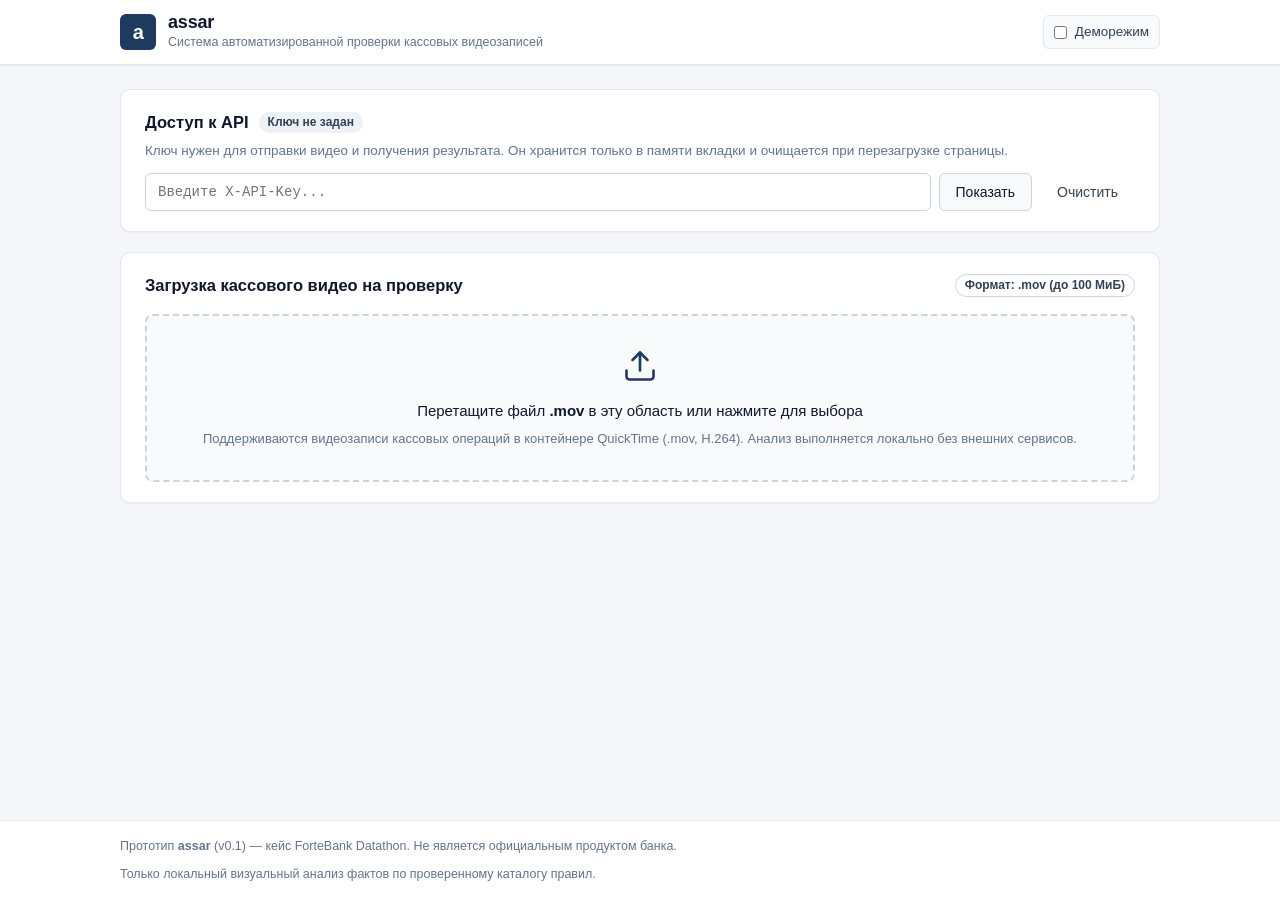
==== app/web/index.html @ ef31b351 "Accept frontend with request isolation, video preview and browser checks" ====
<!DOCTYPE html>
<html lang="ru">
<head>
  <meta charset="UTF-8">
  <meta name="viewport" content="width=device-width, initial-scale=1.0">
  <title>assar — Видеоконтроль кассовых операций</title>
  <link rel="stylesheet" href="styles.css">
</head>
<body>
  <!-- Заметный баннер деморежима (скрыт по умолчанию, так как используется реальный API) -->
  <div id="demoBanner" class="demo-banner hidden" role="status" aria-live="polite">
    <div class="demo-banner__inner">
      <span class="demo-banner__badge">ДЕМОРЕЖИМ — СИНТЕТИЧЕСКИЕ ДАННЫЕ</span>
      <span class="demo-banner__text">
        Реальный API отключён. Отображаются синтетические тестовые данные для проверки интерфейса — это не результаты работы модели и не правовые заключения.
      </span>
    </div>
  </div>

  <header class="topbar">
    <div class="container topbar__inner">
      <div class="brand">
        <div class="brand__mark" aria-hidden="true">a</div>
        <div class="brand__titles">
          <span class="brand__name">assar</span>
          <span class="brand__subtitle">Система автоматизированной проверки кассовых видеозаписей</span>
        </div>
      </div>

      <div class="topbar__controls">
        <label class="demo-switch" for="demoModeToggle" title="Переключить в демонстрационный режим с синтетическими примерами без отправки видео на сервер">
          <input type="checkbox" id="demoModeToggle">
          <span class="demo-switch__label">Деморежим</span>
        </label>
      </div>
    </div>
  </header>

  <main class="container main-content">
    <!-- Панель настроек доступа и деморежима -->
    <section class="card auth-card" aria-labelledby="authHeading">
      <div class="auth-card__grid">
        <div class="auth-card__field">
          <div class="section-title-row">
            <h2 id="authHeading" class="card__title">Доступ к API</h2>
            <span id="keyStatusBadge" class="badge badge--neutral">Ключ не задан</span>
          </div>
          <p class="card__hint">
            Ключ нужен для отправки видео и получения результата. Он хранится только в памяти вкладки и очищается при перезагрузке страницы.
          </p>
          <div class="input-group">
            <label for="apiKeyInput" class="sr-only">API-ключ (X-API-Key)</label>
            <input
              type="password"
              id="apiKeyInput"
              class="text-input"
              placeholder="Введите X-API-Key..."
              autocomplete="off"
              spellcheck="false"
            >
            <button type="button" id="toggleKeyVisibilityBtn" class="btn btn--secondary" aria-label="Показать или скрыть ключ">
              Показать
            </button>
            <button type="button" id="clearKeyBtn" class="btn btn--ghost">
              Очистить
            </button>
          </div>
        </div>

        <!-- Настройки сценария для деморежима -->
        <div id="demoSettingsBox" class="demo-settings hidden">
          <h3 class="demo-settings__title">Сценарий синтетического ответа</h3>
          <p class="card__hint">Выберите синтетический сценарий для проверки интерфейса:</p>
          <select id="demoScenarioSelect" class="select-input">
            <option value="violation">done / violation (2 синтетических события, 1 и 3 кадра)</option>
            <option value="no_violation">done / no_violation (нарушений не выявлено)</option>
            <option value="failed">failed (сбой обработки задания после приёма)</option>
            <option value="http_401">HTTP 401 (неверный X-API-Key)</option>
            <option value="http_415">HTTP 415 (неподдерживаемый формат файла)</option>
            <option value="http_422">HTTP 422 (повреждённый файл до создания задания)</option>
            <option value="http_503">HTTP 503 (сервис временно занят)</option>
          </select>
        </div>
      </div>
    </section>

    <!-- Блок уведомлений об ошибках -->
    <section id="errorAlert" class="alert alert--error hidden" role="alert" aria-live="assertive">
      <div class="alert__header">
        <strong id="errorTitle" class="alert__title">Ошибка выполнения запроса</strong>
        <span id="errorCodeBadge" class="badge badge--error hidden"></span>
      </div>
      <p id="errorMessage" class="alert__body"></p>
      <div class="alert__actions">
        <button type="button" id="errorResetBtn" class="btn btn--secondary btn--sm">Сбросить и выбрать файл заново</button>
      </div>
    </section>

    <p id="notice" class="card hidden" role="status" aria-live="polite"></p>

    <!-- Состояние 1: Загрузка видеофайла -->
    <section id="uploadSection" class="card upload-card" aria-labelledby="uploadHeading">
      <div class="card__header">
        <h2 id="uploadHeading" class="card__title">Загрузка кассового видео на проверку</h2>
        <span class="badge badge--outline">Формат: .mov (до 100 МиБ)</span>
      </div>

      <div id="dropZone" class="dropzone" tabindex="0" role="button" aria-label="Выберите видеофайл формата MOV или перетащите его сюда">
        <input type="file" id="fileInput" class="sr-only" accept=".mov,video/quicktime">
        <div class="dropzone__icon" aria-hidden="true">
          <svg width="36" height="36" viewBox="0 0 24 24" fill="none" stroke="currentColor" stroke-width="1.75" stroke-linecap="round" stroke-linejoin="round">
            <path d="M21 15v4a2 2 0 0 1-2 2H5a2 2 0 0 1-2-2v-4"/>
            <polyline points="17 8 12 3 7 8"/>
            <line x1="12" y1="3" x2="12" y2="15"/>
          </svg>
        </div>
        <p class="dropzone__primary">Перетащите файл <strong>.mov</strong> в эту область или нажмите для выбора</p>
        <p class="dropzone__secondary">Поддерживаются видеозаписи кассовых операций в контейнере QuickTime (.mov, H.264). Анализ выполняется локально без внешних сервисов.</p>
      </div>

      <div id="selectedFilePanel" class="selected-file hidden">
        <div class="selected-file__info">
          <span class="selected-file__label">Выбранный файл:</span>
          <strong id="selectedFileName" class="selected-file__name"></strong>
          <span id="selectedFileSize" class="selected-file__meta"></span>
        </div>
        <div class="selected-file__actions">
          <button type="button" id="changeFileBtn" class="btn btn--ghost btn--sm">Заменить файл</button>
          <button type="button" id="startAnalysisBtn" class="btn btn--primary">Отправить на анализ</button>
        </div>
      </div>
    </section>

    <section id="videoPanel" class="card hidden" aria-labelledby="videoHeading">
      <h2 id="videoHeading" class="card__title">Локальный предпросмотр</h2>
      <video id="localVideo" controls muted playsinline preload="metadata" aria-label="Выбранное видео"></video>
      <p id="videoMessage" class="card__hint" role="status" aria-live="polite"></p>
    </section>

    <!-- Состояние 2: Ожидание завершения обработки (без выдуманных процентов готовности) -->
    <section id="processingSection" class="card processing-card hidden" aria-labelledby="processingHeading" aria-live="polite">
      <div class="processing-card__layout">
        <div class="spinner" aria-hidden="true"></div>
        <div class="processing-card__content">
          <div class="section-title-row">
            <h2 id="processingHeading" class="card__title">Выполняется анализ видеозаписи</h2>
            <span class="badge badge--processing">Ожидание</span>
          </div>
          <p id="processingDescription" class="processing-card__desc">
            Ожидаем результат анализа. Процент готовности недоступен.
          </p>

          <dl class="meta-grid">
            <div class="meta-item">
              <dt>Идентификатор задания</dt>
              <dd id="processingJobId" class="mono">—</dd>
            </div>
            <div class="meta-item">
              <dt>Проверяемый файл</dt>
              <dd id="processingFileName">—</dd>
            </div>
            <div class="meta-item">
              <dt>Время с момента отправки</dt>
              <dd id="processingElapsed" class="mono">00:00</dd>
            </div>
          </dl>

          <p class="card__hint">Остановка ожидания действует только в браузере. Уже принятое сервером задание продолжит обрабатываться.</p>
          <div class="processing-card__actions">
            <button type="button" id="cancelPollingBtn" class="btn btn--secondary btn--sm">
              Остановить ожидание
            </button>
          </div>
        </div>
      </div>
    </section>

    <!-- Состояние 3: Итог анализа и список обнаруженных событий -->
    <section id="resultSection" class="result-section hidden" aria-labelledby="resultHeading">
      <div id="verdictBanner" class="card verdict-card">
        <div class="verdict-card__header">
          <div>
            <span class="verdict-card__eyebrow">Итоговый вердикт проверки</span>
            <h2 id="resultHeading" class="verdict-card__title">—</h2>
            <p id="verdictSubtitle" class="verdict-card__subtitle"></p>
          </div>
          <div class="verdict-card__badges">
            <span id="verdictRawBadge" class="badge mono"></span>
            <button type="button" id="newUploadBtn" class="btn btn--primary">
              Загрузить другое видео
            </button>
          </div>
        </div>

        <dl class="meta-grid meta-grid--compact">
          <div class="meta-item">
            <dt>Задание</dt>
            <dd id="resultJobId" class="mono">—</dd>
          </div>
          <div class="meta-item">
            <dt>Статус</dt>
            <dd id="resultStatus" class="mono">—</dd>
          </div>
          <div class="meta-item">
            <dt>Файл</dt>
            <dd id="resultFileName">—</dd>
          </div>
          <div class="meta-item">
            <dt>Зафиксировано событий</dt>
            <dd id="resultEventsCount" class="mono">0</dd>
          </div>
        </dl>
      </div>

      <!-- Список карточек событий -->
      <div id="violationsContainer" class="violations-container hidden">
        <div class="violations-header">
          <h3 class="violations-header__title">Зафиксированные события и кадры-доказательства</h3>
          <span class="violations-header__hint">Нажмите на кадр для детального просмотра</span>
        </div>
        <div id="violationsList" class="violations-list"></div>
      </div>
    </section>
  </main>

  <footer class="footer">
    <div class="container footer__inner">
      <span>Прототип <strong>assar</strong> (v0.1) — кейс ForteBank Datathon. Не является официальным продуктом банка.</span>
      <span>Только локальный визуальный анализ фактов по проверенному каталогу правил.</span>
    </div>
  </footer>

  <!-- Модальное окно для полноразмерного просмотра кадра-доказательства -->
  <div id="imageModal" class="modal hidden" role="dialog" aria-modal="true" aria-labelledby="modalTitle">
    <div id="modalBackdrop" class="modal__backdrop"></div>
    <div class="modal__dialog">
      <div class="modal__header">
        <div>
          <h3 id="modalTitle" class="modal__title">Кадр-доказательство</h3>
          <p id="modalMeta" class="modal__meta mono"></p>
        </div>
        <button type="button" id="closeModalBtn" class="btn btn--ghost btn--sm" aria-label="Закрыть окно просмотра">
          Закрыть (Esc)
        </button>
      </div>
      <div class="modal__body">
        <img id="modalImage" class="modal__image" alt="Увеличенный кадр-доказательство">
      </div>
    </div>
  </div>

  <script src="app.js"></script>
</body>
</html>
---- app/web/styles.css ----
:root {
  --bg-page: #f4f6f9;
  --bg-surface: #ffffff;
  --bg-subtle: #f8fafc;
  --bg-muted: #eef2f6;

  --text-primary: #0f172a;
  --text-secondary: #334155;
  --text-muted: #64748b;

  --border-color: #cbd5e1;
  --border-subtle: #e2e8f0;

  --accent-primary: #1e3a5f;
  --accent-primary-hover: #152945;
  --accent-focus: rgba(30, 58, 95, 0.25);

  --status-ok-bg: #ecfdf5;
  --status-ok-border: #a7f3d0;
  --status-ok-text: #065f46;

  --status-warn-bg: #fffbeb;
  --status-warn-border: #fde68a;
  --status-warn-text: #92400e;

  --status-err-bg: #fef2f2;
  --status-err-border: #fecaca;
  --status-err-text: #991b1b;

  --status-proc-bg: #eff6ff;
  --status-proc-border: #bfdbfe;
  --status-proc-text: #1e40af;

  --radius-sm: 6px;
  --radius-md: 8px;
  --radius-lg: 10px;

  --shadow-sm: 0 1px 2px rgba(15, 23, 42, 0.05);
  --shadow-md: 0 4px 12px rgba(15, 23, 42, 0.06);

  --font-sans: -apple-system, BlinkMacSystemFont, "Segoe UI", Roboto, "Helvetica Neue", Arial, sans-serif;
  --font-mono: ui-monospace, SFMono-Regular, Menlo, Monaco, Consolas, "Liberation Mono", "Courier New", monospace;
}

*,
*::before,
*::after {
  box-sizing: border-box;
}

body {
  margin: 0;
  min-height: 100vh;
  display: flex;
  flex-direction: column;
  font-family: var(--font-sans);
  font-size: 15px;
  line-height: 1.5;
  color: var(--text-primary);
  background-color: var(--bg-page);
  -webkit-font-smoothing: antialiased;
}

.hidden {
  display: none !important;
}

.sr-only {
  position: absolute;
  width: 1px;
  height: 1px;
  padding: 0;
  margin: -1px;
  overflow: hidden;
  clip: rect(0, 0, 0, 0);
  white-space: nowrap;
  border: 0;
}

.mono {
  font-family: var(--font-mono);
}

code {
  font-family: var(--font-mono);
  font-size: 0.88em;
  background-color: var(--bg-muted);
  padding: 0.12em 0.35em;
  border-radius: 4px;
  color: var(--text-primary);
}

.container {
  width: 100%;
  max-width: 1080px;
  margin: 0 auto;
  padding: 0 20px;
}

/* Баннер деморежима */
.demo-banner {
  background-color: #b45309;
  color: #ffffff;
  border-bottom: 1px solid #92400e;
  padding: 10px 20px;
  font-size: 13.5px;
}

.demo-banner__inner {
  max-width: 1080px;
  margin: 0 auto;
  display: flex;
  flex-wrap: wrap;
  align-items: center;
  gap: 10px;
}

.demo-banner__badge {
  background-color: rgba(0, 0, 0, 0.25);
  padding: 2px 8px;
  border-radius: 4px;
  font-family: var(--font-mono);
  font-weight: 700;
  font-size: 12px;
  letter-spacing: 0.03em;
}

/* Верхняя панель */
.topbar {
  background-color: var(--bg-surface);
  border-bottom: 1px solid var(--border-subtle);
  box-shadow: var(--shadow-sm);
}

.topbar__inner {
  min-height: 64px;
  display: flex;
  align-items: center;
  justify-content: space-between;
  gap: 16px;
  padding-top: 10px;
  padding-bottom: 10px;
}

.brand {
  display: flex;
  align-items: center;
  gap: 12px;
}

.brand__mark {
  width: 36px;
  height: 36px;
  border-radius: var(--radius-sm);
  background-color: var(--accent-primary);
  color: #ffffff;
  font-weight: 700;
  font-size: 20px;
  display: flex;
  align-items: center;
  justify-content: center;
  letter-spacing: -0.02em;
  user-select: none;
}

.brand__titles {
  display: flex;
  flex-direction: column;
}

.brand__name {
  font-size: 18px;
  font-weight: 700;
  letter-spacing: -0.01em;
  color: var(--text-primary);
  line-height: 1.2;
}

.brand__subtitle {
  font-size: 12.5px;
  color: var(--text-muted);
}

.demo-switch {
  display: inline-flex;
  align-items: center;
  gap: 8px;
  font-size: 13.5px;
  color: var(--text-secondary);
  cursor: pointer;
  padding: 6px 10px;
  border-radius: var(--radius-sm);
  border: 1px solid var(--border-subtle);
  background-color: var(--bg-subtle);
  user-select: none;
}

.demo-switch:hover {
  border-color: var(--border-color);
}

.demo-switch input {
  margin: 0;
  accent-color: var(--accent-primary);
  cursor: pointer;
}

/* Основная сетка */
.main-content {
  flex: 1;
  padding-top: 24px;
  padding-bottom: 40px;
  display: flex;
  flex-direction: column;
  gap: 20px;
}

/* Универсальные карточки */
.card {
  background-color: var(--bg-surface);
  border: 1px solid var(--border-subtle);
  border-radius: var(--radius-lg);
  padding: 20px 24px;
  box-shadow: var(--shadow-sm);
}

.card__header {
  display: flex;
  align-items: center;
  justify-content: space-between;
  flex-wrap: wrap;
  gap: 12px;
  margin-bottom: 16px;
}

.section-title-row {
  display: flex;
  align-items: center;
  gap: 10px;
  flex-wrap: wrap;
}

.card__title {
  margin: 0;
  font-size: 16.5px;
  font-weight: 600;
  color: var(--text-primary);
}

.card__hint {
  margin: 6px 0 12px;
  font-size: 13.5px;
  color: var(--text-muted);
}

/* Панель API-ключа */
.auth-card__grid {
  display: grid;
  grid-template-columns: 1fr;
  gap: 20px;
}

.input-group {
  display: flex;
  gap: 8px;
  flex-wrap: wrap;
}

.text-input,
.select-input {
  flex: 1;
  min-width: 220px;
  height: 38px;
  padding: 0 12px;
  font-family: var(--font-mono);
  font-size: 14px;
  color: var(--text-primary);
  background-color: var(--bg-surface);
  border: 1px solid var(--border-color);
  border-radius: var(--radius-sm);
  transition: border-color 0.15s ease, box-shadow 0.15s ease;
}

.select-input {
  font-family: var(--font-sans);
  width: 100%;
}

.text-input:focus,
.select-input:focus {
  outline: none;
  border-color: var(--accent-primary);
  box-shadow: 0 0 0 3px var(--accent-focus);
}

.demo-settings {
  padding-top: 16px;
  border-top: 1px dashed var(--border-color);
}

.demo-settings__title {
  margin: 0;
  font-size: 14.5px;
  font-weight: 600;
  color: var(--status-warn-text);
}

/* Кнопки */
.btn {
  display: inline-flex;
  align-items: center;
  justify-content: center;
  height: 38px;
  padding: 0 16px;
  font-family: var(--font-sans);
  font-size: 14px;
  font-weight: 500;
  border-radius: var(--radius-sm);
  border: 1px solid transparent;
  cursor: pointer;
  transition: background-color 0.15s ease, border-color 0.15s ease, color 0.15s ease;
  white-space: nowrap;
}

.btn:focus-visible {
  outline: none;
  box-shadow: 0 0 0 3px var(--accent-focus);
}

.btn:disabled {
  opacity: 0.55;
  cursor: not-allowed;
}

.btn--sm {
  height: 32px;
  padding: 0 12px;
  font-size: 13px;
}

.btn--primary {
  background-color: var(--accent-primary);
  color: #ffffff;
}

.btn--primary:hover:not(:disabled) {
  background-color: var(--accent-primary-hover);
}

.btn--secondary {
  background-color: var(--bg-subtle);
  border-color: var(--border-color);
  color: var(--text-primary);
}

.btn--secondary:hover:not(:disabled) {
  background-color: var(--bg-muted);
}

.btn--ghost {
  background-color: transparent;
  border-color: transparent;
  color: var(--text-secondary);
}

.btn--ghost:hover:not(:disabled) {
  background-color: var(--bg-muted);
  color: var(--text-primary);
}

/* Бейджи */
.badge {
  display: inline-flex;
  align-items: center;
  padding: 3px 9px;
  font-size: 12px;
  font-weight: 600;
  border-radius: 999px;
  line-height: 1.3;
}

.badge--neutral {
  background-color: var(--bg-muted);
  color: var(--text-secondary);
}

.badge--outline {
  background-color: transparent;
  border: 1px solid var(--border-color);
  color: var(--text-secondary);
}

.badge--ok {
  background-color: var(--status-ok-bg);
  color: var(--status-ok-text);
  border: 1px solid var(--status-ok-border);
}

.badge--processing {
  background-color: var(--status-proc-bg);
  color: var(--status-proc-text);
  border: 1px solid var(--status-proc-border);
}

.badge--error {
  background-color: var(--status-err-bg);
  color: var(--status-err-text);
  border: 1px solid var(--status-err-border);
}

/* Блок ошибок */
.alert {
  border-radius: var(--radius-md);
  padding: 16px 20px;
  border: 1px solid var(--status-err-border);
  background-color: var(--status-err-bg);
  color: var(--status-err-text);
}

.alert__header {
  display: flex;
  align-items: center;
  justify-content: space-between;
  gap: 10px;
  margin-bottom: 6px;
}

.alert__title {
  font-size: 15px;
  font-weight: 600;
}

.alert__body {
  margin: 0 0 12px;
  font-size: 14px;
  color: #7f1d1d;
}

/* Зона загрузки (Dropzone) */
.dropzone {
  border: 2px dashed var(--border-color);
  border-radius: var(--radius-md);
  background-color: var(--bg-subtle);
  padding: 32px 20px;
  text-align: center;
  cursor: pointer;
  transition: border-color 0.15s ease, background-color 0.15s ease;
}

.dropzone:hover,
.dropzone:focus-visible,
.dropzone.dropzone--active {
  border-color: var(--accent-primary);
  background-color: #f0f4f8;
  outline: none;
}

.dropzone__icon {
  color: var(--accent-primary);
  margin-bottom: 10px;
}

.dropzone__primary {
  margin: 0 0 6px;
  font-size: 15px;
  color: var(--text-primary);
}

.dropzone__secondary {
  margin: 0;
  font-size: 13px;
  color: var(--text-muted);
}

.selected-file {
  margin-top: 16px;
  padding: 14px 16px;
  background-color: var(--bg-subtle);
  border: 1px solid var(--border-subtle);
  border-radius: var(--radius-md);
  display: flex;
  align-items: center;
  justify-content: space-between;
  flex-wrap: wrap;
  gap: 12px;
}

.selected-file__info {
  display: flex;
  align-items: baseline;
  flex-wrap: wrap;
  gap: 8px;
}

.selected-file__label {
  font-size: 13.5px;
  color: var(--text-muted);
}

.selected-file__name {
  font-size: 14.5px;
  color: var(--text-primary);
  word-break: break-all;
}

.selected-file__meta {
  font-size: 13px;
  color: var(--text-muted);
  font-family: var(--font-mono);
}

.selected-file__actions {
  display: flex;
  align-items: center;
  gap: 8px;
}

/* Ожидание обработки */
.processing-card__layout {
  display: flex;
  align-items: flex-start;
  gap: 20px;
}

.spinner {
  flex-shrink: 0;
  width: 36px;
  height: 36px;
  margin-top: 4px;
  border-radius: 50%;
  border: 3px solid var(--border-subtle);
  border-top-color: var(--accent-primary);
  animation: spin 0.9s linear infinite;
}

@keyframes spin {
  to {
    transform: rotate(360deg);
  }
}

.processing-card__content {
  flex: 1;
}

.processing-card__desc {
  margin: 8px 0 16px;
  font-size: 14px;
  color: var(--text-secondary);
}

.processing-card__actions {
  margin-top: 16px;
}

/* Мета-сетка */
.meta-grid {
  margin: 0;
  display: grid;
  grid-template-columns: repeat(auto-fit, minmax(180px, 1fr));
  gap: 12px 16px;
  padding: 12px 16px;
  background-color: var(--bg-subtle);
  border: 1px solid var(--border-subtle);
  border-radius: var(--radius-sm);
}

.meta-grid--compact {
  margin-top: 16px;
}

.meta-item dt {
  font-size: 12px;
  color: var(--text-muted);
  margin-bottom: 2px;
}

.meta-item dd {
  margin: 0;
  font-size: 14px;
  font-weight: 600;
  color: var(--text-primary);
  word-break: break-all;
}

/* Вердикт */
.verdict-card {
  border-left: 5px solid var(--border-color);
}

.verdict-card--violation {
  border-left-color: #b91c1c;
}

.verdict-card--no-violation {
  border-left-color: #047857;
}

.verdict-card__header {
  display: flex;
  align-items: flex-start;
  justify-content: space-between;
  flex-wrap: wrap;
  gap: 16px;
}

.verdict-card__eyebrow {
  display: block;
  font-size: 12px;
  font-weight: 600;
  text-transform: uppercase;
  letter-spacing: 0.04em;
  color: var(--text-muted);
  margin-bottom: 4px;
}

.verdict-card__title {
  margin: 0;
  font-size: 22px;
  font-weight: 700;
}

.verdict-card--violation .verdict-card__title {
  color: var(--status-err-text);
}

.verdict-card--no-violation .verdict-card__title {
  color: var(--status-ok-text);
}

.verdict-card__subtitle {
  margin: 6px 0 0;
  font-size: 14px;
  color: var(--text-secondary);
}

.verdict-card__badges {
  display: flex;
  align-items: center;
  gap: 12px;
  flex-wrap: wrap;
}

/* Список событий (violations) */
.violations-container {
  margin-top: 20px;
}

.violations-header {
  display: flex;
  align-items: baseline;
  justify-content: space-between;
  flex-wrap: wrap;
  gap: 8px;
  margin-bottom: 12px;
}

.violations-header__title {
  margin: 0;
  font-size: 16px;
  font-weight: 600;
  color: var(--text-primary);
}

.violations-header__hint {
  font-size: 13px;
  color: var(--text-muted);
}

.violations-list {
  display: flex;
  flex-direction: column;
  gap: 16px;
}

.event-card {
  background-color: var(--bg-surface);
  border: 1px solid var(--border-subtle);
  border-radius: var(--radius-lg);
  padding: 20px 24px;
  box-shadow: var(--shadow-sm);
}

.event-card__top {
  display: flex;
  align-items: center;
  justify-content: space-between;
  flex-wrap: wrap;
  gap: 10px;
  padding-bottom: 12px;
  border-bottom: 1px solid var(--border-subtle);
  margin-bottom: 12px;
}

.event-card__title-group {
  display: flex;
  align-items: center;
  gap: 10px;
  flex-wrap: wrap;
}

.event-card__index {
  font-size: 12.5px;
  font-weight: 700;
  color: var(--text-secondary);
  background-color: var(--bg-muted);
  padding: 3px 8px;
  border-radius: 4px;
}

.event-card__type {
  font-family: var(--font-mono);
  font-size: 14.5px;
  font-weight: 600;
  color: var(--text-primary);
}

.event-card__timecode {
  font-family: var(--font-mono);
  font-size: 13px;
  font-weight: 600;
  background-color: var(--status-err-bg);
  color: var(--status-err-text);
  border: 1px solid var(--status-err-border);
  padding: 4px 10px;
  border-radius: var(--radius-sm);
}

.event-card__description {
  margin: 0 0 16px;
  font-size: 14.5px;
  line-height: 1.6;
  color: var(--text-primary);
  white-space: pre-wrap;
  word-break: break-word;
}

.event-card__description a {
  color: var(--accent-primary);
  text-decoration: underline;
  font-weight: 500;
}

.event-card__description a:hover {
  color: var(--accent-primary-hover);
}

.evidence-grid {
  display: grid;
  grid-template-columns: repeat(auto-fill, minmax(220px, 1fr));
  gap: 14px;
}

.frame-card {
  margin: 0;
  border: 1px solid var(--border-subtle);
  border-radius: var(--radius-md);
  overflow: hidden;
  background-color: var(--bg-subtle);
  display: flex;
  flex-direction: column;
  transition: border-color 0.15s ease, box-shadow 0.15s ease;
}

.frame-card:hover {
  border-color: var(--accent-primary);
  box-shadow: var(--shadow-md);
}

.frame-card__btn {
  padding: 0;
  border: 0;
  background: #0f172a;
  cursor: zoom-in;
  display: block;
  width: 100%;
  aspect-ratio: 16 / 10;
  overflow: hidden;
}

.frame-card__img {
  width: 100%;
  height: 100%;
  object-fit: contain;
  display: block;
}

.frame-card__caption {
  padding: 8px 12px;
  font-size: 12.5px;
  color: var(--text-secondary);
  display: flex;
  align-items: center;
  justify-content: space-between;
  border-top: 1px solid var(--border-subtle);
}

/* Подвал */
.footer {
  background-color: var(--bg-surface);
  border-top: 1px solid var(--border-subtle);
  padding: 16px 0;
  font-size: 12.5px;
  color: var(--text-muted);
}

.footer__inner {
  display: flex;
  justify-content: space-between;
  flex-wrap: wrap;
  gap: 10px;
}

/* Модальное окно просмотра кадра */
.modal {
  position: fixed;
  inset: 0;
  z-index: 1000;
  display: flex;
  align-items: center;
  justify-content: center;
  padding: 20px;
}

.modal__backdrop {
  position: fixed;
  inset: 0;
  background-color: rgba(15, 23, 42, 0.72);
}

.modal__dialog {
  position: relative;
  z-index: 1;
  background-color: var(--bg-surface);
  border-radius: var(--radius-lg);
  max-width: 900px;
  width: 100%;
  max-height: 90vh;
  display: flex;
  flex-direction: column;
  box-shadow: 0 20px 25px -5px rgba(0, 0, 0, 0.25);
  overflow: hidden;
}

.modal__header {
  padding: 14px 20px;
  border-bottom: 1px solid var(--border-subtle);
  display: flex;
  align-items: center;
  justify-content: space-between;
  gap: 12px;
}

.modal__title {
  margin: 0;
  font-size: 15.5px;
  font-weight: 600;
}

.modal__meta {
  margin: 2px 0 0;
  font-size: 12.5px;
  color: var(--text-muted);
}

.modal__body {
  padding: 16px;
  background-color: #0f172a;
  overflow: auto;
  display: flex;
  align-items: center;
  justify-content: center;
}

.modal__image {
  max-width: 100%;
  max-height: 75vh;
  object-fit: contain;
  display: block;
}

@media (max-width: 640px) {
  .card {
    padding: 16px;
  }
  .processing-card__layout {
    flex-direction: column;
  }
}
/* Local preview stays bounded for both vertical and horizontal recordings. */
#localVideo { display: block; width: 100%; max-height: 420px; margin-top: 16px; background: #0f172a; border-radius: 8px; }
#notice { border-left: 4px solid var(--accent-primary); }
.frame-card__caption { flex-wrap: wrap; gap: 8px; }
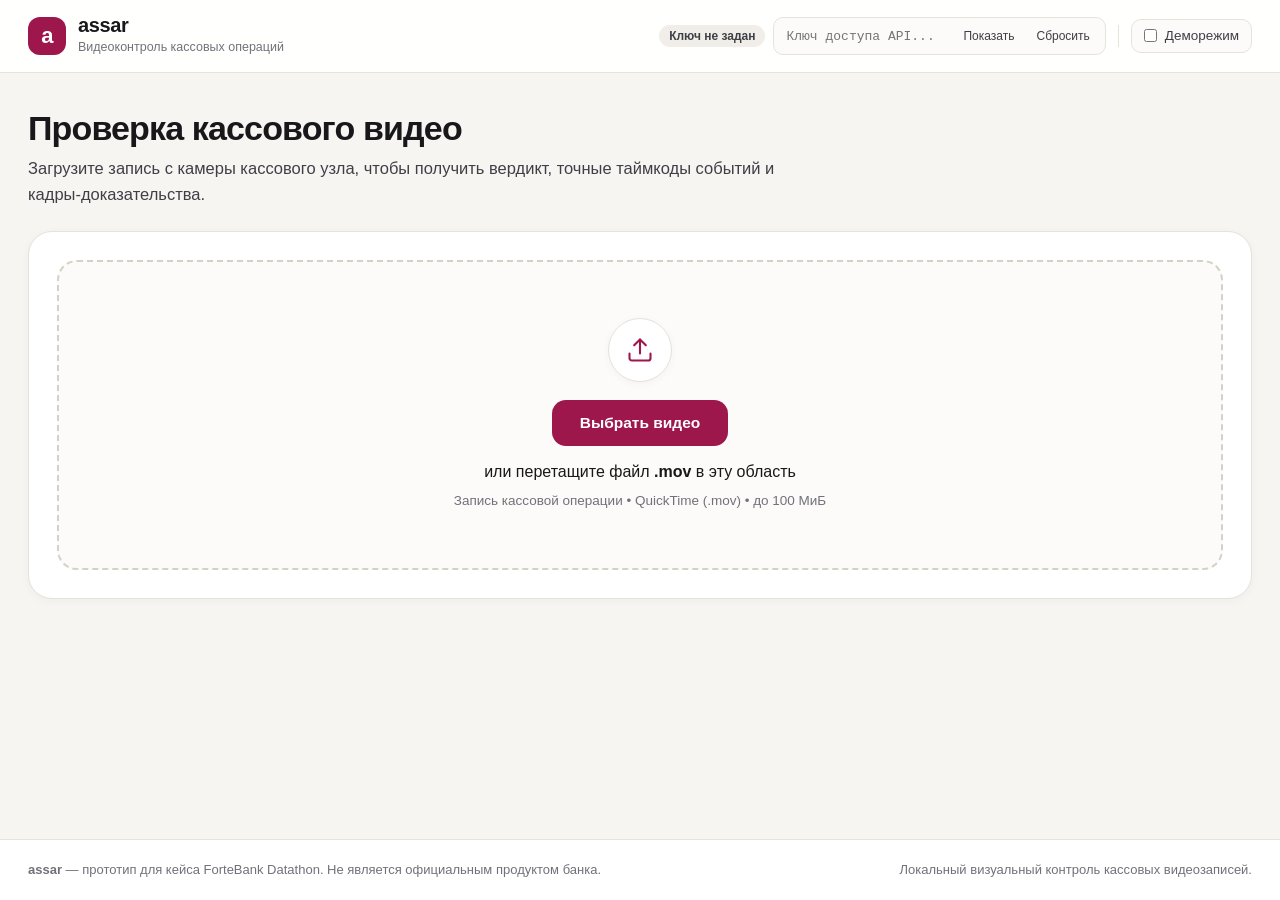
==== commit 7ebee5bc: "Integrate delivery plan, audit branch ownership, and preserve reviewed layout" ====
--- a/app/web/index.html
+++ b/app/web/index.html
@@ -3,234 +3,272 @@
 <head>
   <meta charset="UTF-8">
   <meta name="viewport" content="width=device-width, initial-scale=1.0">
-  <title>assar — Видеоконтроль кассовых операций</title>
+  <title>assar — Проверка кассового видео</title>
   <link rel="stylesheet" href="styles.css">
 </head>
 <body>
-  <!-- Заметный баннер деморежима (скрыт по умолчанию, так как используется реальный API) -->
+  <!-- Предупреждающий баннер деморежима (скрыт по умолчанию) -->
   <div id="demoBanner" class="demo-banner hidden" role="status" aria-live="polite">
-    <div class="demo-banner__inner">
-      <span class="demo-banner__badge">ДЕМОРЕЖИМ — СИНТЕТИЧЕСКИЕ ДАННЫЕ</span>
+    <div class="container demo-banner__inner">
+      <span class="demo-banner__badge">Синтетические данные</span>
       <span class="demo-banner__text">
-        Реальный API отключён. Отображаются синтетические тестовые данные для проверки интерфейса — это не результаты работы модели и не правовые заключения.
+        Серверная проверка отключена. Используются синтетические примеры для демонстрации интерфейса — это не результаты модели и не правовые заключения.
       </span>
     </div>
   </div>
 
+  <!-- Компактная шапка: бренд + компактные настройки доступа -->
   <header class="topbar">
     <div class="container topbar__inner">
       <div class="brand">
         <div class="brand__mark" aria-hidden="true">a</div>
         <div class="brand__titles">
           <span class="brand__name">assar</span>
-          <span class="brand__subtitle">Система автоматизированной проверки кассовых видеозаписей</span>
-        </div>
-      </div>
-
-      <div class="topbar__controls">
-        <label class="demo-switch" for="demoModeToggle" title="Переключить в демонстрационный режим с синтетическими примерами без отправки видео на сервер">
+          <span class="brand__subtitle">Видеоконтроль кассовых операций</span>
+        </div>
+      </div>
+
+      <section class="access-bar" aria-labelledby="authHeading">
+        <h2 id="authHeading" class="sr-only">Настройки доступа</h2>
+
+        <div class="access-bar__key-group">
+          <span id="keyStatusBadge" class="badge badge--neutral">Ключ не задан</span>
+          <div class="access-bar__input-wrap">
+            <label for="apiKeyInput" class="sr-only">Ключ доступа к API</label>
+            <input
+              type="password"
+              id="apiKeyInput"
+              class="text-input text-input--compact"
+              placeholder="Ключ доступа API..."
+              autocomplete="off"
+              spellcheck="false"
+            >
+            <button type="button" id="toggleKeyVisibilityBtn" class="btn btn--ghost btn--xs" aria-label="Показать или скрыть ключ">
+              Показать
+            </button>
+            <button type="button" id="clearKeyBtn" class="btn btn--ghost btn--xs">
+              Сбросить
+            </button>
+          </div>
+        </div>
+
+        <div class="access-bar__divider" aria-hidden="true"></div>
+
+        <label class="demo-switch" for="demoModeToggle" title="Включить демонстрационный режим с тестовыми примерами">
           <input type="checkbox" id="demoModeToggle">
           <span class="demo-switch__label">Деморежим</span>
         </label>
+      </section>
+    </div>
+
+    <!-- Выпадающая панель выбора сценария (видна только при включённом деморежиме) -->
+    <div id="demoSettingsBox" class="demo-subbar hidden">
+      <div class="container demo-subbar__inner">
+        <label for="demoScenarioSelect" class="demo-subbar__title">Тестовый сценарий:</label>
+        <select id="demoScenarioSelect" class="select-input select-input--compact">
+          <option value="violation">Обнаружены нарушения (2 события, кадры-доказательства)</option>
+          <option value="no_violation">Нарушений не выявлено (чистая проверка)</option>
+          <option value="failed">Сбой обработки видеозаписи</option>
+          <option value="http_401">Ошибка 401 — Неверный ключ доступа</option>
+          <option value="http_415">Ошибка 415 — Неподдерживаемый формат файла</option>
+          <option value="http_422">Ошибка 422 — Повреждённый видеофайл</option>
+          <option value="http_503">Ошибка 503 — Сервер временно занят</option>
+        </select>
       </div>
     </div>
   </header>
 
   <main class="container main-content">
-    <!-- Панель настроек доступа и деморежима -->
-    <section class="card auth-card" aria-labelledby="authHeading">
-      <div class="auth-card__grid">
-        <div class="auth-card__field">
-          <div class="section-title-row">
-            <h2 id="authHeading" class="card__title">Доступ к API</h2>
-            <span id="keyStatusBadge" class="badge badge--neutral">Ключ не задан</span>
-          </div>
-          <p class="card__hint">
-            Ключ нужен для отправки видео и получения результата. Он хранится только в памяти вкладки и очищается при перезагрузке страницы.
-          </p>
-          <div class="input-group">
-            <label for="apiKeyInput" class="sr-only">API-ключ (X-API-Key)</label>
-            <input
-              type="password"
-              id="apiKeyInput"
-              class="text-input"
-              placeholder="Введите X-API-Key..."
-              autocomplete="off"
-              spellcheck="false"
-            >
-            <button type="button" id="toggleKeyVisibilityBtn" class="btn btn--secondary" aria-label="Показать или скрыть ключ">
-              Показать
-            </button>
-            <button type="button" id="clearKeyBtn" class="btn btn--ghost">
-              Очистить
-            </button>
-          </div>
-        </div>
-
-        <!-- Настройки сценария для деморежима -->
-        <div id="demoSettingsBox" class="demo-settings hidden">
-          <h3 class="demo-settings__title">Сценарий синтетического ответа</h3>
-          <p class="card__hint">Выберите синтетический сценарий для проверки интерфейса:</p>
-          <select id="demoScenarioSelect" class="select-input">
-            <option value="violation">done / violation (2 синтетических события, 1 и 3 кадра)</option>
-            <option value="no_violation">done / no_violation (нарушений не выявлено)</option>
-            <option value="failed">failed (сбой обработки задания после приёма)</option>
-            <option value="http_401">HTTP 401 (неверный X-API-Key)</option>
-            <option value="http_415">HTTP 415 (неподдерживаемый формат файла)</option>
-            <option value="http_422">HTTP 422 (повреждённый файл до создания задания)</option>
-            <option value="http_503">HTTP 503 (сервис временно занят)</option>
-          </select>
-        </div>
-      </div>
-    </section>
+    <!-- Короткий заголовок и одно предложение о задаче -->
+    <header class="page-intro">
+      <h1 class="page-intro__title">Проверка кассового видео</h1>
+      <p class="page-intro__lead">
+        Загрузите запись с камеры кассового узла, чтобы получить вердикт, точные таймкоды событий и кадры-доказательства.
+      </p>
+    </header>
 
     <!-- Блок уведомлений об ошибках -->
     <section id="errorAlert" class="alert alert--error hidden" role="alert" aria-live="assertive">
-      <div class="alert__header">
-        <strong id="errorTitle" class="alert__title">Ошибка выполнения запроса</strong>
-        <span id="errorCodeBadge" class="badge badge--error hidden"></span>
-      </div>
-      <p id="errorMessage" class="alert__body"></p>
+      <div class="alert__content">
+        <div class="alert__header">
+          <strong id="errorTitle" class="alert__title">Не удалось выполнить проверку</strong>
+          <span id="errorCodeBadge" class="badge badge--error hidden"></span>
+        </div>
+        <p id="errorMessage" class="alert__body"></p>
+      </div>
       <div class="alert__actions">
-        <button type="button" id="errorResetBtn" class="btn btn--secondary btn--sm">Сбросить и выбрать файл заново</button>
-      </div>
-    </section>
-
-    <p id="notice" class="card hidden" role="status" aria-live="polite"></p>
-
-    <!-- Состояние 1: Загрузка видеофайла -->
-    <section id="uploadSection" class="card upload-card" aria-labelledby="uploadHeading">
-      <div class="card__header">
-        <h2 id="uploadHeading" class="card__title">Загрузка кассового видео на проверку</h2>
-        <span class="badge badge--outline">Формат: .mov (до 100 МиБ)</span>
-      </div>
-
-      <div id="dropZone" class="dropzone" tabindex="0" role="button" aria-label="Выберите видеофайл формата MOV или перетащите его сюда">
+        <button type="button" id="errorResetBtn" class="btn btn--secondary btn--sm">Выбрать другой файл</button>
+      </div>
+    </section>
+
+    <p id="notice" class="surface notice hidden" role="status" aria-live="polite"></p>
+
+    <!-- Состояние 1: Главная область загрузки (визуальный центр начального экрана) -->
+    <section id="uploadSection" class="surface upload-surface" aria-labelledby="uploadHeading">
+      <div class="sr-only">
+        <h2 id="uploadHeading">Выбор видеофайла для анализа</h2>
+      </div>
+
+      <div id="dropZone" class="dropzone" tabindex="0" role="button" aria-label="Выбрать видео формата MOV или перетащить файл в эту область">
         <input type="file" id="fileInput" class="sr-only" accept=".mov,video/quicktime">
-        <div class="dropzone__icon" aria-hidden="true">
-          <svg width="36" height="36" viewBox="0 0 24 24" fill="none" stroke="currentColor" stroke-width="1.75" stroke-linecap="round" stroke-linejoin="round">
+        <div class="dropzone__icon-circle" aria-hidden="true">
+          <svg width="28" height="28" viewBox="0 0 24 24" fill="none" stroke="currentColor" stroke-width="1.8" stroke-linecap="round" stroke-linejoin="round">
             <path d="M21 15v4a2 2 0 0 1-2 2H5a2 2 0 0 1-2-2v-4"/>
             <polyline points="17 8 12 3 7 8"/>
             <line x1="12" y1="3" x2="12" y2="15"/>
           </svg>
         </div>
-        <p class="dropzone__primary">Перетащите файл <strong>.mov</strong> в эту область или нажмите для выбора</p>
-        <p class="dropzone__secondary">Поддерживаются видеозаписи кассовых операций в контейнере QuickTime (.mov, H.264). Анализ выполняется локально без внешних сервисов.</p>
-      </div>
-
+        <span class="dropzone__cta">Выбрать видео</span>
+        <p class="dropzone__primary">или перетащите файл <strong>.mov</strong> в эту область</p>
+        <p class="dropzone__secondary">Запись кассовой операции • QuickTime (.mov) • до 100 МиБ</p>
+      </div>
+
+      <!-- Панель выбранного файла и главная кнопка запуска анализа -->
       <div id="selectedFilePanel" class="selected-file hidden">
-        <div class="selected-file__info">
-          <span class="selected-file__label">Выбранный файл:</span>
-          <strong id="selectedFileName" class="selected-file__name"></strong>
-          <span id="selectedFileSize" class="selected-file__meta"></span>
+        <div class="selected-file__details">
+          <div class="selected-file__icon" aria-hidden="true">
+            <svg width="22" height="22" viewBox="0 0 24 24" fill="none" stroke="currentColor" stroke-width="1.8" stroke-linecap="round" stroke-linejoin="round">
+              <polygon points="23 7 16 12 23 17 23 7"/>
+              <rect x="1" y="5" width="15" height="14" rx="2" ry="2"/>
+            </svg>
+          </div>
+          <div class="selected-file__text">
+            <span class="selected-file__label">Готово к проверке</span>
+            <div class="selected-file__name-row">
+              <strong id="selectedFileName" class="selected-file__name"></strong>
+              <span id="selectedFileSize" class="selected-file__meta"></span>
+            </div>
+          </div>
         </div>
         <div class="selected-file__actions">
-          <button type="button" id="changeFileBtn" class="btn btn--ghost btn--sm">Заменить файл</button>
-          <button type="button" id="startAnalysisBtn" class="btn btn--primary">Отправить на анализ</button>
-        </div>
-      </div>
-    </section>
-
-    <section id="videoPanel" class="card hidden" aria-labelledby="videoHeading">
-      <h2 id="videoHeading" class="card__title">Локальный предпросмотр</h2>
-      <video id="localVideo" controls muted playsinline preload="metadata" aria-label="Выбранное видео"></video>
-      <p id="videoMessage" class="card__hint" role="status" aria-live="polite"></p>
-    </section>
-
-    <!-- Состояние 2: Ожидание завершения обработки (без выдуманных процентов готовности) -->
-    <section id="processingSection" class="card processing-card hidden" aria-labelledby="processingHeading" aria-live="polite">
-      <div class="processing-card__layout">
+          <button type="button" id="changeFileBtn" class="btn btn--secondary">Заменить видео</button>
+          <button type="button" id="startAnalysisBtn" class="btn btn--primary btn--lg">Начать проверку</button>
+        </div>
+      </div>
+    </section>
+
+    <div id="videoHome">
+      <aside id="videoPanel" class="surface video-panel hidden" aria-labelledby="videoHeading">
+        <div class="video-panel__header">
+          <h2 id="videoHeading" class="video-panel__title">Видеозапись операции</h2>
+          <span class="badge badge--outline">Локальный просмотр</span>
+        </div>
+        <div class="video-stage">
+          <video id="localVideo" class="video-stage__player" controls muted playsinline preload="metadata" aria-label="Выбранное видео"></video>
+        </div>
+        <p id="videoMessage" class="video-message" role="status" aria-live="polite"></p>
+      </aside>
+    </div>
+
+    <!-- Состояние 2: Спокойное ожидание обработки с прошедшим временем -->
+    <section id="processingSection" class="surface processing-surface hidden" aria-labelledby="processingHeading" aria-live="polite">
+      <div class="processing-view">
         <div class="spinner" aria-hidden="true"></div>
-        <div class="processing-card__content">
-          <div class="section-title-row">
-            <h2 id="processingHeading" class="card__title">Выполняется анализ видеозаписи</h2>
-            <span class="badge badge--processing">Ожидание</span>
-          </div>
-          <p id="processingDescription" class="processing-card__desc">
-            Ожидаем результат анализа. Процент готовности недоступен.
-          </p>
-
-          <dl class="meta-grid">
-            <div class="meta-item">
-              <dt>Идентификатор задания</dt>
-              <dd id="processingJobId" class="mono">—</dd>
-            </div>
-            <div class="meta-item">
-              <dt>Проверяемый файл</dt>
-              <dd id="processingFileName">—</dd>
-            </div>
-            <div class="meta-item">
-              <dt>Время с момента отправки</dt>
-              <dd id="processingElapsed" class="mono">00:00</dd>
-            </div>
-          </dl>
-
-          <p class="card__hint">Остановка ожидания действует только в браузере. Уже принятое сервером задание продолжит обрабатываться.</p>
-          <div class="processing-card__actions">
-            <button type="button" id="cancelPollingBtn" class="btn btn--secondary btn--sm">
-              Остановить ожидание
-            </button>
-          </div>
-        </div>
-      </div>
-    </section>
-
-    <!-- Состояние 3: Итог анализа и список обнаруженных событий -->
+        <span class="badge badge--processing">Идёт проверка</span>
+        <h2 id="processingHeading" class="processing-view__title">Анализируем видеозапись</h2>
+        <p id="processingDescription" class="processing-view__desc">
+          Система проверяет действия в кадре и формирует подборку доказательств. Пожалуйста, не закрывайте вкладку — проверка может занять до нескольких минут.
+        </p>
+
+        <div class="processing-timer" aria-label="Прошедшее время">
+          <span class="processing-timer__label">Прошло времени</span>
+          <span id="processingElapsed" class="processing-timer__value">00:00</span>
+        </div>
+
+        <dl class="processing-meta">
+          <div class="processing-meta__item">
+            <dt>Видеофайл:</dt>
+            <dd id="processingFileName">—</dd>
+          </div>
+          <div class="processing-meta__item processing-meta__item--muted">
+            <dt>Номер проверки:</dt>
+            <dd id="processingJobId" class="mono">—</dd>
+          </div>
+        </dl>
+
+        <div class="processing-view__actions">
+          <button type="button" id="cancelPollingBtn" class="btn btn--secondary btn--sm">
+            Остановить ожидание
+          </button>
+        </div>
+      </div>
+    </section>
+
+    <!-- Состояние 3: Итог анализа, место под видеоплеер и карточки событий -->
     <section id="resultSection" class="result-section hidden" aria-labelledby="resultHeading">
-      <div id="verdictBanner" class="card verdict-card">
-        <div class="verdict-card__header">
-          <div>
-            <span class="verdict-card__eyebrow">Итоговый вердикт проверки</span>
+      <!-- Главный баннер вердикта -->
+      <div id="verdictBanner" class="surface verdict-card">
+        <div class="verdict-card__main">
+          <div class="verdict-card__info">
+            <span class="verdict-card__eyebrow">Результат проверки</span>
             <h2 id="resultHeading" class="verdict-card__title">—</h2>
             <p id="verdictSubtitle" class="verdict-card__subtitle"></p>
           </div>
-          <div class="verdict-card__badges">
-            <span id="verdictRawBadge" class="badge mono"></span>
+          <div class="verdict-card__actions">
             <button type="button" id="newUploadBtn" class="btn btn--primary">
-              Загрузить другое видео
+              Проверить другое видео
             </button>
           </div>
         </div>
 
-        <dl class="meta-grid meta-grid--compact">
-          <div class="meta-item">
-            <dt>Задание</dt>
-            <dd id="resultJobId" class="mono">—</dd>
-          </div>
-          <div class="meta-item">
+        <!-- Компактная строка сводки (технические поля приглушены) -->
+        <dl class="verdict-summary">
+          <div class="verdict-summary__item">
+            <dt>Файл</dt>
+            <dd id="resultFileName">—</dd>
+          </div>
+          <div class="verdict-summary__item">
+            <dt>Зафиксировано событий</dt>
+            <dd id="resultEventsCount" class="verdict-summary__count">0</dd>
+          </div>
+          <div class="verdict-summary__item verdict-summary__item--tech">
             <dt>Статус</dt>
             <dd id="resultStatus" class="mono">—</dd>
           </div>
-          <div class="meta-item">
-            <dt>Файл</dt>
-            <dd id="resultFileName">—</dd>
-          </div>
-          <div class="meta-item">
-            <dt>Зафиксировано событий</dt>
-            <dd id="resultEventsCount" class="mono">0</dd>
+          <div class="verdict-summary__item verdict-summary__item--tech">
+            <dt>ID проверки</dt>
+            <dd id="resultJobId" class="mono">—</dd>
+          </div>
+          <div class="verdict-summary__item verdict-summary__item--tech">
+            <dt>Код вердикта</dt>
+            <dd><span id="verdictRawBadge" class="badge mono"></span></dd>
           </div>
         </dl>
       </div>
 
-      <!-- Список карточек событий -->
-      <div id="violationsContainer" class="violations-container hidden">
-        <div class="violations-header">
-          <h3 class="violations-header__title">Зафиксированные события и кадры-доказательства</h3>
-          <span class="violations-header__hint">Нажмите на кадр для детального просмотра</span>
-        </div>
-        <div id="violationsList" class="violations-list"></div>
+      <!-- Рабочая сетка: колонка видеоплеера + колонка событий -->
+      <div class="result-workspace">
+        <div id="resultVideoSlot"></div>
+
+        <!-- Правая колонка: список карточек событий и чистый исход -->
+        <div class="events-column">
+          <div id="violationsContainer" class="violations-container hidden">
+            <div class="violations-header">
+              <h3 class="violations-header__title">События и кадры-доказательства</h3>
+              <span class="violations-header__hint">Нажмите на кадр для увеличения</span>
+            </div>
+            <div id="violationsList" class="violations-list"></div>
+          </div>
+
+          <div class="surface clean-state-card">
+            <h3 class="clean-state-card__title">События с признаками нарушений отсутствуют</h3>
+            <p class="clean-state-card__text">
+              В пределах поддерживаемой проверки события не обнаружены. Это не проверка всех возможных нарушений кассового обслуживания.
+            </p>
+          </div>
+        </div>
       </div>
     </section>
   </main>
 
   <footer class="footer">
     <div class="container footer__inner">
-      <span>Прототип <strong>assar</strong> (v0.1) — кейс ForteBank Datathon. Не является официальным продуктом банка.</span>
-      <span>Только локальный визуальный анализ фактов по проверенному каталогу правил.</span>
+      <span><strong>assar</strong> — прототип для кейса ForteBank Datathon. Не является официальным продуктом банка.</span>
+      <span>Локальный визуальный контроль кассовых видеозаписей.</span>
     </div>
   </footer>
 
-  <!-- Модальное окно для полноразмерного просмотра кадра-доказательства -->
+  <!-- Модальное окно для детального просмотра кадра-доказательства -->
   <div id="imageModal" class="modal hidden" role="dialog" aria-modal="true" aria-labelledby="modalTitle">
     <div id="modalBackdrop" class="modal__backdrop"></div>
     <div class="modal__dialog">
@@ -239,12 +277,12 @@
           <h3 id="modalTitle" class="modal__title">Кадр-доказательство</h3>
           <p id="modalMeta" class="modal__meta mono"></p>
         </div>
-        <button type="button" id="closeModalBtn" class="btn btn--ghost btn--sm" aria-label="Закрыть окно просмотра">
+        <button type="button" id="closeModalBtn" class="btn btn--secondary btn--sm" aria-label="Закрыть окно просмотра">
           Закрыть (Esc)
         </button>
       </div>
       <div class="modal__body">
-        <img id="modalImage" class="modal__image" alt="Увеличенный кадр-доказательство">
+        <img id="modalImage" class="modal__image" src="" alt="Увеличенный кадр-доказательство">
       </div>
     </div>
   </div>
--- a/app/web/styles.css
+++ b/app/web/styles.css
@@ -1,20 +1,26 @@
 :root {
-  --bg-page: #f4f6f9;
+  /* Светлая тёплая палитра поверхностей */
+  --bg-page: #f7f5f2;
   --bg-surface: #ffffff;
-  --bg-subtle: #f8fafc;
-  --bg-muted: #eef2f6;
-
-  --text-primary: #0f172a;
-  --text-secondary: #334155;
-  --text-muted: #64748b;
-
-  --border-color: #cbd5e1;
-  --border-subtle: #e2e8f0;
-
-  --accent-primary: #1e3a5f;
-  --accent-primary-hover: #152945;
-  --accent-focus: rgba(30, 58, 95, 0.25);
-
+  --bg-subtle: #fcfbf9;
+  --bg-muted: #f1eee9;
+
+  /* Тёмный графитовый текст */
+  --text-primary: #18181b;
+  --text-secondary: #3f3f46;
+  --text-muted: #71717a;
+
+  /* Мягкие контуры */
+  --border-subtle: #e6e2dc;
+  --border-color: #d6d1c7;
+
+  /* Насыщенный малиновый/бордовый акцент главных действий */
+  --accent-primary: #9d174d;
+  --accent-primary-hover: #831843;
+  --accent-soft: #fdf2f7;
+  --accent-focus: rgba(157, 23, 77, 0.28);
+
+  /* Спокойные статусы (отдельно от малинового акцента) */
   --status-ok-bg: #ecfdf5;
   --status-ok-border: #a7f3d0;
   --status-ok-text: #065f46;
@@ -31,12 +37,14 @@
   --status-proc-border: #bfdbfe;
   --status-proc-text: #1e40af;
 
-  --radius-sm: 6px;
-  --radius-md: 8px;
-  --radius-lg: 10px;
-
-  --shadow-sm: 0 1px 2px rgba(15, 23, 42, 0.05);
-  --shadow-md: 0 4px 12px rgba(15, 23, 42, 0.06);
+  /* Геометрия и мягкие тени */
+  --radius-sm: 10px;
+  --radius-md: 14px;
+  --radius-lg: 20px;
+  --radius-xl: 24px;
+
+  --shadow-sm: 0 2px 10px rgba(24, 24, 27, 0.035);
+  --shadow-md: 0 10px 30px rgba(24, 24, 27, 0.06);
 
   --font-sans: -apple-system, BlinkMacSystemFont, "Segoe UI", Roboto, "Helvetica Neue", Arial, sans-serif;
   --font-mono: ui-monospace, SFMono-Regular, Menlo, Monaco, Consolas, "Liberation Mono", "Courier New", monospace;
@@ -54,8 +62,8 @@
   display: flex;
   flex-direction: column;
   font-family: var(--font-sans);
-  font-size: 15px;
-  line-height: 1.5;
+  font-size: 16px;
+  line-height: 1.55;
   color: var(--text-primary);
   background-color: var(--bg-page);
   -webkit-font-smoothing: antialiased;
@@ -81,65 +89,59 @@
   font-family: var(--font-mono);
 }
 
-code {
-  font-family: var(--font-mono);
-  font-size: 0.88em;
-  background-color: var(--bg-muted);
-  padding: 0.12em 0.35em;
-  border-radius: 4px;
-  color: var(--text-primary);
-}
-
 .container {
   width: 100%;
-  max-width: 1080px;
+  max-width: 1320px;
   margin: 0 auto;
-  padding: 0 20px;
+  padding: 0 28px;
 }
 
 /* Баннер деморежима */
 .demo-banner {
-  background-color: #b45309;
+  background-color: var(--status-warn-bg);
+  color: var(--status-warn-text);
+  border-bottom: 1px solid var(--status-warn-border);
+  padding: 10px 0;
+  font-size: 13.5px;
+}
+
+.demo-banner__inner {
+  display: flex;
+  align-items: center;
+  flex-wrap: wrap;
+  gap: 10px;
+}
+
+.demo-banner__badge {
+  background-color: #f59e0b;
   color: #ffffff;
-  border-bottom: 1px solid #92400e;
-  padding: 10px 20px;
-  font-size: 13.5px;
-}
-
-.demo-banner__inner {
-  max-width: 1080px;
-  margin: 0 auto;
-  display: flex;
-  flex-wrap: wrap;
-  align-items: center;
-  gap: 10px;
-}
-
-.demo-banner__badge {
-  background-color: rgba(0, 0, 0, 0.25);
+  font-weight: 700;
+  font-size: 11.5px;
+  text-transform: uppercase;
+  letter-spacing: 0.05em;
   padding: 2px 8px;
-  border-radius: 4px;
-  font-family: var(--font-mono);
-  font-weight: 700;
-  font-size: 12px;
-  letter-spacing: 0.03em;
-}
-
-/* Верхняя панель */
+  border-radius: 999px;
+}
+
+/* Компактная шапка */
 .topbar {
-  background-color: var(--bg-surface);
+  background-color: rgba(255, 255, 255, 0.92);
+  backdrop-filter: blur(8px);
   border-bottom: 1px solid var(--border-subtle);
-  box-shadow: var(--shadow-sm);
+  position: sticky;
+  top: 0;
+  z-index: 30;
 }
 
 .topbar__inner {
-  min-height: 64px;
+  min-height: 72px;
   display: flex;
   align-items: center;
   justify-content: space-between;
+  flex-wrap: wrap;
   gap: 16px;
-  padding-top: 10px;
-  padding-bottom: 10px;
+  padding-top: 12px;
+  padding-bottom: 12px;
 }
 
 .brand {
@@ -149,36 +151,90 @@
 }
 
 .brand__mark {
-  width: 36px;
-  height: 36px;
-  border-radius: var(--radius-sm);
+  width: 38px;
+  height: 38px;
+  border-radius: 12px;
   background-color: var(--accent-primary);
   color: #ffffff;
-  font-weight: 700;
+  font-weight: 800;
+  font-size: 22px;
+  display: flex;
+  align-items: center;
+  justify-content: center;
+  letter-spacing: -0.03em;
+  user-select: none;
+}
+
+.brand__titles {
+  display: flex;
+  flex-direction: column;
+}
+
+.brand__name {
   font-size: 20px;
-  display: flex;
-  align-items: center;
-  justify-content: center;
+  font-weight: 800;
   letter-spacing: -0.02em;
-  user-select: none;
-}
-
-.brand__titles {
-  display: flex;
-  flex-direction: column;
-}
-
-.brand__name {
-  font-size: 18px;
-  font-weight: 700;
-  letter-spacing: -0.01em;
   color: var(--text-primary);
-  line-height: 1.2;
+  line-height: 1.1;
 }
 
 .brand__subtitle {
   font-size: 12.5px;
   color: var(--text-muted);
+  margin-top: 2px;
+}
+
+/* Компактная панель доступа в шапке */
+.access-bar {
+  display: flex;
+  align-items: center;
+  flex-wrap: wrap;
+  gap: 12px;
+}
+
+.access-bar__key-group {
+  display: flex;
+  align-items: center;
+  flex-wrap: wrap;
+  gap: 8px;
+}
+
+.access-bar__input-wrap {
+  display: flex;
+  align-items: center;
+  gap: 4px;
+  background-color: var(--bg-subtle);
+  border: 1px solid var(--border-subtle);
+  border-radius: var(--radius-sm);
+  padding: 3px 6px;
+  transition: border-color 0.15s ease, box-shadow 0.15s ease;
+}
+
+.access-bar__input-wrap:focus-within {
+  border-color: var(--accent-primary);
+  box-shadow: 0 0 0 3px var(--accent-focus);
+  background-color: var(--bg-surface);
+}
+
+.text-input--compact {
+  border: none;
+  background: transparent;
+  height: 30px;
+  width: 170px;
+  padding: 0 6px;
+  font-family: var(--font-mono);
+  font-size: 13px;
+  color: var(--text-primary);
+}
+
+.text-input--compact:focus {
+  outline: none;
+}
+
+.access-bar__divider {
+  width: 1px;
+  height: 22px;
+  background-color: var(--border-subtle);
 }
 
 .demo-switch {
@@ -186,13 +242,15 @@
   align-items: center;
   gap: 8px;
   font-size: 13.5px;
+  font-weight: 500;
   color: var(--text-secondary);
   cursor: pointer;
-  padding: 6px 10px;
+  padding: 6px 12px;
   border-radius: var(--radius-sm);
   border: 1px solid var(--border-subtle);
   background-color: var(--bg-subtle);
   user-select: none;
+  transition: border-color 0.15s ease;
 }
 
 .demo-switch:hover {
@@ -205,104 +263,105 @@
   cursor: pointer;
 }
 
-/* Основная сетка */
-.main-content {
-  flex: 1;
-  padding-top: 24px;
-  padding-bottom: 40px;
-  display: flex;
-  flex-direction: column;
-  gap: 20px;
-}
-
-/* Универсальные карточки */
-.card {
-  background-color: var(--bg-surface);
-  border: 1px solid var(--border-subtle);
-  border-radius: var(--radius-lg);
-  padding: 20px 24px;
-  box-shadow: var(--shadow-sm);
-}
-
-.card__header {
-  display: flex;
-  align-items: center;
-  justify-content: space-between;
-  flex-wrap: wrap;
-  gap: 12px;
-  margin-bottom: 16px;
-}
-
-.section-title-row {
-  display: flex;
-  align-items: center;
+/* Вторая строка шапки для выбора демо-сценария */
+.demo-subbar {
+  background-color: var(--bg-subtle);
+  border-top: 1px solid var(--border-subtle);
+  padding: 8px 0;
+}
+
+.demo-subbar__inner {
+  display: flex;
+  align-items: center;
+  justify-content: flex-end;
+  flex-wrap: wrap;
   gap: 10px;
-  flex-wrap: wrap;
-}
-
-.card__title {
-  margin: 0;
-  font-size: 16.5px;
+}
+
+.demo-subbar__title {
+  font-size: 13px;
   font-weight: 600;
-  color: var(--text-primary);
-}
-
-.card__hint {
-  margin: 6px 0 12px;
+  color: var(--status-warn-text);
+}
+
+.select-input--compact {
+  height: 34px;
+  padding: 0 12px;
+  font-family: var(--font-sans);
   font-size: 13.5px;
-  color: var(--text-muted);
-}
-
-/* Панель API-ключа */
-.auth-card__grid {
-  display: grid;
-  grid-template-columns: 1fr;
-  gap: 20px;
-}
-
-.input-group {
-  display: flex;
-  gap: 8px;
-  flex-wrap: wrap;
-}
-
-.text-input,
-.select-input {
-  flex: 1;
-  min-width: 220px;
-  height: 38px;
-  padding: 0 12px;
-  font-family: var(--font-mono);
-  font-size: 14px;
   color: var(--text-primary);
   background-color: var(--bg-surface);
   border: 1px solid var(--border-color);
   border-radius: var(--radius-sm);
-  transition: border-color 0.15s ease, box-shadow 0.15s ease;
-}
-
-.select-input {
-  font-family: var(--font-sans);
-  width: 100%;
-}
-
-.text-input:focus,
-.select-input:focus {
+}
+
+.select-input--compact:focus {
   outline: none;
   border-color: var(--accent-primary);
   box-shadow: 0 0 0 3px var(--accent-focus);
 }
 
-.demo-settings {
-  padding-top: 16px;
-  border-top: 1px dashed var(--border-color);
-}
-
-.demo-settings__title {
+/* Основная область контента */
+.main-content {
+  flex: 1;
+  padding-top: 36px;
+  padding-bottom: 56px;
+  display: flex;
+  flex-direction: column;
+  gap: 24px;
+}
+
+/* Заголовок экрана */
+.page-intro {
+  max-width: 760px;
+}
+
+.page-intro__title {
+  margin: 0 0 8px;
+  font-size: clamp(26px, 3vw, 34px);
+  font-weight: 800;
+  letter-spacing: -0.025em;
+  line-height: 1.15;
+  color: var(--text-primary);
+}
+
+.page-intro__lead {
   margin: 0;
-  font-size: 14.5px;
-  font-weight: 600;
-  color: var(--status-warn-text);
+  font-size: 16.5px;
+  color: var(--text-secondary);
+}
+
+/* Поверхности (карточки) */
+.surface {
+  background-color: var(--bg-surface);
+  border: 1px solid var(--border-subtle);
+  border-radius: var(--radius-xl);
+  box-shadow: var(--shadow-sm);
+}
+
+.notice {
+  padding: 16px 20px;
+  border-left: 4px solid var(--accent-primary);
+}
+
+.video-message {
+  margin: 12px 0 0;
+  color: var(--text-secondary);
+  font-size: 13px;
+  line-height: 1.5;
+}
+
+#videoHome:empty {
+  display: none;
+}
+
+#videoHome .video-panel {
+  position: static;
+}
+
+.frame-card__caption {
+  flex-wrap: wrap;
+  gap: 8px;
 }
 
 /* Кнопки */
@@ -310,15 +369,15 @@
   display: inline-flex;
   align-items: center;
   justify-content: center;
-  height: 38px;
-  padding: 0 16px;
+  height: 42px;
+  padding: 0 20px;
   font-family: var(--font-sans);
-  font-size: 14px;
-  font-weight: 500;
+  font-size: 14.5px;
+  font-weight: 600;
   border-radius: var(--radius-sm);
   border: 1px solid transparent;
   cursor: pointer;
-  transition: background-color 0.15s ease, border-color 0.15s ease, color 0.15s ease;
+  transition: background-color 0.15s ease, border-color 0.15s ease, color 0.15s ease, transform 0.1s ease;
   white-space: nowrap;
 }
 
@@ -328,14 +387,29 @@
 }
 
 .btn:disabled {
-  opacity: 0.55;
+  opacity: 0.5;
   cursor: not-allowed;
 }
 
+.btn--xs {
+  height: 28px;
+  padding: 0 8px;
+  font-size: 12px;
+  font-weight: 500;
+  border-radius: 6px;
+}
+
 .btn--sm {
-  height: 32px;
-  padding: 0 12px;
-  font-size: 13px;
+  height: 36px;
+  padding: 0 14px;
+  font-size: 13.5px;
+}
+
+.btn--lg {
+  height: 48px;
+  padding: 0 28px;
+  font-size: 15.5px;
+  border-radius: var(--radius-md);
 }
 
 .btn--primary {
@@ -359,7 +433,6 @@
 
 .btn--ghost {
   background-color: transparent;
-  border-color: transparent;
   color: var(--text-secondary);
 }
 
@@ -372,11 +445,11 @@
 .badge {
   display: inline-flex;
   align-items: center;
-  padding: 3px 9px;
+  padding: 4px 10px;
   font-size: 12px;
   font-weight: 600;
   border-radius: 999px;
-  line-height: 1.3;
+  line-height: 1.2;
 }
 
 .badge--neutral {
@@ -408,216 +481,343 @@
   border: 1px solid var(--status-err-border);
 }
 
-/* Блок ошибок */
+/* Уведомления об ошибках */
 .alert {
-  border-radius: var(--radius-md);
-  padding: 16px 20px;
+  border-radius: var(--radius-lg);
+  padding: 18px 24px;
   border: 1px solid var(--status-err-border);
   background-color: var(--status-err-bg);
   color: var(--status-err-text);
+  display: flex;
+  align-items: center;
+  justify-content: space-between;
+  flex-wrap: wrap;
+  gap: 16px;
+}
+
+.alert__content {
+  flex: 1;
+  min-width: 240px;
 }
 
 .alert__header {
   display: flex;
   align-items: center;
-  justify-content: space-between;
+  flex-wrap: wrap;
   gap: 10px;
-  margin-bottom: 6px;
+  margin-bottom: 4px;
 }
 
 .alert__title {
-  font-size: 15px;
-  font-weight: 600;
+  font-size: 15.5px;
+  font-weight: 700;
 }
 
 .alert__body {
-  margin: 0 0 12px;
-  font-size: 14px;
+  margin: 0;
+  font-size: 14.5px;
   color: #7f1d1d;
 }
 
-/* Зона загрузки (Dropzone) */
+/* Состояние 1: Главная область загрузки */
+.upload-surface {
+  padding: 28px;
+}
+
 .dropzone {
   border: 2px dashed var(--border-color);
-  border-radius: var(--radius-md);
+  border-radius: var(--radius-lg);
   background-color: var(--bg-subtle);
-  padding: 32px 20px;
+  padding: 56px 24px;
   text-align: center;
   cursor: pointer;
-  transition: border-color 0.15s ease, background-color 0.15s ease;
+  display: flex;
+  flex-direction: column;
+  align-items: center;
+  justify-content: center;
+  transition: border-color 0.2s ease, background-color 0.2s ease;
 }
 
 .dropzone:hover,
 .dropzone:focus-visible,
 .dropzone.dropzone--active {
   border-color: var(--accent-primary);
-  background-color: #f0f4f8;
+  background-color: var(--accent-soft);
   outline: none;
 }
 
-.dropzone__icon {
+.dropzone:focus-visible {
+  box-shadow: 0 0 0 4px var(--accent-focus);
+}
+
+.dropzone__icon-circle {
+  width: 64px;
+  height: 64px;
+  border-radius: 50%;
+  background-color: var(--bg-surface);
+  border: 1px solid var(--border-subtle);
   color: var(--accent-primary);
-  margin-bottom: 10px;
+  display: flex;
+  align-items: center;
+  justify-content: center;
+  margin-bottom: 18px;
+  box-shadow: var(--shadow-sm);
+}
+
+.dropzone__cta {
+  display: inline-flex;
+  align-items: center;
+  justify-content: center;
+  height: 46px;
+  padding: 0 28px;
+  border-radius: var(--radius-md);
+  background-color: var(--accent-primary);
+  color: #ffffff;
+  font-size: 15.5px;
+  font-weight: 600;
+  margin-bottom: 14px;
+  transition: background-color 0.15s ease;
+}
+
+.dropzone:hover .dropzone__cta {
+  background-color: var(--accent-primary-hover);
 }
 
 .dropzone__primary {
   margin: 0 0 6px;
-  font-size: 15px;
+  font-size: 16px;
   color: var(--text-primary);
 }
 
 .dropzone__secondary {
   margin: 0;
-  font-size: 13px;
+  font-size: 13.5px;
   color: var(--text-muted);
 }
 
+/* Выбранный файл */
 .selected-file {
-  margin-top: 16px;
-  padding: 14px 16px;
+  margin-top: 20px;
+  padding: 20px 24px;
   background-color: var(--bg-subtle);
   border: 1px solid var(--border-subtle);
-  border-radius: var(--radius-md);
+  border-radius: var(--radius-lg);
   display: flex;
   align-items: center;
   justify-content: space-between;
   flex-wrap: wrap;
-  gap: 12px;
-}
-
-.selected-file__info {
-  display: flex;
-  align-items: baseline;
-  flex-wrap: wrap;
-  gap: 8px;
+  gap: 16px;
+}
+
+.selected-file__details {
+  display: flex;
+  align-items: center;
+  gap: 14px;
+  min-width: 220px;
+  flex: 1;
+}
+
+.selected-file__icon {
+  width: 44px;
+  height: 44px;
+  border-radius: var(--radius-sm);
+  background-color: var(--accent-soft);
+  color: var(--accent-primary);
+  display: flex;
+  align-items: center;
+  justify-content: center;
+  flex-shrink: 0;
 }
 
 .selected-file__label {
-  font-size: 13.5px;
-  color: var(--text-muted);
-}
-
-.selected-file__name {
-  font-size: 14.5px;
-  color: var(--text-primary);
-  word-break: break-all;
-}
-
-.selected-file__meta {
-  font-size: 13px;
-  color: var(--text-muted);
-  font-family: var(--font-mono);
-}
-
-.selected-file__actions {
-  display: flex;
-  align-items: center;
-  gap: 8px;
-}
-
-/* Ожидание обработки */
-.processing-card__layout {
-  display: flex;
-  align-items: flex-start;
-  gap: 20px;
-}
-
-.spinner {
-  flex-shrink: 0;
-  width: 36px;
-  height: 36px;
-  margin-top: 4px;
-  border-radius: 50%;
-  border: 3px solid var(--border-subtle);
-  border-top-color: var(--accent-primary);
-  animation: spin 0.9s linear infinite;
-}
-
-@keyframes spin {
-  to {
-    transform: rotate(360deg);
-  }
-}
-
-.processing-card__content {
-  flex: 1;
-}
-
-.processing-card__desc {
-  margin: 8px 0 16px;
-  font-size: 14px;
-  color: var(--text-secondary);
-}
-
-.processing-card__actions {
-  margin-top: 16px;
-}
-
-/* Мета-сетка */
-.meta-grid {
-  margin: 0;
-  display: grid;
-  grid-template-columns: repeat(auto-fit, minmax(180px, 1fr));
-  gap: 12px 16px;
-  padding: 12px 16px;
-  background-color: var(--bg-subtle);
-  border: 1px solid var(--border-subtle);
-  border-radius: var(--radius-sm);
-}
-
-.meta-grid--compact {
-  margin-top: 16px;
-}
-
-.meta-item dt {
-  font-size: 12px;
-  color: var(--text-muted);
-  margin-bottom: 2px;
-}
-
-.meta-item dd {
-  margin: 0;
-  font-size: 14px;
-  font-weight: 600;
-  color: var(--text-primary);
-  word-break: break-all;
-}
-
-/* Вердикт */
-.verdict-card {
-  border-left: 5px solid var(--border-color);
-}
-
-.verdict-card--violation {
-  border-left-color: #b91c1c;
-}
-
-.verdict-card--no-violation {
-  border-left-color: #047857;
-}
-
-.verdict-card__header {
-  display: flex;
-  align-items: flex-start;
-  justify-content: space-between;
-  flex-wrap: wrap;
-  gap: 16px;
-}
-
-.verdict-card__eyebrow {
   display: block;
   font-size: 12px;
   font-weight: 600;
   text-transform: uppercase;
   letter-spacing: 0.04em;
   color: var(--text-muted);
-  margin-bottom: 4px;
+}
+
+.selected-file__name-row {
+  display: flex;
+  align-items: baseline;
+  flex-wrap: wrap;
+  gap: 8px;
+}
+
+.selected-file__name {
+  font-size: 16px;
+  font-weight: 700;
+  color: var(--text-primary);
+  word-break: break-all;
+}
+
+.selected-file__meta {
+  font-size: 13.5px;
+  color: var(--text-muted);
+  font-family: var(--font-mono);
+}
+
+.selected-file__actions {
+  display: flex;
+  align-items: center;
+  flex-wrap: wrap;
+  gap: 10px;
+}
+
+/* Состояние 2: Спокойное ожидание обработки */
+.processing-surface {
+  padding: 48px 28px;
+}
+
+.processing-view {
+  max-width: 540px;
+  margin: 0 auto;
+  text-align: center;
+  display: flex;
+  flex-direction: column;
+  align-items: center;
+}
+
+.spinner {
+  width: 48px;
+  height: 48px;
+  margin-bottom: 16px;
+  border-radius: 50%;
+  border: 3.5px solid var(--status-proc-border);
+  border-top-color: var(--status-proc-text);
+  animation: spin 1s linear infinite;
+}
+
+@keyframes spin {
+  to {
+    transform: rotate(360deg);
+  }
+}
+
+.processing-view__title {
+  margin: 12px 0 8px;
+  font-size: 24px;
+  font-weight: 800;
+  letter-spacing: -0.02em;
+}
+
+.processing-view__desc {
+  margin: 0 0 24px;
+  font-size: 15px;
+  color: var(--text-secondary);
+}
+
+.processing-timer {
+  background-color: var(--bg-subtle);
+  border: 1px solid var(--border-subtle);
+  border-radius: var(--radius-md);
+  padding: 14px 28px;
+  margin-bottom: 20px;
+  display: inline-flex;
+  flex-direction: column;
+  align-items: center;
+}
+
+.processing-timer__label {
+  font-size: 12px;
+  font-weight: 600;
+  text-transform: uppercase;
+  letter-spacing: 0.05em;
+  color: var(--text-muted);
+}
+
+.processing-timer__value {
+  font-family: var(--font-mono);
+  font-size: 28px;
+  font-weight: 700;
+  color: var(--text-primary);
+  line-height: 1.2;
+  margin-top: 2px;
+}
+
+.processing-meta {
+  margin: 0 0 24px;
+  display: flex;
+  flex-wrap: wrap;
+  justify-content: center;
+  gap: 8px 20px;
+  font-size: 13.5px;
+  color: var(--text-secondary);
+}
+
+.processing-meta__item {
+  display: inline-flex;
+  gap: 6px;
+}
+
+.processing-meta__item dt {
+  color: var(--text-muted);
+}
+
+.processing-meta__item dd {
+  margin: 0;
+  font-weight: 600;
+}
+
+.processing-meta__item--muted {
+  color: var(--text-muted);
+}
+
+/* Состояние 3: Вердикт и результаты */
+.result-section {
+  display: flex;
+  flex-direction: column;
+  gap: 24px;
+}
+
+/* Учитываем классы, которые выставляет app.js на #verdictBanner */
+.verdict-card {
+  background-color: var(--bg-surface);
+  border: 1px solid var(--border-subtle);
+  border-radius: var(--radius-xl);
+  padding: 28px 32px;
+  box-shadow: var(--shadow-sm);
+  border-left: 6px solid var(--border-color);
+}
+
+.verdict-card--violation {
+  border-left-color: #b91c1c;
+  background-image: linear-gradient(to right, rgba(254, 242, 242, 0.55), rgba(255, 255, 255, 0) 45%);
+}
+
+.verdict-card--no-violation {
+  border-left-color: #047857;
+  background-image: linear-gradient(to right, rgba(236, 253, 245, 0.55), rgba(255, 255, 255, 0) 45%);
+}
+
+.verdict-card__main {
+  display: flex;
+  align-items: flex-start;
+  justify-content: space-between;
+  flex-wrap: wrap;
+  gap: 20px;
+}
+
+.verdict-card__info {
+  max-width: 720px;
+}
+
+.verdict-card__eyebrow {
+  display: block;
+  font-size: 12px;
+  font-weight: 700;
+  text-transform: uppercase;
+  letter-spacing: 0.05em;
+  color: var(--text-muted);
+  margin-bottom: 6px;
 }
 
 .verdict-card__title {
   margin: 0;
-  font-size: 22px;
-  font-weight: 700;
+  font-size: clamp(22px, 2.5vw, 28px);
+  font-weight: 800;
+  letter-spacing: -0.02em;
 }
 
 .verdict-card--violation .verdict-card__title {
@@ -629,21 +829,132 @@
 }
 
 .verdict-card__subtitle {
-  margin: 6px 0 0;
+  margin: 8px 0 0;
+  font-size: 15.5px;
+  color: var(--text-secondary);
+}
+
+/* Компактная строка сводки под вердиктом */
+.verdict-summary {
+  margin: 22px 0 0;
+  padding-top: 18px;
+  border-top: 1px solid var(--border-subtle);
+  display: flex;
+  align-items: center;
+  flex-wrap: wrap;
+  gap: 16px 32px;
+}
+
+.verdict-summary__item {
+  display: flex;
+  align-items: baseline;
+  gap: 8px;
+}
+
+.verdict-summary__item dt {
+  font-size: 13px;
+  color: var(--text-muted);
+}
+
+.verdict-summary__item dd {
+  margin: 0;
   font-size: 14px;
-  color: var(--text-secondary);
-}
-
-.verdict-card__badges {
-  display: flex;
-  align-items: center;
-  gap: 12px;
-  flex-wrap: wrap;
-}
-
-/* Список событий (violations) */
-.violations-container {
-  margin-top: 20px;
+  font-weight: 600;
+  color: var(--text-primary);
+}
+
+.verdict-summary__count {
+  font-size: 16px !important;
+  font-weight: 800 !important;
+}
+
+.verdict-summary__item--tech {
+  opacity: 0.78;
+  font-size: 12.5px;
+}
+
+/* Двухколоночная рабочая область на широком экране (1440px) */
+.result-workspace {
+  display: grid;
+  grid-template-columns: 380px minmax(0, 1fr);
+  gap: 24px;
+  align-items: start;
+}
+
+/* Левая колонка: видеоплеер */
+.video-panel {
+  padding: 22px;
+  position: sticky;
+  top: 92px;
+}
+
+.video-panel__header {
+  display: flex;
+  align-items: center;
+  justify-content: space-between;
+  gap: 10px;
+  margin-bottom: 14px;
+}
+
+.video-panel__title {
+  margin: 0;
+  font-size: 16px;
+  font-weight: 700;
+}
+
+.video-stage {
+  border-radius: var(--radius-md);
+  background-color: #18181b;
+  color: #e4e4e7;
+  min-height: 360px;
+  display: flex;
+  align-items: center;
+  justify-content: center;
+  overflow: hidden;
+  position: relative;
+}
+
+.video-stage__player {
+  width: 100%;
+  max-height: 520px;
+  display: block;
+}
+
+.video-stage__placeholder {
+  padding: 28px 20px;
+  text-align: center;
+  max-width: 280px;
+}
+
+.video-stage__icon {
+  width: 56px;
+  height: 56px;
+  border-radius: 50%;
+  background-color: rgba(255, 255, 255, 0.08);
+  color: #ffffff;
+  display: flex;
+  align-items: center;
+  justify-content: center;
+  margin: 0 auto 14px;
+}
+
+.video-stage__title {
+  margin: 0 0 6px;
+  font-size: 15px;
+  font-weight: 600;
+  color: #ffffff;
+}
+
+.video-stage__hint {
+  margin: 0;
+  font-size: 13px;
+  color: #a1a1aa;
+  line-height: 1.45;
+}
+
+/* Правая колонка: карточки событий */
+.events-column {
+  min-width: 0;
 }
 
 .violations-header {
@@ -652,32 +963,56 @@
   justify-content: space-between;
   flex-wrap: wrap;
   gap: 8px;
-  margin-bottom: 12px;
+  margin-bottom: 14px;
 }
 
 .violations-header__title {
   margin: 0;
-  font-size: 16px;
-  font-weight: 600;
-  color: var(--text-primary);
+  font-size: 18px;
+  font-weight: 700;
 }
 
 .violations-header__hint {
-  font-size: 13px;
+  font-size: 13.5px;
   color: var(--text-muted);
 }
 
 .violations-list {
   display: flex;
   flex-direction: column;
-  gap: 16px;
-}
-
+  gap: 18px;
+}
+
+/* Карточка спокойного состояния при отсутствии событий */
+.clean-state-card {
+  padding: 36px 28px;
+  text-align: center;
+}
+
+.violations-container:not(.hidden) + .clean-state-card {
+  display: none;
+}
+
+.clean-state-card__title {
+  margin: 0 0 8px;
+  font-size: 18px;
+  font-weight: 700;
+  color: var(--status-ok-text);
+}
+
+.clean-state-card__text {
+  margin: 0 auto;
+  max-width: 520px;
+  font-size: 15px;
+  color: var(--text-secondary);
+}
+
+/* Карточки отдельных событий (создаются в app.js) */
 .event-card {
   background-color: var(--bg-surface);
   border: 1px solid var(--border-subtle);
-  border-radius: var(--radius-lg);
-  padding: 20px 24px;
+  border-radius: var(--radius-xl);
+  padding: 24px 28px;
   box-shadow: var(--shadow-sm);
 }
 
@@ -686,50 +1021,50 @@
   align-items: center;
   justify-content: space-between;
   flex-wrap: wrap;
+  gap: 12px;
+  padding-bottom: 14px;
+  border-bottom: 1px solid var(--border-subtle);
+  margin-bottom: 16px;
+}
+
+.event-card__title-group {
+  display: flex;
+  align-items: center;
+  flex-wrap: wrap;
   gap: 10px;
-  padding-bottom: 12px;
-  border-bottom: 1px solid var(--border-subtle);
-  margin-bottom: 12px;
-}
-
-.event-card__title-group {
-  display: flex;
-  align-items: center;
-  gap: 10px;
-  flex-wrap: wrap;
 }
 
 .event-card__index {
-  font-size: 12.5px;
+  font-size: 13px;
   font-weight: 700;
-  color: var(--text-secondary);
+  color: var(--text-primary);
   background-color: var(--bg-muted);
-  padding: 3px 8px;
-  border-radius: 4px;
+  padding: 4px 10px;
+  border-radius: 8px;
 }
 
 .event-card__type {
   font-family: var(--font-mono);
-  font-size: 14.5px;
+  font-size: 13.5px;
   font-weight: 600;
-  color: var(--text-primary);
+  color: var(--text-secondary);
 }
 
 .event-card__timecode {
   font-family: var(--font-mono);
-  font-size: 13px;
-  font-weight: 600;
+  font-size: 14px;
+  font-weight: 700;
   background-color: var(--status-err-bg);
   color: var(--status-err-text);
   border: 1px solid var(--status-err-border);
-  padding: 4px 10px;
-  border-radius: var(--radius-sm);
+  padding: 5px 12px;
+  border-radius: 999px;
 }
 
 .event-card__description {
-  margin: 0 0 16px;
-  font-size: 14.5px;
-  line-height: 1.6;
+  margin: 0 0 20px;
+  font-size: 15.5px;
+  line-height: 1.65;
   color: var(--text-primary);
   white-space: pre-wrap;
   word-break: break-word;
@@ -738,17 +1073,19 @@
 .event-card__description a {
   color: var(--accent-primary);
   text-decoration: underline;
-  font-weight: 500;
+  text-underline-offset: 3px;
+  font-weight: 600;
 }
 
 .event-card__description a:hover {
   color: var(--accent-primary-hover);
 }
 
+/* Кадры-доказательства */
 .evidence-grid {
   display: grid;
   grid-template-columns: repeat(auto-fill, minmax(220px, 1fr));
-  gap: 14px;
+  gap: 16px;
 }
 
 .frame-card {
@@ -759,18 +1096,19 @@
   background-color: var(--bg-subtle);
   display: flex;
   flex-direction: column;
-  transition: border-color 0.15s ease, box-shadow 0.15s ease;
+  transition: border-color 0.15s ease, box-shadow 0.15s ease, transform 0.15s ease;
 }
 
 .frame-card:hover {
   border-color: var(--accent-primary);
   box-shadow: var(--shadow-md);
+  transform: translateY(-2px);
 }
 
 .frame-card__btn {
   padding: 0;
   border: 0;
-  background: #0f172a;
+  background: #18181b;
   cursor: zoom-in;
   display: block;
   width: 100%;
@@ -778,6 +1116,11 @@
   overflow: hidden;
 }
 
+.frame-card__btn:focus-visible {
+  outline: none;
+  box-shadow: inset 0 0 0 3px var(--accent-primary);
+}
+
 .frame-card__img {
   width: 100%;
   height: 100%;
@@ -786,8 +1129,9 @@
 }
 
 .frame-card__caption {
-  padding: 8px 12px;
-  font-size: 12.5px;
+  padding: 10px 14px;
+  font-size: 13px;
+  font-weight: 600;
   color: var(--text-secondary);
   display: flex;
   align-items: center;
@@ -799,8 +1143,8 @@
 .footer {
   background-color: var(--bg-surface);
   border-top: 1px solid var(--border-subtle);
-  padding: 16px 0;
-  font-size: 12.5px;
+  padding: 20px 0;
+  font-size: 13px;
   color: var(--text-muted);
 }
 
@@ -808,7 +1152,7 @@
   display: flex;
   justify-content: space-between;
   flex-wrap: wrap;
-  gap: 10px;
+  gap: 12px;
 }
 
 /* Модальное окно просмотра кадра */
@@ -819,31 +1163,32 @@
   display: flex;
   align-items: center;
   justify-content: center;
-  padding: 20px;
+  padding: 24px;
 }
 
 .modal__backdrop {
   position: fixed;
   inset: 0;
-  background-color: rgba(15, 23, 42, 0.72);
+  background-color: rgba(24, 24, 27, 0.78);
+  backdrop-filter: blur(4px);
 }
 
 .modal__dialog {
   position: relative;
   z-index: 1;
   background-color: var(--bg-surface);
-  border-radius: var(--radius-lg);
-  max-width: 900px;
+  border-radius: var(--radius-xl);
+  max-width: 960px;
   width: 100%;
   max-height: 90vh;
   display: flex;
   flex-direction: column;
-  box-shadow: 0 20px 25px -5px rgba(0, 0, 0, 0.25);
+  box-shadow: 0 24px 48px rgba(0, 0, 0, 0.28);
   overflow: hidden;
 }
 
 .modal__header {
-  padding: 14px 20px;
+  padding: 16px 24px;
   border-bottom: 1px solid var(--border-subtle);
   display: flex;
   align-items: center;
@@ -853,19 +1198,19 @@
 
 .modal__title {
   margin: 0;
-  font-size: 15.5px;
-  font-weight: 600;
+  font-size: 16.5px;
+  font-weight: 700;
 }
 
 .modal__meta {
   margin: 2px 0 0;
-  font-size: 12.5px;
+  font-size: 13px;
   color: var(--text-muted);
 }
 
 .modal__body {
-  padding: 16px;
-  background-color: #0f172a;
+  padding: 20px;
+  background-color: #18181b;
   overflow: auto;
   display: flex;
   align-items: center;
@@ -879,15 +1224,98 @@
   display: block;
 }
 
+/* Адаптивность для планшетов (1024px) */
+@media (max-width: 1080px) {
+  .result-workspace {
+    grid-template-columns: 1fr;
+  }
+
+  .video-panel {
+    position: static;
+  }
+
+  .video-stage {
+    min-height: 260px;
+  }
+}
+
+/* Адаптивность для мобильных экранов (390px) */
 @media (max-width: 640px) {
-  .card {
-    padding: 16px;
-  }
-  .processing-card__layout {
+  .container {
+    padding: 0 16px;
+  }
+
+  .topbar {
+    position: static;
+  }
+
+  .topbar__inner {
     flex-direction: column;
-  }
-}
-/* Local preview stays bounded for both vertical and horizontal recordings. */
-#localVideo { display: block; width: 100%; max-height: 420px; margin-top: 16px; background: #0f172a; border-radius: 8px; }
-#notice { border-left: 4px solid var(--accent-primary); }
-.frame-card__caption { flex-wrap: wrap; gap: 8px; }
+    align-items: stretch;
+  }
+
+  .access-bar {
+    justify-content: space-between;
+  }
+
+  .access-bar__divider {
+    display: none;
+  }
+
+  .access-bar__key-group,
+  .access-bar__input-wrap {
+    width: 100%;
+  }
+
+  .text-input--compact {
+    flex: 1;
+    width: auto;
+  }
+
+  .main-content {
+    padding-top: 24px;
+    padding-bottom: 36px;
+  }
+
+  .upload-surface,
+  .processing-surface,
+  .verdict-card,
+  .event-card {
+    padding: 20px 16px;
+  }
+
+  .dropzone {
+    padding: 36px 16px;
+  }
+
+  .selected-file {
+    flex-direction: column;
+    align-items: stretch;
+  }
+
+  .selected-file__actions {
+    flex-direction: column;
+    align-items: stretch;
+  }
+
+  .selected-file__actions .btn {
+    width: 100%;
+  }
+
+  .verdict-card__actions,
+  .verdict-card__actions .btn {
+    width: 100%;
+  }
+}
+
+/* Уважение системной настройки снижения анимации */
+@media (prefers-reduced-motion: reduce) {
+  *,
+  *::before,
+  *::after {
+    animation-duration: 0.01ms !important;
+    animation-iteration-count: 1 !important;
+    transition-duration: 0.01ms !important;
+    scroll-behavior: auto !important;
+  }
+}
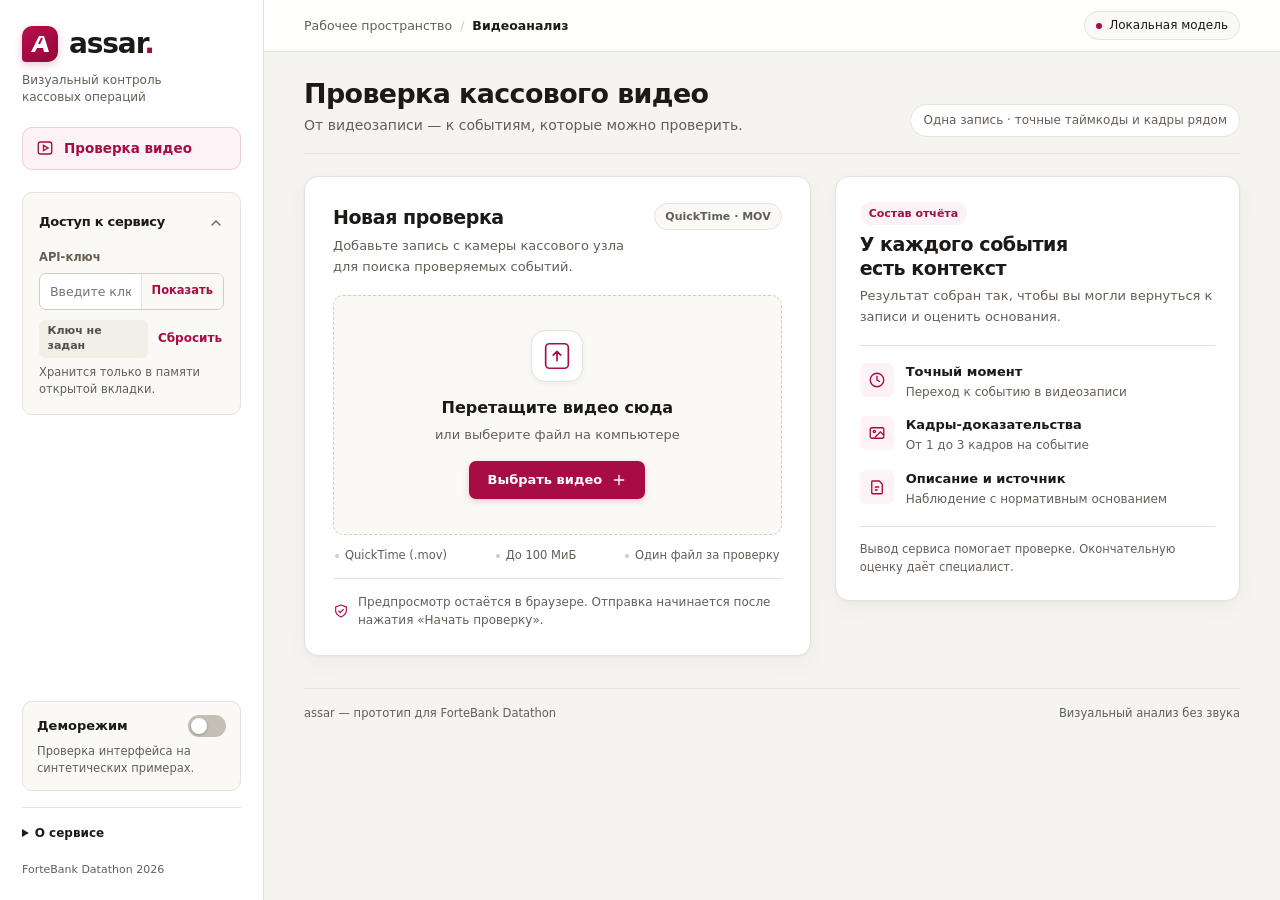
==== commit 469648c8: "Refresh frontend design and add stable event-feed review" ====
--- a/app/web/index.html
+++ b/app/web/index.html
@@ -3,290 +3,196 @@
 <head>
   <meta charset="UTF-8">
   <meta name="viewport" content="width=device-width, initial-scale=1.0">
+  <meta name="theme-color" content="#F6F5F3">
   <title>assar — Проверка кассового видео</title>
-  <link rel="stylesheet" href="styles.css">
+  <link rel="stylesheet" href="styles.css?v=refresh-10">
 </head>
 <body>
-  <!-- Предупреждающий баннер деморежима (скрыт по умолчанию) -->
-  <div id="demoBanner" class="demo-banner hidden" role="status" aria-live="polite">
-    <div class="container demo-banner__inner">
-      <span class="demo-banner__badge">Синтетические данные</span>
-      <span class="demo-banner__text">
-        Серверная проверка отключена. Используются синтетические примеры для демонстрации интерфейса — это не результаты модели и не правовые заключения.
-      </span>
-    </div>
-  </div>
+  <a class="skip-link" href="#mainContent">Перейти к проверке</a>
+  <div id="appShell" class="app-shell">
+    <aside class="sidebar" aria-label="Панель сервиса">
+      <div class="sidebar__top">
+        <a class="brand" href="#mainContent" aria-label="assar — к проверке видео">
+          <span class="brand__mark" aria-hidden="true"><svg viewBox="0 0 32 32" width="32" height="32" fill="none"><path d="M7 24 15 8h5l5 16h-5l-1-4h-6l-2 4H7Z" fill="currentColor"/><path d="m15 16 3-6" stroke="#B60948" stroke-width="2"/></svg></span>
+          <span class="brand__name" translate="no">assar<span class="brand__dot">.</span></span>
+        </a>
+        <p class="sidebar__caption">Визуальный контроль кассовых операций</p>
+      </div>
+      <nav class="workspace-nav" aria-label="Рабочая область">
+        <a href="#mainContent" aria-current="page" class="workspace-nav__active">
+          <svg width="18" height="18" viewBox="0 0 24 24" fill="none" stroke="currentColor" stroke-width="1.8" aria-hidden="true"><rect x="3" y="4" width="18" height="16" rx="3"/><path d="m10 8.5 6 3.5-6 3.5v-7Z"/></svg>
+          <span>Проверка видео</span>
+        </a>
+      </nav>
+      <details id="authPanel" class="access-panel" open>
+        <summary class="access-panel__heading">
+          <h2 id="authHeading">Доступ к сервису</h2>
+          <svg class="access-panel__chevron" width="16" height="16" viewBox="0 0 24 24" fill="none" stroke="currentColor" stroke-width="1.8" aria-hidden="true"><path d="m6 9 6 6 6-6" stroke-linecap="round" stroke-linejoin="round"/></svg>
+        </summary>
+        <label for="apiKeyInput">API-ключ</label>
+        <div class="key-input">
+          <input type="password" id="apiKeyInput" name="api-key" placeholder="Введите ключ…" autocomplete="off" spellcheck="false" aria-describedby="keyHelp">
+          <button type="button" id="toggleKeyVisibilityBtn" class="key-toggle" aria-label="Показать ключ" aria-pressed="false">Показать</button>
+        </div>
+        <div class="key-status-row"><span id="keyStatusBadge" class="badge badge--neutral" role="status">Ключ не задан</span><button type="button" id="clearKeyBtn" class="text-button">Сбросить</button></div>
+        <p id="keyHelp" class="small-note">Хранится только в памяти открытой вкладки.</p>
+      </details>
+      <div class="sidebar__bottom">
+        <div class="demo-box">
+          <label class="demo-switch" for="demoModeToggle">
+            <span>Деморежим</span><input type="checkbox" id="demoModeToggle" name="demo-mode" role="switch">
+          </label>
+          <p class="small-note">Проверка интерфейса на синтетических примерах.</p>
+        </div>
+        <details class="about-service"><summary>О сервисе</summary><p>Прототип для ForteBank Datathon. Анализирует только изображение, без звука и идентификации лиц. Не является официальным продуктом банка.</p></details>
+        <span class="sidebar__signature">ForteBank Datathon 2026</span>
+      </div>
+    </aside>
 
-  <!-- Компактная шапка: бренд + компактные настройки доступа -->
-  <header class="topbar">
-    <div class="container topbar__inner">
-      <div class="brand">
-        <div class="brand__mark" aria-hidden="true">a</div>
-        <div class="brand__titles">
-          <span class="brand__name">assar</span>
-          <span class="brand__subtitle">Видеоконтроль кассовых операций</span>
-        </div>
-      </div>
-
-      <section class="access-bar" aria-labelledby="authHeading">
-        <h2 id="authHeading" class="sr-only">Настройки доступа</h2>
-
-        <div class="access-bar__key-group">
-          <span id="keyStatusBadge" class="badge badge--neutral">Ключ не задан</span>
-          <div class="access-bar__input-wrap">
-            <label for="apiKeyInput" class="sr-only">Ключ доступа к API</label>
-            <input
-              type="password"
-              id="apiKeyInput"
-              class="text-input text-input--compact"
-              placeholder="Ключ доступа API..."
-              autocomplete="off"
-              spellcheck="false"
-            >
-            <button type="button" id="toggleKeyVisibilityBtn" class="btn btn--ghost btn--xs" aria-label="Показать или скрыть ключ">
-              Показать
-            </button>
-            <button type="button" id="clearKeyBtn" class="btn btn--ghost btn--xs">
-              Сбросить
-            </button>
+    <div class="workspace">
+      <header class="workspace-bar">
+        <div class="workspace-bar__crumbs"><span>Рабочее пространство</span><span class="workspace-bar__separator" aria-hidden="true">/</span><strong>Видеоанализ</strong></div>
+        <span class="workspace-bar__badge"><span aria-hidden="true"></span> Локальная модель</span>
+      </header>
+      <main id="mainContent" class="main-content" tabindex="-1">
+        <div class="demo-strip">
+          <div id="demoBanner" class="demo-banner hidden" role="status">
+            <span class="demo-banner__badge">Синтетические данные</span>
+            <span class="demo-banner__text">Демонстрация интерфейса. Видео не отправляется на анализ; результаты не являются выводами модели.</span>
+          </div>
+          <div id="demoSettingsBox" class="demo-settings hidden">
+            <label for="demoScenarioSelect">Сценарий</label>
+            <div class="select-wrap">
+              <select id="demoScenarioSelect" name="demo-scenario" class="select-input">
+                <option value="violation">Есть события — 2 события и 4 кадра</option>
+                <option value="many_events">Лента — 12 синтетических событий</option>
+                <option value="no_violation">Нарушений не выявлено</option>
+                <option value="failed">Сбой обработки видео</option>
+                <option value="http_401">401 — неверный ключ</option>
+                <option value="http_415">415 — неподдерживаемый формат</option>
+                <option value="http_422">422 — повреждённый файл</option>
+                <option value="http_503">503 — сервис занят</option>
+              </select>
+            </div>
+            <button id="useDemoSampleBtn" type="button" class="btn btn--secondary btn--sm">Тестовый файл</button>
           </div>
         </div>
 
-        <div class="access-bar__divider" aria-hidden="true"></div>
+        <header id="pageIntro" class="page-intro">
+          <div><h1 id="pageTitle">Проверка кассового видео</h1><p id="pageLead">От видеозаписи — к событиям, которые можно проверить.</p></div>
+          <span class="page-intro__note">Одна запись · точные таймкоды и кадры рядом</span>
+        </header>
 
-        <label class="demo-switch" for="demoModeToggle" title="Включить демонстрационный режим с тестовыми примерами">
-          <input type="checkbox" id="demoModeToggle">
-          <span class="demo-switch__label">Деморежим</span>
-        </label>
-      </section>
-    </div>
+        <section id="errorAlert" class="alert hidden" role="alert" tabindex="-1">
+          <div><div class="alert__header"><strong id="errorTitle">Не удалось выполнить проверку</strong><span id="errorCodeBadge" class="badge badge--error hidden"></span></div><p id="errorMessage"></p></div>
+          <button type="button" id="errorResetBtn" class="btn btn--secondary">Выбрать другой файл</button>
+        </section>
+        <p id="notice" class="notice hidden" role="status"></p>
 
-    <!-- Выпадающая панель выбора сценария (видна только при включённом деморежиме) -->
-    <div id="demoSettingsBox" class="demo-subbar hidden">
-      <div class="container demo-subbar__inner">
-        <label for="demoScenarioSelect" class="demo-subbar__title">Тестовый сценарий:</label>
-        <select id="demoScenarioSelect" class="select-input select-input--compact">
-          <option value="violation">Обнаружены нарушения (2 события, кадры-доказательства)</option>
-          <option value="no_violation">Нарушений не выявлено (чистая проверка)</option>
-          <option value="failed">Сбой обработки видеозаписи</option>
-          <option value="http_401">Ошибка 401 — Неверный ключ доступа</option>
-          <option value="http_415">Ошибка 415 — Неподдерживаемый формат файла</option>
-          <option value="http_422">Ошибка 422 — Повреждённый видеофайл</option>
-          <option value="http_503">Ошибка 503 — Сервер временно занят</option>
-        </select>
-      </div>
-    </div>
-  </header>
+        <section id="uploadSection" class="upload-layout" aria-labelledby="uploadHeading">
+          <div class="upload-surface">
+            <div class="section-heading">
+              <div>
+                <h2 id="uploadHeading">Новая проверка</h2>
+                <p class="section-lead">Добавьте запись с камеры кассового узла для поиска проверяемых событий.</p>
+              </div>
+              <span class="format-tag" translate="no">QuickTime · MOV</span>
+            </div>
+            <input type="file" id="fileInput" name="video" class="sr-only" tabindex="-1" accept=".mov,video/quicktime" aria-label="Видео для проверки">
+            <div id="selectedFilePanel" class="selected-file hidden">
+              <div class="selected-file__details"><span class="file-symbol" aria-hidden="true">MOV</span><div class="selected-file__text"><span class="selected-file__label">Файл готов к проверке</span><strong id="selectedFileName" class="selected-file__name"></strong><span id="selectedFileSize" class="small-note"></span></div><button type="button" id="changeFileBtn" class="btn btn--secondary btn--sm">Заменить</button></div>
+              <button type="button" id="startAnalysisBtn" class="btn btn--primary btn--full"><span>Начать проверку</span><span aria-hidden="true">→</span></button>
+            </div>
+            <button type="button" id="dropZone" class="dropzone" aria-describedby="uploadRequirements">
+              <span class="upload-symbol" aria-hidden="true">
+                <svg width="34" height="34" viewBox="0 0 36 36" fill="none" stroke="currentColor" stroke-width="1.75"><rect x="6" y="5" width="24" height="26" rx="4"/><path d="M18 23V13m-4 4 4-4 4 4" stroke-linecap="round" stroke-linejoin="round"/></svg>
+              </span>
+              <span class="dropzone__copy">
+                <span class="dropzone__title">Перетащите видео сюда</span>
+                <span class="dropzone__subtitle">или выберите файл на компьютере</span>
+              </span>
+              <span class="dropzone__cta">Выбрать видео <svg width="16" height="16" viewBox="0 0 24 24" fill="none" stroke="currentColor" stroke-width="2" aria-hidden="true"><path d="M12 5v14m-7-7h14" stroke-linecap="round"/></svg></span>
+            </button>
+            <p id="uploadRequirements" class="upload-requirements"><span>QuickTime (.mov)</span><span>До 100 МиБ</span><span>Один файл за проверку</span></p>
+            <div class="upload-footnote"><svg width="16" height="16" viewBox="0 0 24 24" fill="none" stroke="currentColor" stroke-width="1.75" aria-hidden="true"><path d="m12 3 8 3v6c0 5-8 9-8 9s-8-4-8-9V6l8-3Z"/><path d="m8.5 12 2.5 2.5 4.5-5" stroke-linecap="round" stroke-linejoin="round"/></svg><span>Предпросмотр остаётся в браузере. Отправка начинается после нажатия «Начать проверку».</span></div>
+          </div>
 
-  <main class="container main-content">
-    <!-- Короткий заголовок и одно предложение о задаче -->
-    <header class="page-intro">
-      <h1 class="page-intro__title">Проверка кассового видео</h1>
-      <p class="page-intro__lead">
-        Загрузите запись с камеры кассового узла, чтобы получить вердикт, точные таймкоды событий и кадры-доказательства.
-      </p>
-    </header>
+          <div class="upload-side-column">
+            <div id="videoHome" class="video-home-slot">
+              <aside id="videoPanel" class="video-panel hidden" aria-labelledby="videoHeading">
+                <div class="video-panel__header"><h2 id="videoHeading">Видеозапись</h2><span class="badge badge--neutral">Локальный просмотр</span></div>
+                <div class="video-stage"><video id="localVideo" controls muted playsinline preload="metadata" aria-label="Выбранная видеозапись" aria-describedby="videoMessage"></video></div>
+                <p id="videoMessage" class="video-message" role="status"></p>
+              </aside>
+            </div>
 
-    <!-- Блок уведомлений об ошибках -->
-    <section id="errorAlert" class="alert alert--error hidden" role="alert" aria-live="assertive">
-      <div class="alert__content">
-        <div class="alert__header">
-          <strong id="errorTitle" class="alert__title">Не удалось выполнить проверку</strong>
-          <span id="errorCodeBadge" class="badge badge--error hidden"></span>
-        </div>
-        <p id="errorMessage" class="alert__body"></p>
-      </div>
-      <div class="alert__actions">
-        <button type="button" id="errorResetBtn" class="btn btn--secondary btn--sm">Выбрать другой файл</button>
-      </div>
-    </section>
+            <aside class="review-guide" aria-labelledby="guideHeading">
+              <div class="review-guide__header">
+                <span class="review-guide__eyebrow">Состав отчёта</span>
+                <h2 id="guideHeading">У каждого события есть контекст</h2>
+                <p>Результат собран так, чтобы вы могли вернуться к записи и оценить основания.</p>
+              </div>
+              <ul class="guide-list">
+                <li>
+                  <span class="guide-list__icon" aria-hidden="true">
+                    <svg width="18" height="18" viewBox="0 0 24 24" fill="none" stroke="currentColor" stroke-width="1.8"><circle cx="12" cy="12" r="9"/><path d="M12 7v5l3.5 2" stroke-linecap="round"/></svg>
+                  </span>
+                  <div><strong>Точный момент</strong><span>Переход к событию в видеозаписи</span></div>
+                </li>
+                <li>
+                  <span class="guide-list__icon" aria-hidden="true">
+                    <svg width="18" height="18" viewBox="0 0 24 24" fill="none" stroke="currentColor" stroke-width="1.8"><rect x="3" y="5" width="18" height="14" rx="2"/><circle cx="8.5" cy="10" r="1.5"/><path d="m21 15-4.5-4.5L9 18"/></svg>
+                  </span>
+                  <div><strong>Кадры-доказательства</strong><span>От 1 до 3 кадров на событие</span></div>
+                </li>
+                <li>
+                  <span class="guide-list__icon" aria-hidden="true">
+                    <svg width="18" height="18" viewBox="0 0 24 24" fill="none" stroke="currentColor" stroke-width="1.8"><path d="M6 4h9l4 4v12a1 1 0 0 1-1 1H6a1 1 0 0 1-1-1V5a1 1 0 0 1 1-1Z"/><path d="M9 12h6M9 16h4"/></svg>
+                  </span>
+                  <div><strong>Описание и источник</strong><span>Наблюдение с нормативным основанием</span></div>
+                </li>
+              </ul>
+              <p class="guide-disclaimer">Вывод сервиса помогает проверке. Окончательную оценку даёт специалист.</p>
+            </aside>
+          </div>
+        </section>
 
-    <p id="notice" class="surface notice hidden" role="status" aria-live="polite"></p>
+        <section id="processingSection" class="processing-surface hidden" aria-labelledby="processingHeading">
+          <div class="processing-view"><div class="scan-symbol" aria-hidden="true"><span class="spinner"></span><svg width="28" height="28" viewBox="0 0 24 24" fill="none" stroke="currentColor" stroke-width="1.5"><rect x="3" y="4" width="18" height="16" rx="3"/><path d="m10 8 6 4-6 4V8Z"/></svg></div>
+            <h2 id="processingHeading" tabindex="-1">Анализируем видеозапись…</h2>
+            <p id="processingDescription" role="status"></p>
+            <div class="processing-timer"><span>Прошло времени</span><strong id="processingElapsed" role="timer" aria-live="off">00:00</strong></div>
+            <dl class="processing-meta"><div><dt>Видеофайл</dt><dd id="processingFileName">—</dd></div><div><dt>Номер проверки</dt><dd id="processingJobId">—</dd></div></dl>
+            <button type="button" id="cancelPollingBtn" class="btn btn--secondary">Остановить ожидание</button>
+            <p id="processingCancelHint" class="small-note">Уже начатая обработка на сервере продолжится.</p>
+          </div>
+        </section>
 
-    <!-- Состояние 1: Главная область загрузки (визуальный центр начального экрана) -->
-    <section id="uploadSection" class="surface upload-surface" aria-labelledby="uploadHeading">
-      <div class="sr-only">
-        <h2 id="uploadHeading">Выбор видеофайла для анализа</h2>
-      </div>
-
-      <div id="dropZone" class="dropzone" tabindex="0" role="button" aria-label="Выбрать видео формата MOV или перетащить файл в эту область">
-        <input type="file" id="fileInput" class="sr-only" accept=".mov,video/quicktime">
-        <div class="dropzone__icon-circle" aria-hidden="true">
-          <svg width="28" height="28" viewBox="0 0 24 24" fill="none" stroke="currentColor" stroke-width="1.8" stroke-linecap="round" stroke-linejoin="round">
-            <path d="M21 15v4a2 2 0 0 1-2 2H5a2 2 0 0 1-2-2v-4"/>
-            <polyline points="17 8 12 3 7 8"/>
-            <line x1="12" y1="3" x2="12" y2="15"/>
-          </svg>
-        </div>
-        <span class="dropzone__cta">Выбрать видео</span>
-        <p class="dropzone__primary">или перетащите файл <strong>.mov</strong> в эту область</p>
-        <p class="dropzone__secondary">Запись кассовой операции • QuickTime (.mov) • до 100 МиБ</p>
-      </div>
-
-      <!-- Панель выбранного файла и главная кнопка запуска анализа -->
-      <div id="selectedFilePanel" class="selected-file hidden">
-        <div class="selected-file__details">
-          <div class="selected-file__icon" aria-hidden="true">
-            <svg width="22" height="22" viewBox="0 0 24 24" fill="none" stroke="currentColor" stroke-width="1.8" stroke-linecap="round" stroke-linejoin="round">
-              <polygon points="23 7 16 12 23 17 23 7"/>
-              <rect x="1" y="5" width="15" height="14" rx="2" ry="2"/>
-            </svg>
+        <section id="resultSection" class="result-section hidden" aria-labelledby="resultHeading">
+          <div id="verdictBanner" class="verdict-card">
+            <div class="verdict-card__main"><div class="verdict-card__info"><span class="verdict-card__label">Результат проверки</span><h2 id="resultHeading" tabindex="-1">—</h2><p id="verdictSubtitle"></p></div><button type="button" id="newUploadBtn" class="btn btn--secondary">Проверить другое видео <span aria-hidden="true">+</span></button></div>
+            <div class="verdict-summary"><div class="verdict-summary__file"><span>Видеофайл</span><strong id="resultFileName">—</strong></div><div class="verdict-summary__events"><strong id="resultEventsCount">0</strong><span>событий в записи</span></div></div>
           </div>
-          <div class="selected-file__text">
-            <span class="selected-file__label">Готово к проверке</span>
-            <div class="selected-file__name-row">
-              <strong id="selectedFileName" class="selected-file__name"></strong>
-              <span id="selectedFileSize" class="selected-file__meta"></span>
+          <section id="eventNavigator" class="event-navigator hidden" aria-label="Выбор события">
+            <div class="event-navigator__heading"><h3>События в записи</h3><span>Выберите момент для просмотра</span></div>
+            <nav id="eventTimeline" class="event-timeline hidden" aria-label="Моменты событий"></nav>
+          </section>
+          <div class="result-workspace">
+            <div class="result-video-column"><div id="resultVideoSlot"></div><details class="technical-details"><summary>Данные проверки</summary><dl><div><dt>Статус</dt><dd id="resultStatus">—</dd></div><div><dt>ID проверки</dt><dd id="resultJobId" translate="no">—</dd></div><div><dt>Вердикт API</dt><dd><span id="verdictRawBadge" translate="no"></span></dd></div></dl></details></div>
+            <div class="events-column">
+              <div id="violationsContainer" class="violations-container hidden"><div class="violations-header"><h3 id="selectedEventStatus" aria-live="polite" aria-atomic="true">Событие</h3><div class="event-step-buttons"><button id="previousEventBtn" type="button" class="btn btn--secondary btn--sm" aria-label="Предыдущее событие">← Назад</button><button id="nextEventBtn" type="button" class="btn btn--secondary btn--sm" aria-label="Следующее событие">Далее →</button></div></div><div id="violationsList" class="violations-list"></div></div>
+              <div class="clean-state-card"><span class="clean-state-card__icon" aria-hidden="true">✓</span><h3>События с признаками нарушений отсутствуют</h3><p>В пределах поддерживаемой проверки события не обнаружены. Это не проверка всех возможных нарушений кассового обслуживания.</p></div>
             </div>
           </div>
-        </div>
-        <div class="selected-file__actions">
-          <button type="button" id="changeFileBtn" class="btn btn--secondary">Заменить видео</button>
-          <button type="button" id="startAnalysisBtn" class="btn btn--primary btn--lg">Начать проверку</button>
-        </div>
-      </div>
-    </section>
-
-    <div id="videoHome">
-      <aside id="videoPanel" class="surface video-panel hidden" aria-labelledby="videoHeading">
-        <div class="video-panel__header">
-          <h2 id="videoHeading" class="video-panel__title">Видеозапись операции</h2>
-          <span class="badge badge--outline">Локальный просмотр</span>
-        </div>
-        <div class="video-stage">
-          <video id="localVideo" class="video-stage__player" controls muted playsinline preload="metadata" aria-label="Выбранное видео"></video>
-        </div>
-        <p id="videoMessage" class="video-message" role="status" aria-live="polite"></p>
-      </aside>
+        </section>
+        <footer class="footer"><span>assar — прототип для ForteBank Datathon</span><span>Визуальный анализ без звука</span></footer>
+      </main>
     </div>
-
-    <!-- Состояние 2: Спокойное ожидание обработки с прошедшим временем -->
-    <section id="processingSection" class="surface processing-surface hidden" aria-labelledby="processingHeading" aria-live="polite">
-      <div class="processing-view">
-        <div class="spinner" aria-hidden="true"></div>
-        <span class="badge badge--processing">Идёт проверка</span>
-        <h2 id="processingHeading" class="processing-view__title">Анализируем видеозапись</h2>
-        <p id="processingDescription" class="processing-view__desc">
-          Система проверяет действия в кадре и формирует подборку доказательств. Пожалуйста, не закрывайте вкладку — проверка может занять до нескольких минут.
-        </p>
-
-        <div class="processing-timer" aria-label="Прошедшее время">
-          <span class="processing-timer__label">Прошло времени</span>
-          <span id="processingElapsed" class="processing-timer__value">00:00</span>
-        </div>
-
-        <dl class="processing-meta">
-          <div class="processing-meta__item">
-            <dt>Видеофайл:</dt>
-            <dd id="processingFileName">—</dd>
-          </div>
-          <div class="processing-meta__item processing-meta__item--muted">
-            <dt>Номер проверки:</dt>
-            <dd id="processingJobId" class="mono">—</dd>
-          </div>
-        </dl>
-
-        <div class="processing-view__actions">
-          <button type="button" id="cancelPollingBtn" class="btn btn--secondary btn--sm">
-            Остановить ожидание
-          </button>
-        </div>
-      </div>
-    </section>
-
-    <!-- Состояние 3: Итог анализа, место под видеоплеер и карточки событий -->
-    <section id="resultSection" class="result-section hidden" aria-labelledby="resultHeading">
-      <!-- Главный баннер вердикта -->
-      <div id="verdictBanner" class="surface verdict-card">
-        <div class="verdict-card__main">
-          <div class="verdict-card__info">
-            <span class="verdict-card__eyebrow">Результат проверки</span>
-            <h2 id="resultHeading" class="verdict-card__title">—</h2>
-            <p id="verdictSubtitle" class="verdict-card__subtitle"></p>
-          </div>
-          <div class="verdict-card__actions">
-            <button type="button" id="newUploadBtn" class="btn btn--primary">
-              Проверить другое видео
-            </button>
-          </div>
-        </div>
-
-        <!-- Компактная строка сводки (технические поля приглушены) -->
-        <dl class="verdict-summary">
-          <div class="verdict-summary__item">
-            <dt>Файл</dt>
-            <dd id="resultFileName">—</dd>
-          </div>
-          <div class="verdict-summary__item">
-            <dt>Зафиксировано событий</dt>
-            <dd id="resultEventsCount" class="verdict-summary__count">0</dd>
-          </div>
-          <div class="verdict-summary__item verdict-summary__item--tech">
-            <dt>Статус</dt>
-            <dd id="resultStatus" class="mono">—</dd>
-          </div>
-          <div class="verdict-summary__item verdict-summary__item--tech">
-            <dt>ID проверки</dt>
-            <dd id="resultJobId" class="mono">—</dd>
-          </div>
-          <div class="verdict-summary__item verdict-summary__item--tech">
-            <dt>Код вердикта</dt>
-            <dd><span id="verdictRawBadge" class="badge mono"></span></dd>
-          </div>
-        </dl>
-      </div>
-
-      <!-- Рабочая сетка: колонка видеоплеера + колонка событий -->
-      <div class="result-workspace">
-        <div id="resultVideoSlot"></div>
-
-        <!-- Правая колонка: список карточек событий и чистый исход -->
-        <div class="events-column">
-          <div id="violationsContainer" class="violations-container hidden">
-            <div class="violations-header">
-              <h3 class="violations-header__title">События и кадры-доказательства</h3>
-              <span class="violations-header__hint">Нажмите на кадр для увеличения</span>
-            </div>
-            <div id="violationsList" class="violations-list"></div>
-          </div>
-
-          <div class="surface clean-state-card">
-            <h3 class="clean-state-card__title">События с признаками нарушений отсутствуют</h3>
-            <p class="clean-state-card__text">
-              В пределах поддерживаемой проверки события не обнаружены. Это не проверка всех возможных нарушений кассового обслуживания.
-            </p>
-          </div>
-        </div>
-      </div>
-    </section>
-  </main>
-
-  <footer class="footer">
-    <div class="container footer__inner">
-      <span><strong>assar</strong> — прототип для кейса ForteBank Datathon. Не является официальным продуктом банка.</span>
-      <span>Локальный визуальный контроль кассовых видеозаписей.</span>
-    </div>
-  </footer>
-
-  <!-- Модальное окно для детального просмотра кадра-доказательства -->
+  </div>
   <div id="imageModal" class="modal hidden" role="dialog" aria-modal="true" aria-labelledby="modalTitle">
     <div id="modalBackdrop" class="modal__backdrop"></div>
-    <div class="modal__dialog">
-      <div class="modal__header">
-        <div>
-          <h3 id="modalTitle" class="modal__title">Кадр-доказательство</h3>
-          <p id="modalMeta" class="modal__meta mono"></p>
-        </div>
-        <button type="button" id="closeModalBtn" class="btn btn--secondary btn--sm" aria-label="Закрыть окно просмотра">
-          Закрыть (Esc)
-        </button>
-      </div>
-      <div class="modal__body">
-        <img id="modalImage" class="modal__image" src="" alt="Увеличенный кадр-доказательство">
-      </div>
-    </div>
+    <div class="modal__dialog"><div class="modal__header"><div><h2 id="modalTitle">Кадр-доказательство</h2><p id="modalMeta"></p></div><button type="button" id="closeModalBtn" class="btn btn--secondary" aria-label="Закрыть просмотр кадра">Закрыть <span aria-hidden="true">×</span></button></div><div class="modal__body"><img id="modalImage" class="modal__image" width="1280" height="720" alt="Увеличенный кадр-доказательство"></div><p class="modal__hint">Esc — закрыть просмотр</p></div>
   </div>
-
-  <script src="app.js"></script>
+  <script src="app.js?v=refresh-9"></script>
 </body>
 </html>
--- a/app/web/styles.css
+++ b/app/web/styles.css
@@ -1,1321 +1,417 @@
 :root {
-  /* Светлая тёплая палитра поверхностей */
-  --bg-page: #f7f5f2;
-  --bg-surface: #ffffff;
-  --bg-subtle: #fcfbf9;
-  --bg-muted: #f1eee9;
-
-  /* Тёмный графитовый текст */
-  --text-primary: #18181b;
-  --text-secondary: #3f3f46;
-  --text-muted: #71717a;
-
-  /* Мягкие контуры */
-  --border-subtle: #e6e2dc;
-  --border-color: #d6d1c7;
-
-  /* Насыщенный малиновый/бордовый акцент главных действий */
-  --accent-primary: #9d174d;
-  --accent-primary-hover: #831843;
-  --accent-soft: #fdf2f7;
-  --accent-focus: rgba(157, 23, 77, 0.28);
-
-  /* Спокойные статусы (отдельно от малинового акцента) */
-  --status-ok-bg: #ecfdf5;
-  --status-ok-border: #a7f3d0;
-  --status-ok-text: #065f46;
-
-  --status-warn-bg: #fffbeb;
-  --status-warn-border: #fde68a;
-  --status-warn-text: #92400e;
-
-  --status-err-bg: #fef2f2;
-  --status-err-border: #fecaca;
-  --status-err-text: #991b1b;
-
-  --status-proc-bg: #eff6ff;
-  --status-proc-border: #bfdbfe;
-  --status-proc-text: #1e40af;
-
-  /* Геометрия и мягкие тени */
-  --radius-sm: 10px;
-  --radius-md: 14px;
-  --radius-lg: 20px;
-  --radius-xl: 24px;
-
-  --shadow-sm: 0 2px 10px rgba(24, 24, 27, 0.035);
-  --shadow-md: 0 10px 30px rgba(24, 24, 27, 0.06);
-
-  --font-sans: -apple-system, BlinkMacSystemFont, "Segoe UI", Roboto, "Helvetica Neue", Arial, sans-serif;
-  --font-mono: ui-monospace, SFMono-Regular, Menlo, Monaco, Consolas, "Liberation Mono", "Courier New", monospace;
-}
-
-*,
-*::before,
-*::after {
-  box-sizing: border-box;
-}
-
-body {
-  margin: 0;
-  min-height: 100vh;
-  display: flex;
-  flex-direction: column;
-  font-family: var(--font-sans);
-  font-size: 16px;
-  line-height: 1.55;
-  color: var(--text-primary);
-  background-color: var(--bg-page);
-  -webkit-font-smoothing: antialiased;
-}
-
-.hidden {
-  display: none !important;
-}
-
-.sr-only {
-  position: absolute;
-  width: 1px;
-  height: 1px;
-  padding: 0;
-  margin: -1px;
-  overflow: hidden;
-  clip: rect(0, 0, 0, 0);
-  white-space: nowrap;
-  border: 0;
-}
-
-.mono {
-  font-family: var(--font-mono);
-}
-
-.container {
-  width: 100%;
-  max-width: 1320px;
-  margin: 0 auto;
-  padding: 0 28px;
-}
-
-/* Баннер деморежима */
-.demo-banner {
-  background-color: var(--status-warn-bg);
-  color: var(--status-warn-text);
-  border-bottom: 1px solid var(--status-warn-border);
-  padding: 10px 0;
-  font-size: 13.5px;
-}
-
-.demo-banner__inner {
-  display: flex;
-  align-items: center;
-  flex-wrap: wrap;
-  gap: 10px;
-}
-
-.demo-banner__badge {
-  background-color: #f59e0b;
-  color: #ffffff;
-  font-weight: 700;
-  font-size: 11.5px;
-  text-transform: uppercase;
-  letter-spacing: 0.05em;
-  padding: 2px 8px;
-  border-radius: 999px;
-}
-
-/* Компактная шапка */
-.topbar {
-  background-color: rgba(255, 255, 255, 0.92);
-  backdrop-filter: blur(8px);
-  border-bottom: 1px solid var(--border-subtle);
-  position: sticky;
-  top: 0;
-  z-index: 30;
-}
-
-.topbar__inner {
-  min-height: 72px;
-  display: flex;
-  align-items: center;
-  justify-content: space-between;
-  flex-wrap: wrap;
-  gap: 16px;
-  padding-top: 12px;
-  padding-bottom: 12px;
-}
-
-.brand {
-  display: flex;
-  align-items: center;
-  gap: 12px;
-}
-
-.brand__mark {
-  width: 38px;
-  height: 38px;
-  border-radius: 12px;
-  background-color: var(--accent-primary);
-  color: #ffffff;
-  font-weight: 800;
-  font-size: 22px;
-  display: flex;
-  align-items: center;
-  justify-content: center;
-  letter-spacing: -0.03em;
-  user-select: none;
-}
-
-.brand__titles {
-  display: flex;
-  flex-direction: column;
-}
-
-.brand__name {
-  font-size: 20px;
-  font-weight: 800;
-  letter-spacing: -0.02em;
-  color: var(--text-primary);
-  line-height: 1.1;
-}
-
-.brand__subtitle {
-  font-size: 12.5px;
-  color: var(--text-muted);
-  margin-top: 2px;
-}
-
-/* Компактная панель доступа в шапке */
-.access-bar {
-  display: flex;
-  align-items: center;
-  flex-wrap: wrap;
-  gap: 12px;
-}
-
-.access-bar__key-group {
-  display: flex;
-  align-items: center;
-  flex-wrap: wrap;
-  gap: 8px;
-}
-
-.access-bar__input-wrap {
-  display: flex;
-  align-items: center;
-  gap: 4px;
-  background-color: var(--bg-subtle);
-  border: 1px solid var(--border-subtle);
-  border-radius: var(--radius-sm);
-  padding: 3px 6px;
-  transition: border-color 0.15s ease, box-shadow 0.15s ease;
-}
-
-.access-bar__input-wrap:focus-within {
-  border-color: var(--accent-primary);
-  box-shadow: 0 0 0 3px var(--accent-focus);
-  background-color: var(--bg-surface);
-}
-
-.text-input--compact {
-  border: none;
-  background: transparent;
-  height: 30px;
-  width: 170px;
-  padding: 0 6px;
-  font-family: var(--font-mono);
-  font-size: 13px;
-  color: var(--text-primary);
-}
-
-.text-input--compact:focus {
-  outline: none;
-}
-
-.access-bar__divider {
-  width: 1px;
-  height: 22px;
-  background-color: var(--border-subtle);
-}
-
-.demo-switch {
-  display: inline-flex;
-  align-items: center;
-  gap: 8px;
-  font-size: 13.5px;
-  font-weight: 500;
-  color: var(--text-secondary);
-  cursor: pointer;
-  padding: 6px 12px;
-  border-radius: var(--radius-sm);
-  border: 1px solid var(--border-subtle);
-  background-color: var(--bg-subtle);
-  user-select: none;
-  transition: border-color 0.15s ease;
-}
-
-.demo-switch:hover {
-  border-color: var(--border-color);
-}
-
-.demo-switch input {
-  margin: 0;
-  accent-color: var(--accent-primary);
-  cursor: pointer;
-}
-
-/* Вторая строка шапки для выбора демо-сценария */
-.demo-subbar {
-  background-color: var(--bg-subtle);
-  border-top: 1px solid var(--border-subtle);
-  padding: 8px 0;
-}
-
-.demo-subbar__inner {
-  display: flex;
-  align-items: center;
-  justify-content: flex-end;
-  flex-wrap: wrap;
-  gap: 10px;
-}
-
-.demo-subbar__title {
-  font-size: 13px;
-  font-weight: 600;
-  color: var(--status-warn-text);
-}
-
-.select-input--compact {
-  height: 34px;
-  padding: 0 12px;
-  font-family: var(--font-sans);
-  font-size: 13.5px;
-  color: var(--text-primary);
-  background-color: var(--bg-surface);
-  border: 1px solid var(--border-color);
-  border-radius: var(--radius-sm);
-}
-
-.select-input--compact:focus {
-  outline: none;
-  border-color: var(--accent-primary);
-  box-shadow: 0 0 0 3px var(--accent-focus);
-}
-
-/* Основная область контента */
-.main-content {
-  flex: 1;
-  padding-top: 36px;
-  padding-bottom: 56px;
-  display: flex;
-  flex-direction: column;
-  gap: 24px;
-}
-
-/* Заголовок экрана */
-.page-intro {
-  max-width: 760px;
-}
-
-.page-intro__title {
-  margin: 0 0 8px;
-  font-size: clamp(26px, 3vw, 34px);
-  font-weight: 800;
-  letter-spacing: -0.025em;
-  line-height: 1.15;
-  color: var(--text-primary);
-}
-
-.page-intro__lead {
-  margin: 0;
-  font-size: 16.5px;
-  color: var(--text-secondary);
-}
-
-/* Поверхности (карточки) */
-.surface {
-  background-color: var(--bg-surface);
-  border: 1px solid var(--border-subtle);
-  border-radius: var(--radius-xl);
-  box-shadow: var(--shadow-sm);
-}
-
-.notice {
-  padding: 16px 20px;
-  border-left: 4px solid var(--accent-primary);
-}
-
-.video-message {
-  margin: 12px 0 0;
-  color: var(--text-secondary);
-  font-size: 13px;
-  line-height: 1.5;
-}
-
-#videoHome:empty {
-  display: none;
-}
-
-#videoHome .video-panel {
-  position: static;
-}
-
-.frame-card__caption {
-  flex-wrap: wrap;
-  gap: 8px;
-}
-
-/* Кнопки */
-.btn {
-  display: inline-flex;
-  align-items: center;
-  justify-content: center;
-  height: 42px;
-  padding: 0 20px;
-  font-family: var(--font-sans);
-  font-size: 14.5px;
-  font-weight: 600;
-  border-radius: var(--radius-sm);
-  border: 1px solid transparent;
-  cursor: pointer;
-  transition: background-color 0.15s ease, border-color 0.15s ease, color 0.15s ease, transform 0.1s ease;
-  white-space: nowrap;
-}
-
-.btn:focus-visible {
-  outline: none;
-  box-shadow: 0 0 0 3px var(--accent-focus);
-}
-
-.btn:disabled {
-  opacity: 0.5;
-  cursor: not-allowed;
-}
-
-.btn--xs {
-  height: 28px;
-  padding: 0 8px;
-  font-size: 12px;
-  font-weight: 500;
-  border-radius: 6px;
-}
-
-.btn--sm {
-  height: 36px;
-  padding: 0 14px;
-  font-size: 13.5px;
-}
-
-.btn--lg {
-  height: 48px;
-  padding: 0 28px;
-  font-size: 15.5px;
-  border-radius: var(--radius-md);
-}
-
-.btn--primary {
-  background-color: var(--accent-primary);
-  color: #ffffff;
-}
-
-.btn--primary:hover:not(:disabled) {
-  background-color: var(--accent-primary-hover);
-}
-
-.btn--secondary {
-  background-color: var(--bg-subtle);
-  border-color: var(--border-color);
-  color: var(--text-primary);
-}
-
-.btn--secondary:hover:not(:disabled) {
-  background-color: var(--bg-muted);
-}
-
-.btn--ghost {
-  background-color: transparent;
-  color: var(--text-secondary);
-}
-
-.btn--ghost:hover:not(:disabled) {
-  background-color: var(--bg-muted);
-  color: var(--text-primary);
-}
-
-/* Бейджи */
-.badge {
-  display: inline-flex;
-  align-items: center;
-  padding: 4px 10px;
-  font-size: 12px;
-  font-weight: 600;
-  border-radius: 999px;
-  line-height: 1.2;
-}
-
-.badge--neutral {
-  background-color: var(--bg-muted);
-  color: var(--text-secondary);
-}
-
-.badge--outline {
-  background-color: transparent;
-  border: 1px solid var(--border-color);
-  color: var(--text-secondary);
-}
-
-.badge--ok {
-  background-color: var(--status-ok-bg);
-  color: var(--status-ok-text);
-  border: 1px solid var(--status-ok-border);
-}
-
-.badge--processing {
-  background-color: var(--status-proc-bg);
-  color: var(--status-proc-text);
-  border: 1px solid var(--status-proc-border);
-}
-
-.badge--error {
-  background-color: var(--status-err-bg);
-  color: var(--status-err-text);
-  border: 1px solid var(--status-err-border);
-}
-
-/* Уведомления об ошибках */
-.alert {
-  border-radius: var(--radius-lg);
-  padding: 18px 24px;
-  border: 1px solid var(--status-err-border);
-  background-color: var(--status-err-bg);
-  color: var(--status-err-text);
-  display: flex;
-  align-items: center;
-  justify-content: space-between;
-  flex-wrap: wrap;
-  gap: 16px;
-}
-
-.alert__content {
-  flex: 1;
-  min-width: 240px;
-}
-
-.alert__header {
-  display: flex;
-  align-items: center;
-  flex-wrap: wrap;
-  gap: 10px;
-  margin-bottom: 4px;
-}
-
-.alert__title {
-  font-size: 15.5px;
-  font-weight: 700;
-}
-
-.alert__body {
-  margin: 0;
-  font-size: 14.5px;
-  color: #7f1d1d;
-}
-
-/* Состояние 1: Главная область загрузки */
-.upload-surface {
-  padding: 28px;
-}
-
-.dropzone {
-  border: 2px dashed var(--border-color);
-  border-radius: var(--radius-lg);
-  background-color: var(--bg-subtle);
-  padding: 56px 24px;
-  text-align: center;
-  cursor: pointer;
-  display: flex;
-  flex-direction: column;
-  align-items: center;
-  justify-content: center;
-  transition: border-color 0.2s ease, background-color 0.2s ease;
-}
-
-.dropzone:hover,
-.dropzone:focus-visible,
-.dropzone.dropzone--active {
-  border-color: var(--accent-primary);
-  background-color: var(--accent-soft);
-  outline: none;
-}
-
-.dropzone:focus-visible {
-  box-shadow: 0 0 0 4px var(--accent-focus);
-}
-
-.dropzone__icon-circle {
-  width: 64px;
-  height: 64px;
-  border-radius: 50%;
-  background-color: var(--bg-surface);
-  border: 1px solid var(--border-subtle);
-  color: var(--accent-primary);
-  display: flex;
-  align-items: center;
-  justify-content: center;
-  margin-bottom: 18px;
-  box-shadow: var(--shadow-sm);
-}
-
-.dropzone__cta {
-  display: inline-flex;
-  align-items: center;
-  justify-content: center;
-  height: 46px;
-  padding: 0 28px;
-  border-radius: var(--radius-md);
-  background-color: var(--accent-primary);
-  color: #ffffff;
-  font-size: 15.5px;
-  font-weight: 600;
-  margin-bottom: 14px;
-  transition: background-color 0.15s ease;
-}
-
-.dropzone:hover .dropzone__cta {
-  background-color: var(--accent-primary-hover);
-}
-
-.dropzone__primary {
-  margin: 0 0 6px;
-  font-size: 16px;
-  color: var(--text-primary);
-}
-
-.dropzone__secondary {
-  margin: 0;
-  font-size: 13.5px;
-  color: var(--text-muted);
-}
-
-/* Выбранный файл */
-.selected-file {
-  margin-top: 20px;
-  padding: 20px 24px;
-  background-color: var(--bg-subtle);
-  border: 1px solid var(--border-subtle);
-  border-radius: var(--radius-lg);
-  display: flex;
-  align-items: center;
-  justify-content: space-between;
-  flex-wrap: wrap;
-  gap: 16px;
-}
-
-.selected-file__details {
-  display: flex;
-  align-items: center;
-  gap: 14px;
-  min-width: 220px;
-  flex: 1;
-}
-
-.selected-file__icon {
-  width: 44px;
-  height: 44px;
-  border-radius: var(--radius-sm);
-  background-color: var(--accent-soft);
-  color: var(--accent-primary);
-  display: flex;
-  align-items: center;
-  justify-content: center;
-  flex-shrink: 0;
-}
-
-.selected-file__label {
-  display: block;
-  font-size: 12px;
-  font-weight: 600;
-  text-transform: uppercase;
-  letter-spacing: 0.04em;
-  color: var(--text-muted);
-}
-
-.selected-file__name-row {
-  display: flex;
-  align-items: baseline;
-  flex-wrap: wrap;
-  gap: 8px;
-}
-
-.selected-file__name {
-  font-size: 16px;
-  font-weight: 700;
-  color: var(--text-primary);
-  word-break: break-all;
-}
-
-.selected-file__meta {
-  font-size: 13.5px;
-  color: var(--text-muted);
-  font-family: var(--font-mono);
-}
-
-.selected-file__actions {
-  display: flex;
-  align-items: center;
-  flex-wrap: wrap;
-  gap: 10px;
-}
-
-/* Состояние 2: Спокойное ожидание обработки */
-.processing-surface {
-  padding: 48px 28px;
-}
-
-.processing-view {
-  max-width: 540px;
-  margin: 0 auto;
-  text-align: center;
-  display: flex;
-  flex-direction: column;
-  align-items: center;
-}
-
-.spinner {
-  width: 48px;
-  height: 48px;
-  margin-bottom: 16px;
-  border-radius: 50%;
-  border: 3.5px solid var(--status-proc-border);
-  border-top-color: var(--status-proc-text);
-  animation: spin 1s linear infinite;
-}
-
-@keyframes spin {
-  to {
-    transform: rotate(360deg);
-  }
-}
-
-.processing-view__title {
-  margin: 12px 0 8px;
-  font-size: 24px;
-  font-weight: 800;
-  letter-spacing: -0.02em;
-}
-
-.processing-view__desc {
-  margin: 0 0 24px;
-  font-size: 15px;
-  color: var(--text-secondary);
-}
-
-.processing-timer {
-  background-color: var(--bg-subtle);
-  border: 1px solid var(--border-subtle);
-  border-radius: var(--radius-md);
-  padding: 14px 28px;
-  margin-bottom: 20px;
-  display: inline-flex;
-  flex-direction: column;
-  align-items: center;
-}
-
-.processing-timer__label {
-  font-size: 12px;
-  font-weight: 600;
-  text-transform: uppercase;
-  letter-spacing: 0.05em;
-  color: var(--text-muted);
-}
-
-.processing-timer__value {
-  font-family: var(--font-mono);
-  font-size: 28px;
-  font-weight: 700;
-  color: var(--text-primary);
-  line-height: 1.2;
-  margin-top: 2px;
-}
-
-.processing-meta {
-  margin: 0 0 24px;
-  display: flex;
-  flex-wrap: wrap;
-  justify-content: center;
-  gap: 8px 20px;
-  font-size: 13.5px;
-  color: var(--text-secondary);
-}
-
-.processing-meta__item {
-  display: inline-flex;
-  gap: 6px;
-}
-
-.processing-meta__item dt {
-  color: var(--text-muted);
-}
-
-.processing-meta__item dd {
-  margin: 0;
-  font-weight: 600;
-}
-
-.processing-meta__item--muted {
-  color: var(--text-muted);
-}
-
-/* Состояние 3: Вердикт и результаты */
-.result-section {
-  display: flex;
-  flex-direction: column;
-  gap: 24px;
-}
-
-/* Учитываем классы, которые выставляет app.js на #verdictBanner */
-.verdict-card {
-  background-color: var(--bg-surface);
-  border: 1px solid var(--border-subtle);
-  border-radius: var(--radius-xl);
-  padding: 28px 32px;
-  box-shadow: var(--shadow-sm);
-  border-left: 6px solid var(--border-color);
-}
-
-.verdict-card--violation {
-  border-left-color: #b91c1c;
-  background-image: linear-gradient(to right, rgba(254, 242, 242, 0.55), rgba(255, 255, 255, 0) 45%);
-}
-
-.verdict-card--no-violation {
-  border-left-color: #047857;
-  background-image: linear-gradient(to right, rgba(236, 253, 245, 0.55), rgba(255, 255, 255, 0) 45%);
-}
-
-.verdict-card__main {
-  display: flex;
-  align-items: flex-start;
-  justify-content: space-between;
-  flex-wrap: wrap;
-  gap: 20px;
-}
-
-.verdict-card__info {
-  max-width: 720px;
-}
-
-.verdict-card__eyebrow {
-  display: block;
-  font-size: 12px;
-  font-weight: 700;
-  text-transform: uppercase;
-  letter-spacing: 0.05em;
-  color: var(--text-muted);
-  margin-bottom: 6px;
-}
-
-.verdict-card__title {
-  margin: 0;
-  font-size: clamp(22px, 2.5vw, 28px);
-  font-weight: 800;
-  letter-spacing: -0.02em;
-}
-
-.verdict-card--violation .verdict-card__title {
-  color: var(--status-err-text);
-}
-
-.verdict-card--no-violation .verdict-card__title {
-  color: var(--status-ok-text);
-}
-
-.verdict-card__subtitle {
-  margin: 8px 0 0;
-  font-size: 15.5px;
-  color: var(--text-secondary);
-}
-
-/* Компактная строка сводки под вердиктом */
-.verdict-summary {
-  margin: 22px 0 0;
-  padding-top: 18px;
-  border-top: 1px solid var(--border-subtle);
-  display: flex;
-  align-items: center;
-  flex-wrap: wrap;
-  gap: 16px 32px;
-}
-
-.verdict-summary__item {
-  display: flex;
-  align-items: baseline;
-  gap: 8px;
-}
-
-.verdict-summary__item dt {
-  font-size: 13px;
-  color: var(--text-muted);
-}
-
-.verdict-summary__item dd {
-  margin: 0;
-  font-size: 14px;
-  font-weight: 600;
-  color: var(--text-primary);
-}
-
-.verdict-summary__count {
-  font-size: 16px !important;
-  font-weight: 800 !important;
-}
-
-.verdict-summary__item--tech {
-  opacity: 0.78;
-  font-size: 12.5px;
-}
-
-/* Двухколоночная рабочая область на широком экране (1440px) */
-.result-workspace {
-  display: grid;
-  grid-template-columns: 380px minmax(0, 1fr);
-  gap: 24px;
-  align-items: start;
-}
-
-/* Левая колонка: видеоплеер */
-.video-panel {
-  padding: 22px;
-  position: sticky;
-  top: 92px;
-}
-
-.video-panel__header {
-  display: flex;
-  align-items: center;
-  justify-content: space-between;
-  gap: 10px;
-  margin-bottom: 14px;
-}
-
-.video-panel__title {
-  margin: 0;
-  font-size: 16px;
-  font-weight: 700;
-}
-
-.video-stage {
-  border-radius: var(--radius-md);
-  background-color: #18181b;
-  color: #e4e4e7;
-  min-height: 360px;
-  display: flex;
-  align-items: center;
-  justify-content: center;
-  overflow: hidden;
-  position: relative;
-}
-
-.video-stage__player {
-  width: 100%;
-  max-height: 520px;
-  display: block;
-}
-
-.video-stage__placeholder {
-  padding: 28px 20px;
-  text-align: center;
-  max-width: 280px;
-}
-
-.video-stage__icon {
-  width: 56px;
-  height: 56px;
-  border-radius: 50%;
-  background-color: rgba(255, 255, 255, 0.08);
-  color: #ffffff;
-  display: flex;
-  align-items: center;
-  justify-content: center;
-  margin: 0 auto 14px;
-}
-
-.video-stage__title {
-  margin: 0 0 6px;
-  font-size: 15px;
-  font-weight: 600;
-  color: #ffffff;
-}
-
-.video-stage__hint {
-  margin: 0;
-  font-size: 13px;
-  color: #a1a1aa;
-  line-height: 1.45;
-}
-
-/* Правая колонка: карточки событий */
-.events-column {
-  min-width: 0;
-}
-
-.violations-header {
-  display: flex;
-  align-items: baseline;
-  justify-content: space-between;
-  flex-wrap: wrap;
-  gap: 8px;
-  margin-bottom: 14px;
-}
-
-.violations-header__title {
-  margin: 0;
-  font-size: 18px;
-  font-weight: 700;
-}
-
-.violations-header__hint {
-  font-size: 13.5px;
-  color: var(--text-muted);
-}
-
-.violations-list {
-  display: flex;
-  flex-direction: column;
-  gap: 18px;
-}
-
-/* Карточка спокойного состояния при отсутствии событий */
-.clean-state-card {
-  padding: 36px 28px;
-  text-align: center;
-}
-
-.violations-container:not(.hidden) + .clean-state-card {
-  display: none;
-}
-
-.clean-state-card__title {
-  margin: 0 0 8px;
-  font-size: 18px;
-  font-weight: 700;
-  color: var(--status-ok-text);
-}
-
-.clean-state-card__text {
-  margin: 0 auto;
-  max-width: 520px;
-  font-size: 15px;
-  color: var(--text-secondary);
-}
-
-/* Карточки отдельных событий (создаются в app.js) */
-.event-card {
-  background-color: var(--bg-surface);
-  border: 1px solid var(--border-subtle);
-  border-radius: var(--radius-xl);
-  padding: 24px 28px;
-  box-shadow: var(--shadow-sm);
-}
-
-.event-card__top {
-  display: flex;
-  align-items: center;
-  justify-content: space-between;
-  flex-wrap: wrap;
-  gap: 12px;
-  padding-bottom: 14px;
-  border-bottom: 1px solid var(--border-subtle);
-  margin-bottom: 16px;
-}
-
-.event-card__title-group {
-  display: flex;
-  align-items: center;
-  flex-wrap: wrap;
-  gap: 10px;
-}
-
-.event-card__index {
-  font-size: 13px;
-  font-weight: 700;
-  color: var(--text-primary);
-  background-color: var(--bg-muted);
-  padding: 4px 10px;
-  border-radius: 8px;
-}
-
-.event-card__type {
-  font-family: var(--font-mono);
-  font-size: 13.5px;
-  font-weight: 600;
-  color: var(--text-secondary);
-}
-
-.event-card__timecode {
-  font-family: var(--font-mono);
-  font-size: 14px;
-  font-weight: 700;
-  background-color: var(--status-err-bg);
-  color: var(--status-err-text);
-  border: 1px solid var(--status-err-border);
-  padding: 5px 12px;
-  border-radius: 999px;
-}
-
-.event-card__description {
-  margin: 0 0 20px;
-  font-size: 15.5px;
-  line-height: 1.65;
-  color: var(--text-primary);
-  white-space: pre-wrap;
-  word-break: break-word;
-}
-
-.event-card__description a {
-  color: var(--accent-primary);
-  text-decoration: underline;
-  text-underline-offset: 3px;
-  font-weight: 600;
-}
-
-.event-card__description a:hover {
-  color: var(--accent-primary-hover);
-}
-
-/* Кадры-доказательства */
-.evidence-grid {
-  display: grid;
-  grid-template-columns: repeat(auto-fill, minmax(220px, 1fr));
-  gap: 16px;
-}
-
-.frame-card {
-  margin: 0;
-  border: 1px solid var(--border-subtle);
-  border-radius: var(--radius-md);
-  overflow: hidden;
-  background-color: var(--bg-subtle);
-  display: flex;
-  flex-direction: column;
-  transition: border-color 0.15s ease, box-shadow 0.15s ease, transform 0.15s ease;
-}
-
-.frame-card:hover {
-  border-color: var(--accent-primary);
-  box-shadow: var(--shadow-md);
-  transform: translateY(-2px);
-}
-
-.frame-card__btn {
-  padding: 0;
-  border: 0;
-  background: #18181b;
-  cursor: zoom-in;
-  display: block;
-  width: 100%;
-  aspect-ratio: 16 / 10;
-  overflow: hidden;
-}
-
-.frame-card__btn:focus-visible {
-  outline: none;
-  box-shadow: inset 0 0 0 3px var(--accent-primary);
-}
-
-.frame-card__img {
-  width: 100%;
-  height: 100%;
-  object-fit: contain;
-  display: block;
-}
-
-.frame-card__caption {
-  padding: 10px 14px;
-  font-size: 13px;
-  font-weight: 600;
-  color: var(--text-secondary);
-  display: flex;
-  align-items: center;
-  justify-content: space-between;
-  border-top: 1px solid var(--border-subtle);
-}
-
-/* Подвал */
-.footer {
-  background-color: var(--bg-surface);
-  border-top: 1px solid var(--border-subtle);
-  padding: 20px 0;
-  font-size: 13px;
-  color: var(--text-muted);
-}
-
-.footer__inner {
-  display: flex;
-  justify-content: space-between;
-  flex-wrap: wrap;
-  gap: 12px;
-}
-
-/* Модальное окно просмотра кадра */
-.modal {
-  position: fixed;
-  inset: 0;
-  z-index: 1000;
-  display: flex;
-  align-items: center;
-  justify-content: center;
-  padding: 24px;
-}
-
-.modal__backdrop {
-  position: fixed;
-  inset: 0;
-  background-color: rgba(24, 24, 27, 0.78);
-  backdrop-filter: blur(4px);
-}
-
-.modal__dialog {
-  position: relative;
-  z-index: 1;
-  background-color: var(--bg-surface);
-  border-radius: var(--radius-xl);
-  max-width: 960px;
-  width: 100%;
-  max-height: 90vh;
-  display: flex;
-  flex-direction: column;
-  box-shadow: 0 24px 48px rgba(0, 0, 0, 0.28);
-  overflow: hidden;
-}
-
-.modal__header {
-  padding: 16px 24px;
-  border-bottom: 1px solid var(--border-subtle);
-  display: flex;
-  align-items: center;
-  justify-content: space-between;
-  gap: 12px;
-}
-
-.modal__title {
-  margin: 0;
-  font-size: 16.5px;
-  font-weight: 700;
-}
-
-.modal__meta {
-  margin: 2px 0 0;
-  font-size: 13px;
-  color: var(--text-muted);
-}
-
-.modal__body {
-  padding: 20px;
-  background-color: #18181b;
-  overflow: auto;
-  display: flex;
-  align-items: center;
-  justify-content: center;
-}
-
-.modal__image {
-  max-width: 100%;
-  max-height: 75vh;
-  object-fit: contain;
-  display: block;
-}
-
-/* Адаптивность для планшетов (1024px) */
-@media (max-width: 1080px) {
-  .result-workspace {
-    grid-template-columns: 1fr;
-  }
-
-  .video-panel {
-    position: static;
-  }
-
-  .video-stage {
-    min-height: 260px;
-  }
-}
-
-/* Адаптивность для мобильных экранов (390px) */
+  color-scheme: light;
+  --canvas: #f5f4f0;
+  --paper: #ffffff;
+  --surface-subtle: #faf9f6;
+  --surface-warm: #f2efe9;
+  --ink: #1c1917;
+  --muted: #655e57;
+  --line: #e5e2dc;
+  --line-strong: #d1ccc3;
+  --berry: #a80c44;
+  --berry-dark: #880735;
+  --rose: #fdf2f6;
+  --rose-border: #ebcdd8;
+  --green: #1b6947;
+  --green-soft: #eaf5ef;
+  --amber-bg: #fcf5e3;
+  --amber-border: #e5ce96;
+  --amber-ink: #5e4209;
+  --radius-lg: 14px;
+  --radius-md: 10px;
+  --radius-sm: 7px;
+  --shadow-card: 0 1px 3px rgba(28, 25, 23, 0.04), 0 8px 24px rgba(28, 25, 23, 0.035);
+  --shadow-hover: 0 4px 12px rgba(28, 25, 23, 0.07), 0 12px 28px rgba(28, 25, 23, 0.05);
+  --ease-out: cubic-bezier(0.22, 1, 0.36, 1);
+  --font: "Inter", "Segoe UI Variable Text", "Segoe UI Variable", "Segoe UI", system-ui, -apple-system, BlinkMacSystemFont, sans-serif;
+  --display: "Inter", "Segoe UI Variable Display", "Segoe UI", system-ui, -apple-system, BlinkMacSystemFont, sans-serif;
+  --mono: "JetBrains Mono", "Cascadia Mono", Consolas, monospace;
+}
+* { box-sizing: border-box; }
+html { scroll-padding-top: 24px; }
+body { margin: 0; background: var(--canvas); color: var(--ink); font: 14.5px/1.55 var(--font); font-feature-settings: "cv02", "cv03", "cv04", "cv11"; -webkit-font-smoothing: antialiased; }
+button, input, select { font: inherit; }
+button, a, input, select, summary { -webkit-tap-highlight-color: transparent; touch-action: manipulation; }
+button, summary { cursor: pointer; }
+button { color: inherit; }
+button:disabled { opacity: .55; cursor: wait; }
+a { color: var(--berry); text-underline-offset: 3px; transition: color .18s var(--ease-out); }
+a:hover { color: var(--berry-dark); }
+:focus-visible { outline: 2px solid var(--berry); outline-offset: 3px; }
+[tabindex="-1"]:focus, [tabindex="-1"]:focus-visible { outline: none; }
+h1, h2, h3, h4, p, figure, dl, dd { margin: 0; }
+h1, h2, h3, .alert { text-wrap: balance; scroll-margin-top: 24px; }
+.demo-banner, #pageTitle { scroll-margin-top: 72px; }
+h1, h2 { font-family: var(--display); font-weight: 650; color: var(--ink); letter-spacing: -0.022em; }
+.mono { font-family: var(--mono); font-size: 0.92em; }
+p { text-wrap: pretty; }
+svg { flex-shrink: 0; }
+.hidden { display: none !important; }
+@keyframes surfaceIn {
+  from { opacity: 0; transform: translateY(8px); }
+  to { opacity: 1; transform: translateY(0); }
+}
+.sr-only { position: absolute; width: 1px; height: 1px; padding: 0; margin: -1px; overflow: hidden; clip: rect(0,0,0,0); white-space: nowrap; border: 0; }
+.skip-link { position: fixed; top: -100px; left: 24px; padding: 10px 16px; z-index: 100; background: var(--paper); border: 1px solid var(--berry); border-radius: var(--radius-md); font-weight: 600; text-decoration: none; box-shadow: var(--shadow-card); }
+.skip-link:focus { top: 12px; }
+.app-shell { display: grid; grid-template-columns: 264px minmax(0,1fr); min-height: 100dvh; }
+.sidebar { background: var(--paper); border-right: 1px solid var(--line); padding: 26px 22px 22px; display: flex; flex-direction: column; gap: 0; position: sticky; top: 0; height: 100dvh; overflow-y: auto; }
+.sidebar__top { margin-bottom: 20px; }
+.brand { display: flex; align-items: center; gap: 11px; width: fit-content; color: var(--ink); text-decoration: none; transition: transform .2s var(--ease-out); }
+.brand:hover { transform: translateX(1px); color: var(--ink); }
+.brand__mark { display: grid; place-items: center; width: 36px; height: 36px; border-radius: 10px 10px 10px 4px; background: linear-gradient(145deg, #b80e4b, #920839); color: white; box-shadow: 0 3px 8px rgba(168, 12, 68, 0.22); }
+.brand__name { font: 700 28px/1 var(--display); letter-spacing: -0.04em; }
+.brand__dot { color: var(--berry); }
+.sidebar__caption { font-size: 12px; color: var(--muted); margin: 10px 0 0; line-height: 1.45; }
+.workspace-nav { margin: 0 0 22px; }
+.workspace-nav a { display: flex; align-items: center; gap: 10px; padding: 10px 13px; border-radius: var(--radius-md); text-decoration: none; font-size: 13.5px; font-weight: 600; color: var(--berry); background: var(--rose); border: 1px solid var(--rose-border); transition: background-color .18s var(--ease-out), transform .18s var(--ease-out), box-shadow .18s var(--ease-out); }
+.workspace-nav a:hover { background: #fae4ec; transform: translateY(-1px); box-shadow: 0 2px 6px rgba(168, 12, 68, 0.08); }
+.access-panel { padding: 16px; background: var(--surface-subtle); border: 1px solid var(--line); border-radius: var(--radius-md); }
+.access-panel__heading { display: flex; justify-content: space-between; align-items: center; gap: 8px; min-height: 28px; list-style: none; cursor: pointer; border-radius: 4px; }
+.access-panel__heading::-webkit-details-marker { display: none; }
+.access-panel[open] > .access-panel__heading { margin-bottom: 12px; }
+.access-panel__chevron { flex-shrink: 0; color: var(--muted); transition: transform .18s var(--ease-out); }
+.access-panel[open] .access-panel__chevron { transform: rotate(180deg); }
+.access-panel__heading:hover h2 { color: var(--berry); }
+.access-panel h2 { font: 600 13px/1.3 var(--font); color: var(--ink); }
+.lock-icon { color: var(--muted); }
+.access-panel label { display: block; font-size: 11.5px; font-weight: 600; color: var(--muted); margin-bottom: 6px; }
+.key-input { display: flex; align-items: stretch; border: 1px solid var(--line-strong); background: var(--paper); border-radius: var(--radius-sm); overflow: hidden; transition: border-color .18s var(--ease-out), box-shadow .18s var(--ease-out); }
+.key-input:focus-within { border-color: var(--berry); box-shadow: 0 0 0 3px var(--rose); }
+.key-input input { width: 100%; min-width: 0; padding: 8px 10px; border: 0; background: transparent; font-size: 12.5px; color: var(--ink); }
+.key-input input:focus-visible { outline: none; }
+.key-toggle { border: 0; border-left: 1px solid var(--line); background: var(--surface-subtle); color: var(--berry); font-size: 11.5px; font-weight: 600; padding: 0 10px; white-space: nowrap; transition: background-color .15s; }
+.key-toggle:hover { background: var(--rose); }
+.key-status-row { display: flex; justify-content: space-between; align-items: center; gap: 8px; margin: 10px 0 6px; }
+.badge { display: inline-flex; align-items: center; gap: 6px; font-size: 11px; font-weight: 600; line-height: 1.35; padding: 4px 8.5px; border-radius: 6px; overflow-wrap: anywhere; }
+.badge--neutral { background: var(--surface-warm); color: #544e47; }
+.badge--ok { background: var(--green-soft); color: var(--green); }
+.badge--error { background: var(--rose); color: var(--berry-dark); }
+.small-note { font-size: 11.5px; line-height: 1.5; color: var(--muted); }
+.text-button { border: 0; background: transparent; padding: 4px 2px; color: var(--berry); font-size: 12px; font-weight: 600; transition: color .15s; }
+.text-button:hover { color: var(--berry-dark); text-decoration: underline; }
+.sidebar__bottom { margin-top: auto; padding-top: 22px; }
+.demo-box { padding: 13px 14px; background: var(--surface-subtle); border: 1px solid var(--line); border-radius: var(--radius-md); transition: border-color .18s var(--ease-out), background-color .18s var(--ease-out); }
+.demo-box:has(input:checked) { background: var(--rose); border-color: var(--rose-border); }
+.demo-switch { display: flex; align-items: center; justify-content: space-between; gap: 12px; padding: 0; cursor: pointer; font-size: 13px; font-weight: 600; color: var(--ink); }
+.demo-box .small-note { margin-top: 6px; }
+.demo-switch input { appearance: none; width: 38px; height: 22px; margin: 0; background: #c5bfb6; border-radius: 20px; position: relative; cursor: pointer; flex-shrink: 0; transition: background-color .2s var(--ease-out); }
+.demo-switch input:checked { background: var(--berry); }
+.demo-switch input::after { content: ""; width: 16px; height: 16px; background: white; border-radius: 50%; position: absolute; top: 3px; left: 3px; transition: transform .2s var(--ease-out); box-shadow: 0 1px 3px rgba(0,0,0,0.22); }
+.demo-switch input:checked::after { transform: translateX(16px); }
+.about-service { font-size: 12px; color: var(--muted); border-top: 1px solid var(--line); margin-top: 16px; padding-top: 12px; }
+.about-service summary { padding: 4px 0; font-weight: 600; color: var(--ink); transition: color .15s; }
+.about-service summary:hover { color: var(--berry); }
+.about-service p { margin-top: 8px; line-height: 1.5; }
+.sidebar__signature { display: block; font-size: 11px; color: var(--muted); margin-top: 14px; }
+.workspace { min-width: 0; display: flex; flex-direction: column; }
+.workspace-bar { min-height: 52px; display: flex; justify-content: space-between; align-items: center; gap: 16px; background: rgba(255, 255, 255, 0.86); backdrop-filter: blur(8px); border-bottom: 1px solid var(--line); padding: 10px 40px; font-size: 12.5px; color: var(--muted); }
+.workspace-bar__crumbs { display: flex; align-items: center; gap: 8px; min-width: 0; }
+.workspace-bar strong { font-weight: 600; color: var(--ink); }
+.workspace-bar__separator { color: var(--line-strong); }
+.workspace-bar__badge { display: inline-flex; align-items: center; gap: 7px; white-space: nowrap; font-size: 12px; font-weight: 500; color: var(--ink); background: var(--surface-subtle); border: 1px solid var(--line); padding: 4px 11px; border-radius: 999px; }
+.workspace-bar__badge span { width: 6px; height: 6px; background: var(--berry); border-radius: 50%; box-shadow: 0 0 0 3px var(--rose); }
+.main-content { width: 100%; max-width: 1360px; padding: 26px 40px 28px; margin: 0 auto; flex: 1; }
+.page-intro { display: flex; justify-content: space-between; align-items: flex-end; gap: 20px; margin-bottom: 22px; padding-bottom: 16px; border-bottom: 1px solid var(--line); }
+.page-intro h1 { font-size: clamp(23px, 2.1vw, 30px); line-height: 1.2; }
+.page-intro p { margin-top: 5px; color: var(--muted); font-size: 14px; }
+.page-intro__note { font-size: 12px; font-weight: 500; color: var(--muted); background: var(--paper); border: 1px solid var(--line); padding: 6px 12px; border-radius: 999px; flex-shrink: 0; white-space: nowrap; }
+.upload-layout { display: grid; grid-template-columns: minmax(0, 1.25fr) minmax(300px, 1fr); gap: 24px; align-items: start; animation: surfaceIn .28s var(--ease-out); }
+.upload-surface { background: var(--paper); padding: 26px 28px; border: 1px solid var(--line); border-radius: var(--radius-lg); box-shadow: var(--shadow-card); }
+.upload-side-column { display: grid; gap: 24px; min-width: 0; align-content: start; }
+.video-home-slot:empty { display: none; }
+.video-home-slot:has(> .hidden) { display: none; }
+.section-heading { display: flex; justify-content: space-between; align-items: flex-start; gap: 16px; }
+.section-heading h2 { font-size: 19px; }
+.format-tag { font-size: 11px; font-weight: 600; color: var(--muted); background: var(--surface-subtle); border: 1px solid var(--line); padding: 4px 10px; border-radius: 999px; white-space: nowrap; }
+.section-lead { margin-top: 4px; color: var(--muted); font-size: 13px; }
+.dropzone { margin-top: 18px; display: flex; flex-direction: column; align-items: center; justify-content: center; min-height: 240px; padding: 28px 20px; width: 100%; background: var(--surface-subtle); border: 1.5px dashed var(--line-strong); border-radius: var(--radius-md); transition: background-color .2s var(--ease-out), border-color .2s var(--ease-out), transform .2s var(--ease-out), box-shadow .2s var(--ease-out); text-align: center; }
+.dropzone__copy { display: flex; flex-direction: column; align-items: center; }
+.dropzone:hover, .dropzone--active { background: var(--rose); border-color: var(--berry); border-style: solid; box-shadow: 0 4px 16px rgba(168, 12, 68, 0.06); }
+.dropzone--active { user-select: none; transform: scale(0.995); }
+.upload-symbol { display: grid; place-items: center; width: 52px; height: 52px; border-radius: 14px; background: var(--paper); border: 1px solid var(--line); color: var(--berry); margin-bottom: 14px; box-shadow: 0 2px 6px rgba(28, 25, 23, 0.05); transition: transform .22s var(--ease-out), border-color .22s var(--ease-out); }
+.dropzone:hover .upload-symbol, .dropzone--active .upload-symbol { border-color: var(--rose-border); transform: translateY(-2px); }
+.dropzone__title { font-size: 16px; font-weight: 650; color: var(--ink); }
+.dropzone__subtitle { font-size: 13px; color: var(--muted); margin-top: 4px; }
+.dropzone__cta { display: inline-flex; align-items: center; gap: 9px; background: var(--berry); color: white; padding: 9px 18px; border-radius: var(--radius-sm); font-size: 13px; font-weight: 600; margin-top: 16px; box-shadow: 0 2px 6px rgba(168, 12, 68, 0.22); transition: background-color .18s var(--ease-out), transform .18s var(--ease-out); }
+.dropzone:hover .dropzone__cta { background: var(--berry-dark); transform: translateY(-1px); }
+.upload-requirements { display: flex; flex-wrap: wrap; justify-content: space-between; gap: 6px 14px; font-size: 11.5px; color: var(--muted); padding: 12px 2px 14px; }
+.upload-requirements span { display: inline-flex; align-items: center; gap: 6px; }
+.upload-requirements span::before { content: ""; width: 4px; height: 4px; border-radius: 50%; background: var(--line-strong); }
+.upload-footnote { display: flex; align-items: center; gap: 9px; border-top: 1px solid var(--line); padding-top: 14px; font-size: 12px; color: var(--muted); line-height: 1.5; }
+.upload-footnote svg { color: var(--berry); }
+.review-guide { background: var(--paper); border: 1px solid var(--line); border-radius: var(--radius-lg); padding: 24px; box-shadow: var(--shadow-card); transition: padding .2s var(--ease-out); }
+.review-guide__eyebrow { display: inline-block; font-size: 11px; font-weight: 600; color: var(--berry); background: var(--rose); padding: 3px 9px; border-radius: 999px; margin-bottom: 8px; }
+.review-guide h2 { font-size: 19px; line-height: 1.25; }
+.review-guide__header > p { margin-top: 6px; color: var(--muted); font-size: 13px; line-height: 1.55; }
+.guide-list { list-style: none; margin: 18px 0 0; padding: 16px 0 0; border-top: 1px solid var(--line); display: grid; gap: 14px; }
+.guide-list li { display: flex; gap: 12px; align-items: flex-start; }
+.guide-list__icon { display: grid; place-items: center; width: 34px; height: 34px; border-radius: var(--radius-sm); background: var(--rose); color: var(--berry); flex-shrink: 0; margin-top: 1px; }
+.guide-list strong { display: block; font-size: 13px; font-weight: 600; color: var(--ink); }
+.guide-list li div > span { display: block; font-size: 12px; color: var(--muted); margin-top: 2px; line-height: 1.45; }
+.review-guide .guide-disclaimer { margin-top: 18px; padding-top: 14px; border-top: 1px solid var(--line); font-size: 11.5px; color: var(--muted); line-height: 1.5; }
+.upload-side-column:has(#videoPanel:not(.hidden)) .review-guide { padding: 14px 18px; background: var(--surface-subtle); box-shadow: none; }
+.upload-side-column:has(#videoPanel:not(.hidden)) .review-guide__header,
+.upload-side-column:has(#videoPanel:not(.hidden)) .guide-disclaimer { display: none; }
+.upload-side-column:has(#videoPanel:not(.hidden)) .guide-list { margin: 0; padding: 0; border: 0; grid-template-columns: repeat(3, minmax(0, 1fr)); gap: 10px; }
+.upload-side-column:has(#videoPanel:not(.hidden)) .guide-list li { flex-direction: column; gap: 6px; }
+.upload-side-column:has(#videoPanel:not(.hidden)) .guide-list__icon { width: 28px; height: 28px; }
+.upload-side-column:has(#videoPanel:not(.hidden)) .guide-list strong { font-size: 12px; }
+.upload-side-column:has(#videoPanel:not(.hidden)) .guide-list li div > span { font-size: 11px; }
+.btn { display: inline-flex; align-items: center; justify-content: center; gap: 10px; min-height: 40px; padding: 9px 16px; border: 1px solid transparent; border-radius: var(--radius-sm); font-size: 13px; font-weight: 600; line-height: 1.35; transition: background-color .18s var(--ease-out), border-color .18s var(--ease-out), color .18s var(--ease-out), transform .18s var(--ease-out), box-shadow .18s var(--ease-out); }
+.btn--primary { background: var(--berry); color: white; box-shadow: 0 2px 6px rgba(168, 12, 68, 0.2); }
+.btn--primary:hover:not(:disabled) { background: var(--berry-dark); transform: translateY(-1px); box-shadow: 0 4px 12px rgba(168, 12, 68, 0.28); }
+.btn--secondary { background: var(--paper); border-color: var(--line-strong); color: var(--ink); }
+.btn--secondary:hover:not(:disabled) { background: var(--surface-subtle); border-color: #a8a298; transform: translateY(-1px); }
+.btn--full { width: 100%; justify-content: center; gap: 10px; margin: 12px 0 0; min-height: 44px; font-size: 14px; }
+.btn--sm { min-height: 32px; padding: 5px 11px; font-size: 12px; border-radius: 6px; }
+.selected-file { margin-top: 18px; padding: 14px; background: var(--surface-subtle); border: 1px solid var(--line); border-radius: var(--radius-md); animation: surfaceIn .24s var(--ease-out); }
+.selected-file__details { display: flex; align-items: center; gap: 12px; padding: 10px 12px; border: 1px solid var(--line); border-radius: var(--radius-sm); background: var(--paper); }
+.selected-file__text { flex: 1; min-width: 0; }
+.selected-file__name { display: block; font-size: 13.5px; overflow-wrap: anywhere; font-weight: 600; color: var(--ink); }
+.selected-file__label { display: inline-flex; align-items: center; gap: 5px; font-size: 11px; font-weight: 600; color: var(--green); }
+.selected-file__label::before { content: ""; width: 6px; height: 6px; border-radius: 50%; background: var(--green); }
+.file-symbol { width: 38px; height: 42px; background: var(--rose); border: 1px solid var(--rose-border); color: var(--berry); display: grid; place-items: center; font-size: 10px; font-weight: 700; border-radius: 6px; flex-shrink: 0; }
+.upload-surface:has(.selected-file:not(.hidden)) .dropzone { min-height: 54px; padding: 10px 14px; margin-top: 12px; flex-direction: row; justify-content: center; gap: 8px; background: transparent; border-style: dashed; }
+.upload-surface:has(.selected-file:not(.hidden)) .dropzone__copy { flex-direction: row; flex-wrap: wrap; align-items: baseline; gap: 6px; }
+.upload-surface:has(.selected-file:not(.hidden)) .upload-symbol { display: none; }
+.upload-surface:has(.selected-file:not(.hidden)) .dropzone__title { font-size: 12.5px; font-weight: 600; color: var(--berry); }
+.upload-surface:has(.selected-file:not(.hidden)) .dropzone__subtitle { margin-top: 0; font-size: 12px; }
+.upload-surface:has(.selected-file:not(.hidden)) .dropzone__cta { display: none; }
+.upload-surface:has(.selected-file:not(.hidden)) .upload-requirements { padding: 10px 2px 12px; }
+.demo-strip { display: flex; flex-wrap: wrap; align-items: center; justify-content: space-between; gap: 10px 16px; margin-bottom: 18px; padding: 8px 12px; background: var(--paper); border: 1px solid var(--line); border-radius: var(--radius-md); box-shadow: 0 1px 2px rgba(28, 25, 23, 0.03); }
+.demo-strip:not(:has(> :not(.hidden))) { display: none; }
+.demo-banner { flex: 1 1 380px; display: flex; flex-wrap: wrap; gap: 6px 10px; align-items: center; background: var(--amber-bg); border: 1px solid var(--amber-border); color: var(--amber-ink); padding: 6px 11px; border-radius: var(--radius-sm); font-size: 11.5px; line-height: 1.4; }
+.demo-banner__badge { display: inline-flex; align-items: center; background: #f2da9b; color: #4a3303; padding: 2px 7px; border-radius: 4px; font-size: 10.5px; font-weight: 700; white-space: nowrap; }
+.demo-settings { flex: 0 1 auto; display: flex; flex-wrap: wrap; align-items: center; gap: 8px 10px; font-size: 12px; }
+.demo-settings label { font-weight: 600; color: var(--muted); white-space: nowrap; }
+.select-wrap { position: relative; display: inline-flex; align-items: center; min-width: 0; max-width: 100%; }
+.select-wrap::after { content: ""; position: absolute; right: 12px; width: 6px; height: 6px; border-right: 1.8px solid var(--muted); border-bottom: 1.8px solid var(--muted); transform: rotate(45deg) translateY(-2px); pointer-events: none; transition: border-color .15s; }
+.select-wrap:hover::after { border-color: var(--ink); }
+.select-input { appearance: none; -webkit-appearance: none; background: var(--surface-subtle); color: var(--ink); border: 1px solid var(--line-strong); border-radius: var(--radius-sm); padding: 6px 34px 6px 11px; min-width: 0; max-width: 100%; font-size: 12px; font-weight: 500; height: 32px; cursor: pointer; transition: border-color .18s var(--ease-out), background-color .18s var(--ease-out), box-shadow .18s var(--ease-out); }
+.select-input:hover:not(:disabled) { border-color: #a8a298; background: var(--paper); }
+.select-input:focus-visible { outline: none; border-color: var(--berry); background: var(--paper); box-shadow: 0 0 0 3px var(--rose); }
+.demo-settings .btn { min-height: 32px; font-size: 12px; padding: 5px 12px; }
+.main-content:has(#demoBanner:not(.hidden)) .dropzone { min-height: 210px; padding-block: 22px; }
+.main-content:has(#demoBanner:not(.hidden)) .upload-surface:has(.selected-file:not(.hidden)) .dropzone { min-height: 50px; padding-block: 9px; }
+.main-content:has(#demoBanner:not(.hidden)) .upload-symbol { margin-bottom: 10px; }
+.main-content:has(#demoBanner:not(.hidden)) .dropzone__cta { margin-top: 14px; }
+.main-content:has(#demoBanner:not(.hidden)) .page-intro { margin-bottom: 16px; padding-bottom: 12px; }
+.alert, .notice { margin-bottom: 20px; padding: 15px 18px; border: 1px solid var(--rose-border); border-left: 3px solid var(--berry); border-radius: var(--radius-md); background: #fff9fb; animation: surfaceIn .22s var(--ease-out); }
+.alert { display: flex; align-items: center; justify-content: space-between; gap: 20px; }
+.alert__body { min-width: 0; }
+.alert__header { display: flex; align-items: center; flex-wrap: wrap; gap: 8px; }
+.alert__header strong { font-size: 14px; color: var(--ink); }
+.alert p, .notice { font-size: 13px; color: var(--ink); }
+.alert p { margin-top: 4px; max-width: 75ch; color: var(--muted); }
+.alert > .btn { flex-shrink: 0; }
+.main-content:has(#processingSection:not(.hidden)) #videoHome { display: none; }
+.video-panel { border: 1px solid var(--line); border-radius: var(--radius-lg); background: var(--paper); overflow: hidden; box-shadow: var(--shadow-card); animation: surfaceIn .26s var(--ease-out); }
+.video-panel__header { display: flex; justify-content: space-between; align-items: center; gap: 12px; padding: 13px 18px; border-bottom: 1px solid var(--line); }
+.video-panel h2 { font: 600 14px/1.3 var(--font); }
+.video-stage { background: #141413; aspect-ratio: 16/9; max-height: 290px; width: 100%; display: grid; place-items: center; }
+.result-video-column .video-stage { max-height: 360px; }
+.result-video-column .video-message { height: 78px; overflow-y: auto; }
+.video-stage video { display: block; width: 100%; height: 100%; max-height: inherit; object-fit: contain; }
+.video-message { font-size: 12px; color: var(--muted); padding: 11px 18px; line-height: 1.45; background: var(--surface-subtle); border-top: 1px solid var(--line); }
+.processing-surface { background: var(--paper); border: 1px solid var(--line); border-radius: var(--radius-lg); padding: 44px 24px; box-shadow: var(--shadow-card); animation: surfaceIn .26s var(--ease-out); }
+.processing-view { max-width: 520px; margin: auto; text-align: center; }
+.scan-symbol { display: grid; place-items: center; position: relative; width: 64px; height: 64px; margin: 0 auto 18px; color: var(--berry); }
+.spinner { position: absolute; inset: 0; border: 2px solid var(--rose); border-top-color: var(--berry); border-radius: 50%; animation: spin 1.1s linear infinite; }
+@keyframes spin { to { transform: rotate(360deg); } }
+.processing-view h2 { font-size: 22px; }
+.processing-view > p { margin-top: 8px; color: var(--muted); font-size: 13.5px; }
+.processing-timer { margin: 20px auto; padding: 14px 22px; background: var(--surface-subtle); border: 1px solid var(--line); border-radius: var(--radius-md); width: 184px; }
+.processing-timer span { display: block; font-size: 11.5px; color: var(--muted); margin-bottom: 2px; }
+.processing-timer strong { font: 650 32px/1.1 var(--mono); font-variant-numeric: tabular-nums; color: var(--ink); }
+.processing-meta { text-align: left; margin: 0 0 20px; padding: 12px 0; border-block: 1px solid var(--line); }
+.processing-meta > div { display: flex; justify-content: space-between; gap: 16px; font-size: 12.5px; padding: 5px 2px; }
+.processing-meta dt { color: var(--muted); flex-shrink: 0; }
+.processing-meta dd { overflow-wrap: anywhere; text-align: right; font-weight: 500; color: var(--ink); }
+.processing-view .small-note { margin-top: 10px; }
+.result-section { animation: surfaceIn .28s var(--ease-out); }
+.verdict-card { background: var(--paper); border: 1px solid var(--line); border-top: 3px solid var(--berry); border-radius: var(--radius-lg); margin-bottom: 24px; box-shadow: var(--shadow-card); overflow: hidden; }
+.verdict-card--no-violation { border-top-color: var(--green); }
+.verdict-card__main { display: flex; justify-content: space-between; align-items: center; gap: 24px; padding: 20px 24px; }
+.verdict-card__info { min-width: 0; }
+.verdict-card__label { display: inline-flex; align-items: center; gap: 6px; color: var(--berry); background: var(--rose); padding: 3px 9px; border-radius: 999px; font-size: 11px; font-weight: 700; margin-bottom: 8px; }
+.verdict-card--no-violation .verdict-card__label { color: var(--green); background: var(--green-soft); }
+.verdict-card h2 { font-size: clamp(20px, 1.9vw, 25px); line-height: 1.22; }
+.verdict-card__info p { font-size: 13.5px; color: var(--muted); margin-top: 6px; max-width: 72ch; line-height: 1.5; }
+.verdict-card__main > .btn { flex-shrink: 0; }
+.verdict-summary { display: flex; align-items: center; justify-content: space-between; background: var(--surface-subtle); border-top: 1px solid var(--line); padding: 11px 24px; gap: 20px; }
+.verdict-summary__file { min-width: 0; display: flex; align-items: baseline; gap: 10px; flex-wrap: wrap; }
+.verdict-summary__file > span { font-size: 11.5px; color: var(--muted); }
+.verdict-summary__file > strong { font-size: 12.5px; font-weight: 600; color: var(--ink); font-family: var(--mono); overflow-wrap: anywhere; }
+.verdict-summary__events { display: inline-flex; gap: 8px; align-items: baseline; flex-shrink: 0; background: var(--paper); border: 1px solid var(--line); padding: 4px 12px; border-radius: 999px; }
+.verdict-summary__events strong { font: 700 18px/1 var(--mono); color: var(--berry); font-variant-numeric: tabular-nums; }
+.verdict-card--no-violation .verdict-summary__events strong { color: var(--green); }
+.verdict-summary__events span { color: var(--muted); font-size: 12px; font-weight: 500; }
+.result-workspace { display: grid; grid-template-columns: minmax(300px, 0.88fr) minmax(0, 1.18fr); gap: 24px; align-items: start; }
+.result-video-column { position: sticky; top: 20px; min-width: 0; }
+.technical-details { margin-top: 20px; background: var(--paper); border: 1px solid var(--line); border-radius: var(--radius-md); padding: 0 16px; color: var(--muted); font-size: 12px; }
+.technical-details summary { padding: 10px 0; font-weight: 600; color: var(--ink); }
+.technical-details dl { padding: 10px 0 12px; border-top: 1px solid var(--line); display: grid; gap: 6px; }
+.technical-details dl > div { display: grid; grid-template-columns: 96px minmax(0,1fr); gap: 12px; align-items: baseline; }
+.technical-details dd { overflow-wrap: anywhere; color: var(--ink); font-weight: 500; font-family: var(--mono); font-size: 11.5px; }
+.event-navigator { min-width: 0; margin-bottom: 24px; }
+.event-navigator__heading { display: flex; flex-wrap: wrap; align-items: baseline; gap: 8px 16px; margin-bottom: 12px; }
+.event-navigator__heading h3 { font-size: 15px; }
+.event-navigator__heading span { font-size: 12px; color: var(--muted); }
+.event-timeline { position: relative; display: flex; flex-wrap: nowrap; gap: 10px; padding: 4px 4px 12px; overflow-x: auto; overscroll-behavior-x: contain; scrollbar-width: thin; scrollbar-color: var(--rose-border) transparent; }
+.event-timeline button { flex: 0 0 114px; display: grid; gap: 5px; min-height: 66px; padding: 10px 14px; text-align: left; border: 1px solid var(--line); border-radius: var(--radius-md); background: var(--paper); color: var(--muted); font-variant-numeric: tabular-nums; }
+.event-timeline button span { font-size: 11.5px; }
+.event-timeline button strong { font-size: 16px; font-weight: 650; color: var(--ink); }
+.event-timeline button[aria-pressed="true"] { background: var(--berry); border-color: var(--berry); color: white; }
+.event-timeline button[aria-pressed="true"] strong { color: white; }
+.event-timeline button[aria-pressed="true"]:hover { background: var(--berry); }
+.event-timeline button:hover { background: var(--rose); border-color: var(--berry); }
+.event-step-buttons { display: flex; gap: 8px; }
+.events-column { min-width: 0; }
+.violations-header { display: flex; align-items: baseline; justify-content: space-between; gap: 12px; margin: 0 0 12px; padding: 0 2px; }
+.violations-header h3 { font-size: 15px; font-weight: 600; color: var(--ink); }
+.violations-header > span { font-size: 11.5px; color: var(--muted); }
+.violations-list { display: grid; gap: 24px; }
+.event-card { background: var(--paper); border: 1px solid var(--line); border-radius: var(--radius-lg); padding: 18px 20px; min-width: 0; height: 460px; overflow-y: auto; overscroll-behavior-y: contain; scrollbar-gutter: stable; box-shadow: var(--shadow-card); }
+.event-card[hidden] { display: none; }
+.event-card:hover { border-color: var(--line-strong); box-shadow: var(--shadow-hover); }
+.event-card__top { display: flex; justify-content: space-between; align-items: flex-start; gap: 14px; padding-bottom: 12px; border-bottom: 1px solid var(--line); }
+.event-card__title-group { min-width: 0; }
+.event-card__index { display: block; font-size: 14.5px; font-weight: 650; color: var(--ink); margin: 0 0 2px; }
+.event-card__type { display: inline-block; font-size: 11.5px; color: var(--muted); font-family: var(--mono); overflow-wrap: anywhere; }
+.event-card__top .btn { flex-shrink: 0; color: var(--berry); background: var(--rose); border-color: var(--rose-border); font-variant-numeric: tabular-nums; }
+.event-card__top .btn:hover { background: #fae2eb; border-color: var(--berry); }
+.event-card__description { margin: 13px 0 15px; padding: 11px 14px; background: var(--surface-subtle); border-left: 2.5px solid var(--rose-border); border-radius: 0 var(--radius-sm) var(--radius-sm) 0; font-size: 13.5px; line-height: 1.58; color: var(--ink); overflow-wrap: anywhere; }
+.evidence-grid { display: grid; grid-template-columns: repeat(3, minmax(0, 1fr)); gap: 16px; align-items: start; }
+.evidence-grid:has(> :only-child) { grid-template-columns: minmax(0, 1fr); max-width: 240px; }
+.frame-card { margin: 0; min-width: 0; background: var(--surface-subtle); border: 1px solid var(--line); border-radius: var(--radius-md); padding: 6px; transition: border-color .18s var(--ease-out), transform .18s var(--ease-out); }
+.frame-card:hover { border-color: var(--line-strong); transform: translateY(-1px); }
+.frame-card__btn { display: block; padding: 0; width: 100%; border: 1px solid var(--line); border-radius: 6px; overflow: hidden; background: #141413; position: relative; transition: border-color .18s var(--ease-out), box-shadow .18s var(--ease-out); }
+.frame-card__btn::after { content: "↗"; position: absolute; bottom: 6px; right: 6px; width: 22px; height: 22px; display: grid; place-items: center; background: rgba(255,255,255,0.94); color: var(--berry); border-radius: 5px; font-size: 12px; font-weight: 700; box-shadow: 0 2px 5px rgba(0,0,0,0.28); transition: transform .18s var(--ease-out), background-color .18s; }
+.frame-card__btn:hover { border-color: var(--berry); box-shadow: 0 0 0 2px var(--rose); }
+.frame-card__btn:hover::after { transform: scale(1.06); background: #fff; }
+.frame-card__img { display: block; width: 100%; height: auto; aspect-ratio: 16/10; object-fit: contain; }
+.frame-card__caption { margin-top: 6px; padding: 2px 3px 0; display: flex; flex-wrap: wrap; align-items: center; justify-content: space-between; gap: 2px 8px; color: var(--muted); font-size: 11px; }
+.frame-card__caption .btn { background: transparent; border: 0; padding: 2px 0; min-height: 24px; color: var(--berry); text-align: left; font-size: 11px; font-weight: 600; font-variant-numeric: tabular-nums; }
+.frame-card__caption .btn:hover { text-decoration: underline; transform: none; }
+@media (pointer: coarse) { .btn--sm, .frame-card__caption .btn, .key-toggle, .text-button { min-height: 44px; } }
+.clean-state-card { padding: 28px; background: var(--paper); border: 1px solid var(--line); border-radius: var(--radius-lg); box-shadow: var(--shadow-card); animation: surfaceIn .26s var(--ease-out); }
+.violations-container:not(.hidden) + .clean-state-card { display: none; }
+.clean-state-card__icon { display: grid; place-items: center; width: 40px; height: 40px; border-radius: 50%; background: var(--green-soft); color: var(--green); font-size: 19px; font-weight: 700; margin-bottom: 14px; }
+.clean-state-card h3 { font-size: 18px; color: var(--ink); }
+.clean-state-card p { color: var(--muted); font-size: 13.5px; margin-top: 8px; line-height: 1.6; max-width: 62ch; }
+.footer { display: flex; justify-content: space-between; gap: 16px; border-top: 1px solid var(--line); margin-top: 32px; padding-top: 16px; font-size: 11.5px; color: var(--muted); }
+.modal { position: fixed; inset: 0; display: grid; place-items: center; padding: 24px; z-index: 50; overscroll-behavior: contain; overflow-y: auto; }
+.modal__backdrop { position: fixed; inset: 0; background: rgba(20, 18, 16, 0.76); backdrop-filter: blur(3px); }
+.modal__dialog { position: relative; width: min(980px, 100%); max-height: calc(100dvh - 48px); overflow: auto; overscroll-behavior: contain; border-radius: var(--radius-lg); background: var(--paper); border: 1px solid var(--line); box-shadow: 0 24px 80px rgba(0, 0, 0, 0.35); animation: surfaceIn .22s var(--ease-out); }
+.modal__header { display: flex; align-items: flex-start; justify-content: space-between; gap: 20px; padding: 16px 22px; border-bottom: 1px solid var(--line); }
+.modal__header h2 { font-size: 17.5px; overflow-wrap: anywhere; }
+.modal__header p { margin-top: 4px; color: var(--muted); font-size: 12px; font-family: var(--mono); }
+.modal__header .btn { flex-shrink: 0; }
+.modal__body { background: #141413; display: grid; place-items: center; padding: 16px; }
+.modal__image { display: block; width: 100%; height: auto; max-height: 66dvh; object-fit: contain; }
+.modal__hint { padding: 10px 22px; color: var(--muted); font-size: 11.5px; border-top: 1px solid var(--line); background: var(--surface-subtle); }
+body:has(.modal:not(.hidden)) { overflow: hidden; }
+@media (min-width: 1600px) { .upload-layout { grid-template-columns: minmax(0, 1.25fr) minmax(340px, 1fr); gap: 28px; } .dropzone { min-height: 260px; } }
+@media (max-width: 1180px) {
+  .app-shell { grid-template-columns: 232px minmax(0,1fr); }
+  .sidebar { padding-inline: 18px; }
+  .main-content { padding: 24px 28px 20px; }
+  .workspace-bar { padding-inline: 28px; }
+  .page-intro__note { display: none; }
+  .upload-layout { grid-template-columns: minmax(0, 1.2fr) minmax(280px, 1fr); gap: 24px; }
+  .upload-surface { padding: 22px; }
+  .review-guide { padding: 20px; }
+  .result-workspace { grid-template-columns: minmax(0, .9fr) minmax(0, 1.1fr); }
+  .result-video-column .video-stage { aspect-ratio: 16/9; }
+  .verdict-card__main { flex-wrap: wrap; }
+}
+@media (max-width: 850px) {
+  .result-workspace { grid-template-columns: minmax(0,1fr); }
+  .result-video-column { position: static; }
+  .result-video-column .video-message { height: 96px; }
+  .app-shell { grid-template-columns: 1fr; }
+  .sidebar { position: static; height: auto; padding: 16px 24px; display: grid; grid-template-columns: minmax(0, 1fr) minmax(0, 1.15fr); gap: 12px 20px; border-right: 0; border-bottom: 1px solid var(--line); overflow: visible; align-items: center; }
+  .sidebar__top { margin-bottom: 0; }
+  .sidebar__caption, .workspace-nav, .sidebar__signature, .about-service, .demo-box .small-note { display: none; }
+  .brand { align-self: start; }
+  .access-panel { padding: 10px 12px; grid-column: 2; grid-row: 1 / 3; }
+  .access-panel__heading { min-height: 28px; }
+  .key-status-row { margin-bottom: 0; }
+  .sidebar__bottom { padding-top: 0; margin-top: 0; align-self: end; grid-column: 1; grid-row: 2; }
+  .demo-box { padding: 8px 11px; max-width: 200px; }
+  .workspace-bar { min-height: 46px; padding: 10px 24px; }
+  .main-content { padding: 22px 24px 20px; }
+  .upload-layout { grid-template-columns: minmax(0,1fr); gap: 24px; }
+  .upload-side-column:has(#videoPanel:not(.hidden)) .guide-list { grid-template-columns: repeat(3, minmax(0, 1fr)); }
+}
 @media (max-width: 640px) {
-  .container {
-    padding: 0 16px;
-  }
-
-  .topbar {
-    position: static;
-  }
-
-  .topbar__inner {
-    flex-direction: column;
-    align-items: stretch;
-  }
-
-  .access-bar {
-    justify-content: space-between;
-  }
-
-  .access-bar__divider {
-    display: none;
-  }
-
-  .access-bar__key-group,
-  .access-bar__input-wrap {
-    width: 100%;
-  }
-
-  .text-input--compact {
-    flex: 1;
-    width: auto;
-  }
-
-  .main-content {
-    padding-top: 24px;
-    padding-bottom: 36px;
-  }
-
-  .upload-surface,
-  .processing-surface,
-  .verdict-card,
-  .event-card {
-    padding: 20px 16px;
-  }
-
-  .dropzone {
-    padding: 36px 16px;
-  }
-
-  .selected-file {
-    flex-direction: column;
-    align-items: stretch;
-  }
-
-  .selected-file__actions {
-    flex-direction: column;
-    align-items: stretch;
-  }
-
-  .selected-file__actions .btn {
-    width: 100%;
-  }
-
-  .verdict-card__actions,
-  .verdict-card__actions .btn {
-    width: 100%;
-  }
-}
-
-/* Уважение системной настройки снижения анимации */
+  .sidebar { padding: 12px 14px; gap: 16px 12px; grid-template-columns: 1fr; }
+  .sidebar__top { display: flex; align-items: center; justify-content: space-between; }
+  .brand__name { font-size: 25px; }
+  .brand__mark { width: 28px; height: 28px; }
+  .access-panel { grid-column: 1; grid-row: auto; padding: 10px 12px; }
+  .access-panel label { display: none; }
+  .key-status-row { flex-wrap: wrap; gap: 6px; margin-top: 6px; }
+  .access-panel > .small-note { display: none; }
+  .sidebar__bottom { grid-column: 1; grid-row: auto; width: 100%; }
+  .demo-box { padding: 8px 12px; max-width: none; }
+  .demo-switch { font-size: 12.5px; gap: 8px; }
+  .workspace-bar { padding: 8px 14px; font-size: 11px; flex-wrap: wrap; gap: 6px 10px; min-height: 40px; }
+  .workspace-bar__badge { font-size: 10.5px; padding: 2px 8px; }
+  .main-content { padding: 16px 14px 20px; }
+  .page-intro { margin-bottom: 14px; padding-bottom: 12px; }
+  .page-intro h1 { font-size: 22px; }
+  .page-intro p { font-size: 12.5px; }
+  .upload-layout { grid-template-columns: minmax(0,1fr); gap: 20px; }
+  .upload-side-column, .result-workspace, .violations-list { gap: 20px; }
+  .technical-details { margin-top: 16px; }
+  .verdict-card { margin-bottom: 20px; }
+  .upload-surface { padding: 16px 14px; }
+  .section-heading { flex-wrap: wrap; gap: 8px; }
+  .dropzone { min-height: 180px; padding: 20px 12px; }
+  .upload-surface:has(.selected-file:not(.hidden)) .dropzone { flex-direction: column; align-items: flex-start; gap: 4px; }
+  .upload-side-column:has(#videoPanel:not(.hidden)) .guide-list { grid-template-columns: 1fr; }
+  .dropzone__title { font-size: 15px; }
+  .upload-requirements { font-size: 11px; gap: 6px 10px; }
+  .review-guide { padding: 16px 14px; }
+  .review-guide h2 { font-size: 17.5px; }
+  .guide-list { gap: 12px; margin-top: 14px; padding-top: 12px; }
+  .review-guide .guide-disclaimer { margin-top: 14px; }
+  .demo-strip { flex-direction: column; align-items: stretch; gap: 8px; margin-bottom: 14px; padding: 10px; }
+  .demo-banner { flex: none; align-items: flex-start; flex-direction: column; gap: 4px; padding: 8px 10px; }
+  .demo-settings { flex: none; align-items: stretch; flex-direction: column; gap: 6px; }
+  .select-wrap, .select-input { width: 100%; }
+  .demo-settings .btn { margin-left: 0; width: 100%; }
+  .alert { align-items: stretch; flex-direction: column; gap: 10px; padding: 12px 14px; }
+  .verdict-card__main { padding: 16px 14px; gap: 12px; }
+  .verdict-card h2 { font-size: 20px; }
+  .verdict-card__main > .btn { width: 100%; }
+  .verdict-summary { padding: 10px 14px; flex-wrap: wrap; gap: 8px 12px; }
+  .verdict-summary__file { flex-direction: column; gap: 2px; }
+  .verdict-summary__events { align-items: baseline; gap: 6px; }
+  .verdict-summary__events span { max-width: none; }
+  .video-panel__header { padding: 12px 14px; flex-wrap: wrap; gap: 6px; }
+  .video-message { padding: 10px 14px; }
+  .event-timeline { padding: 8px 14px 12px; }
+  .event-card { padding: 14px; }
+  .event-card__top { flex-wrap: wrap; gap: 8px; }
+  .evidence-grid { grid-template-columns: minmax(0, 1fr); gap: 16px; }
+  .evidence-grid:has(> :only-child) { max-width: none; }
+  .violations-header { flex-wrap: wrap; }
+  .footer { flex-direction: column; gap: 4px; margin-top: 20px; }
+  .processing-surface { padding: 24px 14px; }
+  .processing-meta > div { flex-direction: column; gap: 2px; }
+  .processing-meta dd { text-align: left; }
+  .modal { padding: 10px; }
+  .modal__dialog { max-height: calc(100dvh - 20px); }
+  .modal__header { flex-direction: column; padding: 12px 14px; gap: 8px; }
+}
+@supports (padding: max(0px)) {
+  .main-content { padding-left: max(16px, env(safe-area-inset-left)); padding-right: max(16px, env(safe-area-inset-right)); }
+  @media (min-width: 641px) { .main-content { padding-inline: max(24px, env(safe-area-inset-left)) max(24px, env(safe-area-inset-right)); } }
+  @media (min-width: 1181px) { .main-content { padding-inline: max(40px, env(safe-area-inset-left)) max(40px, env(safe-area-inset-right)); } }
+}
 @media (prefers-reduced-motion: reduce) {
-  *,
-  *::before,
-  *::after {
-    animation-duration: 0.01ms !important;
-    animation-iteration-count: 1 !important;
-    transition-duration: 0.01ms !important;
-    scroll-behavior: auto !important;
-  }
-}
+  *, *::before, *::after { animation: none !important; transition: none !important; scroll-behavior: auto !important; }
+}
